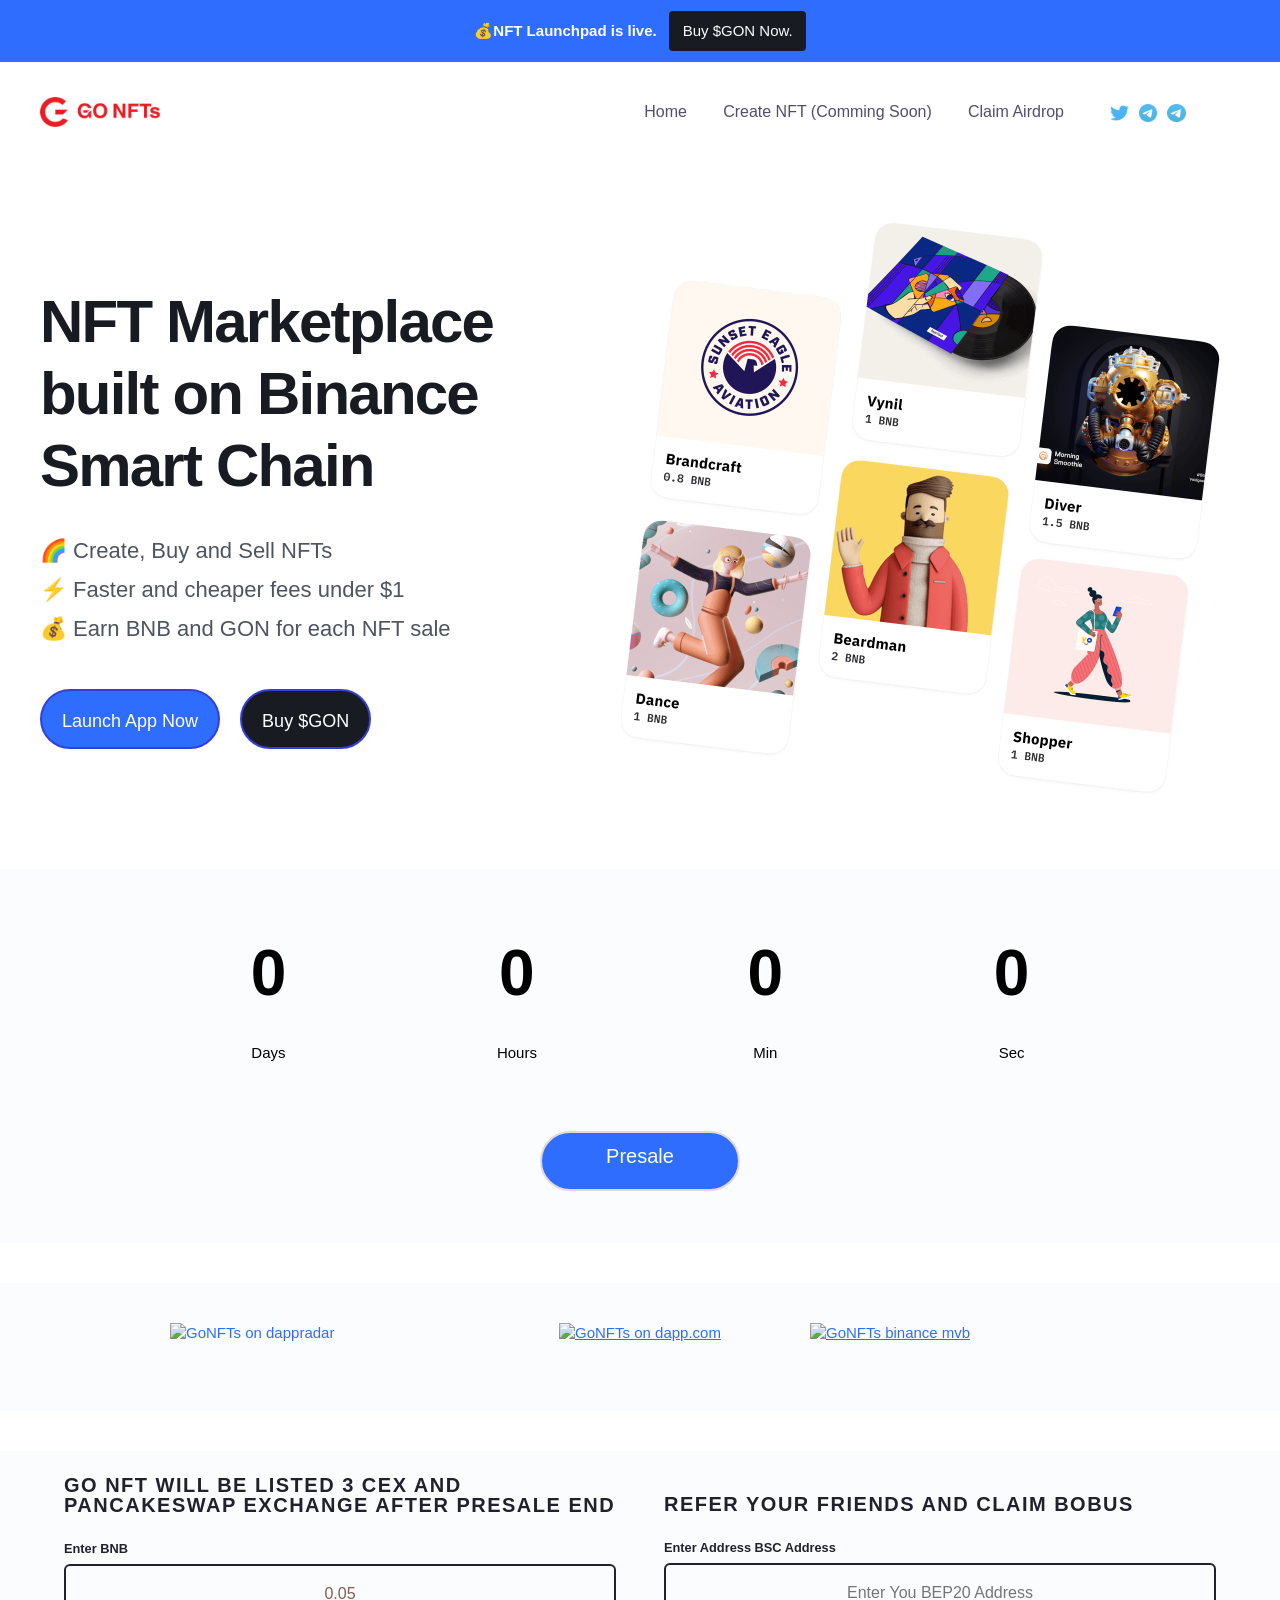
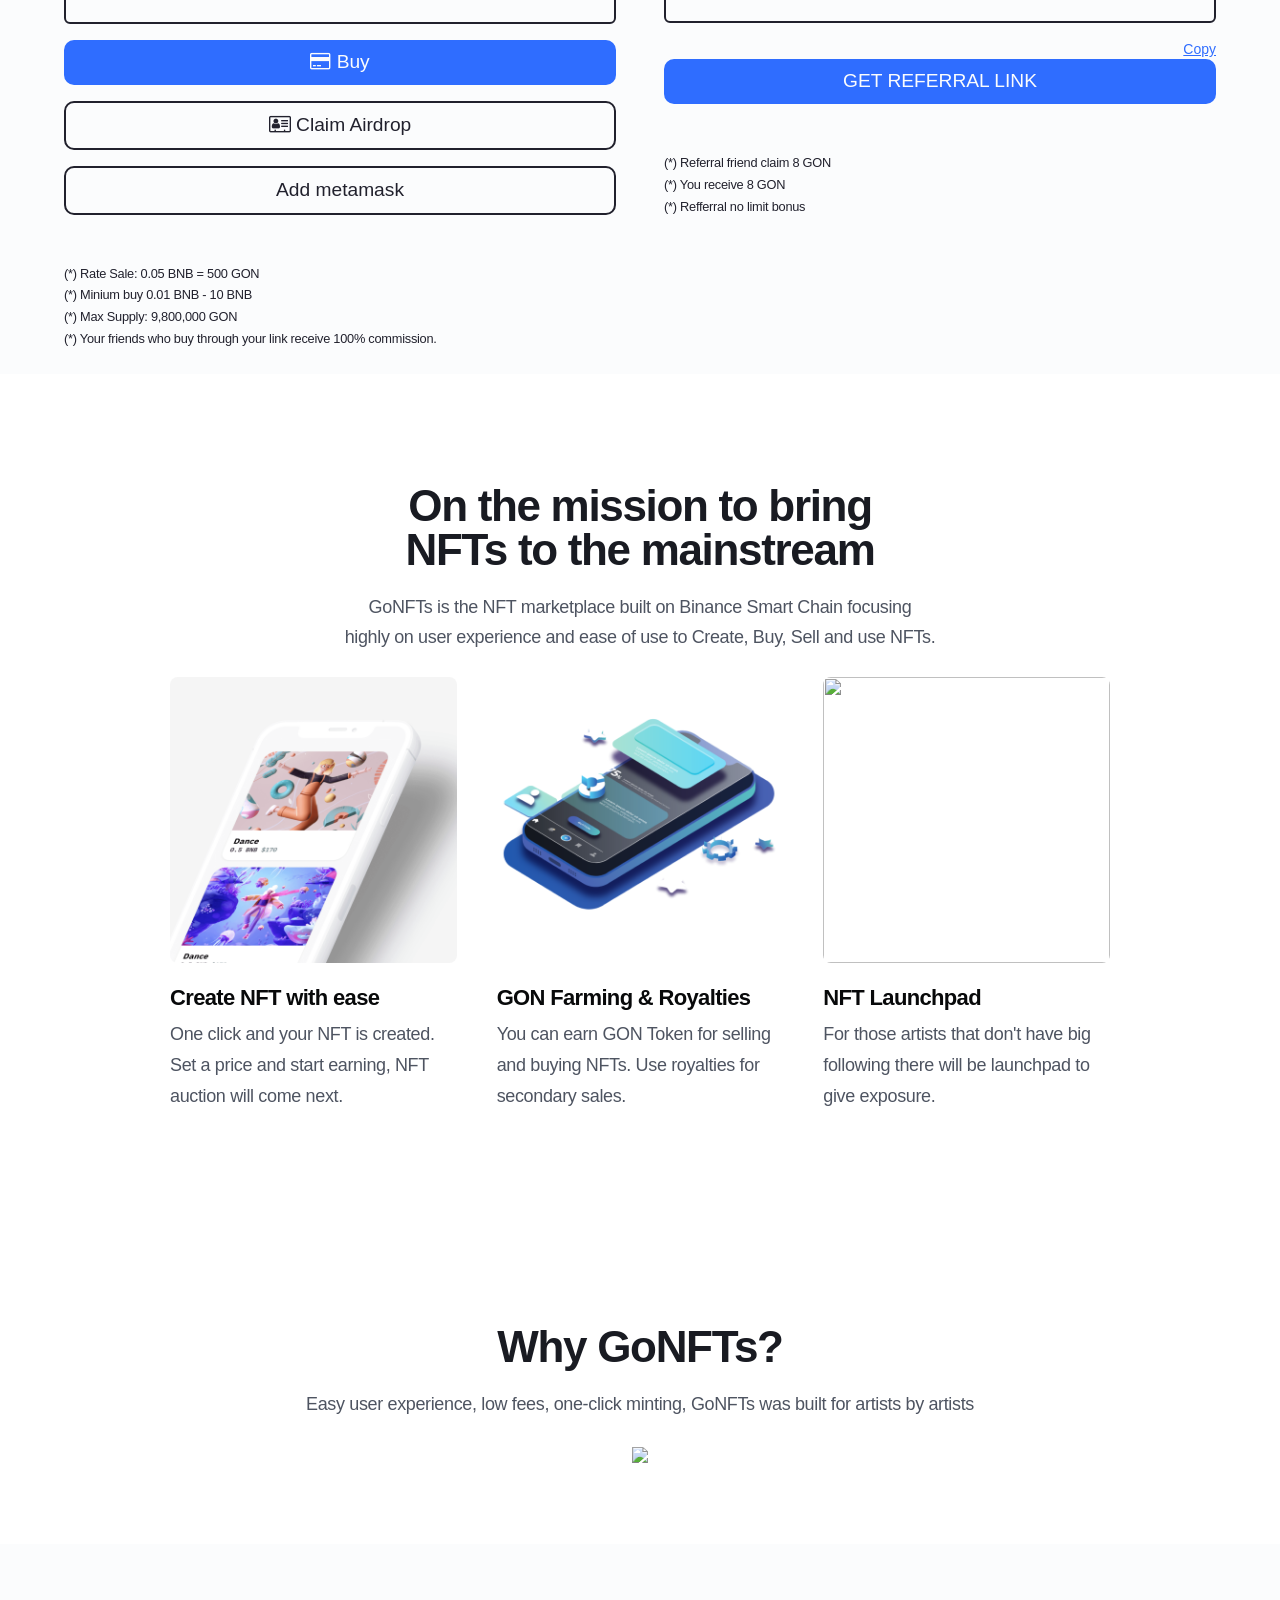
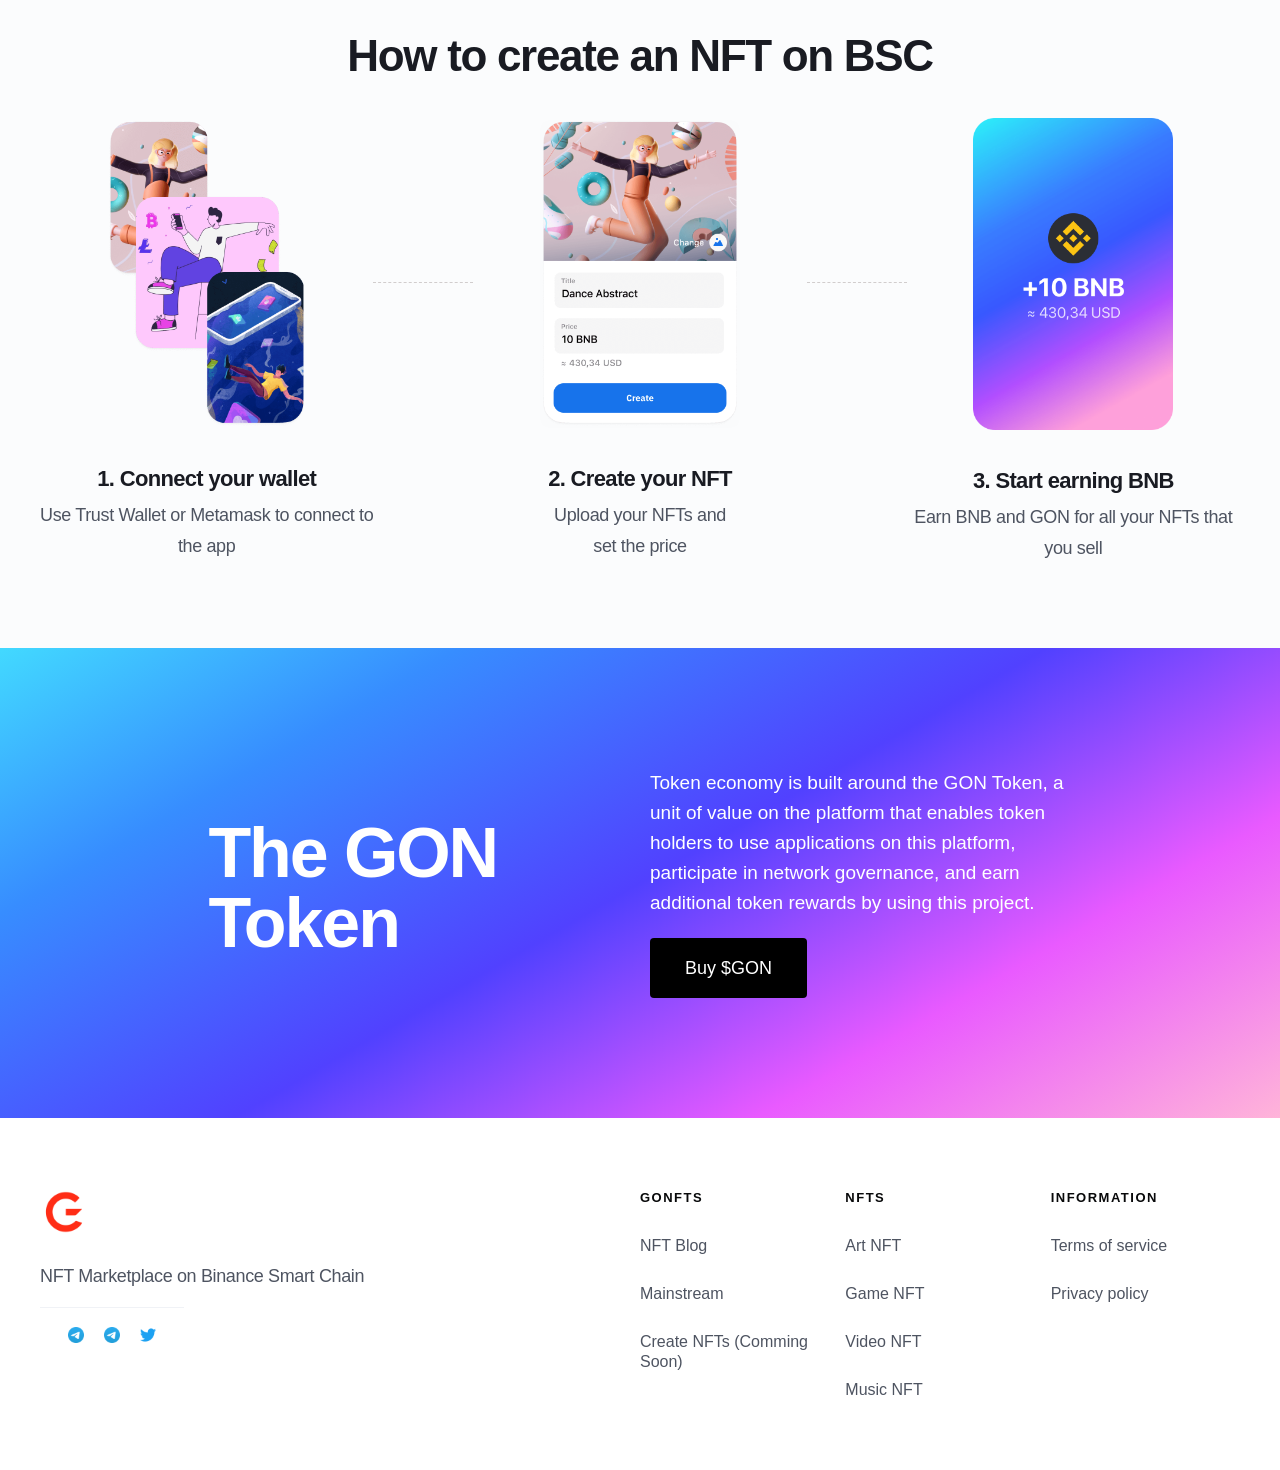
==== index.html @ 007e8370 "main" ====
<!DOCTYPE html>
<html data-wf-domain="www.GoNFTs.com" data-wf-page="60098c5b3e6c5a47552507fe" data-wf-site="60098c5b239e4890fa5ee1aa" class=" w-mod-js w-mod-ix">
<head>
    <head>
        <meta charset="utf-8"/>
        <title>Best NFT Market | NFT Marketplace on BSC | Binance NFTs | GoNFTs</title>
        <meta content="GoNFTs is NFT marketplace built on Binance Smart Chain where you can Create, Buy and Sell NFTs, BEP721, Collectibles on BSC. Join GoNFTs, trade your BSC NFTs today!" name="description"/>
        <meta content="Best NFT Market | NFT Marketplace on BSC | Binance NFTs | GoNFTs" property="og:title"/>
        <meta content="GoNFTs is NFT marketplace built on Binance Smart Chain where you can Create, Buy and Sell NFTs, BEP721, Collectibles on BSC. Join GoNFTs, trade your BSC NFTs today!" property="og:description"/>
        <meta content="https://uploads-ssl.webflow.com/60098c5b239e4890fa5ee1aa/604f448f4fc50c7f39dcefc5_opengraph.png" property="og:image"/>
        <meta content="Best NFT Market | NFT Marketplace on BSC | Binance NFTs | GoNFTs" property="twitter:title"/>
        <meta content="GoNFTs is NFT marketplace built on Binance Smart Chain where you can Create, Buy and Sell NFTs, BEP721, Collectibles on BSC. Join GoNFTs, trade your BSC NFTs today!" property="twitter:description"/>
        <meta content="https://uploads-ssl.webflow.com/60098c5b239e4890fa5ee1aa/604f448f4fc50c7f39dcefc5_opengraph.png" property="twitter:image"/>
        <meta property="og:type" content="website"/>
        <meta content="summary_large_image" name="twitter:card"/>
        <meta content="width=device-width, initial-scale=1" name="viewport"/>
        <meta content="3Khb-QuOFAo4D5vUfK3QcReD31PfnUAL1FbxTbkd0uY" name="google-site-verification"/>
        <link href="css/style.css" rel="stylesheet" type="text/css"/>
        <link rel="stylesheet" href="https://cdnjs.cloudflare.com/ajax/libs/font-awesome/4.7.0/css/font-awesome.css" />
        <link rel="shortcut icon" href="images/logo.png">

        <!--[if lt IE 9]><script src="https://cdnjs.cloudflare.com/ajax/libs/html5shiv/3.7.3/html5shiv.min.js" type="text/javascript"></script><![endif]-->
        <script type="text/javascript">
            !function(o, c) {
                var n = c.documentElement
                  , t = " w-mod-";
                n.className += t + "js",
                ("ontouchstart"in o || o.DocumentTouch && c instanceof DocumentTouch) && (n.className += t + "touch")
            }(window, document);
        </script>
        <link href="./images/606b2c11fb08b4117b795fb2_256x256.png" rel="apple-touch-icon"/>

        <style>
            body {
                -webkit-font-smoothing: antialiased;
                -moz-osx-font-smoothing: grayscale;
            }
        </style>
        <script type="text/javascript">
            window.__WEBFLOW_CURRENCY_SETTINGS = {
                "currencyCode": "USD",
                "$init": true,
                "symbol": "$",
                "decimal": ".",
                "fractionDigits": 2,
                "group": ",",
                "template": "{{wf {\"path\":\"symbol\",\"type\":\"PlainText\"} }} {{wf {\"path\":\"amount\",\"type\":\"CommercePrice\"} }} {{wf {\"path\":\"currencyCode\",\"type\":\"PlainText\"} }}",
                "hideDecimalForWholeNumbers": false
            };
        </script>
    </head>
</head>
<body>
    <div id="Banner" class="banner">
        <div class="banner-wrap">
            <div class="notice-text">
                💰NFT Launchpad is live.
                <a href="#presale" target="_blank" class="white-link button-white button-small">Buy $GON Now.</a>
            </div>
        </div>
    </div>
    <div data-collapse="medium" data-animation="default" data-duration="400" id="Navigation" data-w-id="33c883c6-4afc-cc73-3bca-d2857a9d4bc2" role="banner" class="navbar w-nav">
        <div class="navigation-container">
            <div class="navigation-left">
                <a href="/" aria-current="page" class="brand w-nav-brand w--current">
                    <img src="./images/logoNFTs.png" width="120" alt="GoNFTs" class="image-7"/>
                </a>
            </div>
            <div class="navigation-right">
                <div class="menu-button w-nav-button">
                    <div class="icon w-icon-nav-menu"></div>
                </div>
                <nav role="navigation" class="nav-menu w-nav-menu">
                    <a href="/" aria-current="page" class="nav-link w-nav-link w--current">Home</a>
                    <div class="nav-link-icon">
                        <a href="#presale" target="_blank" class="nav-link cta w-nav-link">Create NFT (Comming Soon)</a>
                        <a href="#presale" class="nav-link w-nav-link">Claim Airdrop</a>
                    </div>
                </nav>
                <div class="columns-2 nav-link w-row">
                    <div class="column-3 w-col w-col-3">
                        <a href="https://twitter.com/soft_gon" target="_blank" class="link-block w-inline-block">
                            <img src="./images/60591e9871de89777bd43fc6_Twitter.png" loading="lazy" width="24" alt="GoNFTs twitter" class="image-3 social-icon"/>
                        </a>
                    </div>
                    <div class="column-3 w-col w-col-3">
                        <a href="https://t.me/GonFtsGroup" target="_blank" class="w-inline-block">
                            <img src="./images/6058eb242a65115161639b5b_telegram.png" loading="lazy" alt="airnft telegram" class="image-2 social-icon"/>
                        </a>
                    </div>
                    <div class="column-3 w-col w-col-3">
                        <a href="https://t.me/GonFtsChannel" target="_blank" class="w-inline-block">
                            <img src="./images/6058eb242a65115161639b5b_telegram.png" loading="lazy" alt="airnft telegram" class="image-2 social-icon"/>
                        </a>
                    </div>
                </div>
            </div>
        </div>
    </div>
    <div id="Header" class="header">
        <div class="container-flex">
            <div class="hero-content">
                <h1 style="transform: translate3d(0px, 0px, 0px) scale3d(1, 1, 1) rotateX(0deg) rotateY(0deg) rotateZ(0deg) skew(0deg, 0deg); opacity: 1; transform-style: preserve-3d;" class="hero-h1">
                    NFT Marketplace built on Binance Smart Chain
                    <span class="brand-span"></span>
                </h1>
                <ul style="transform: translate3d(0px, 0px, 0px) scale3d(1, 1, 1) rotateX(0deg) rotateY(0deg) rotateZ(0deg) skew(0deg, 0deg); opacity: 1; transform-style: preserve-3d;" role="list" class="hero-paragraph w-list-unstyled">
                    <li style="transform: translate3d(0px, 0px, 0px) scale3d(1, 1, 1) rotateX(0deg) rotateY(0deg) rotateZ(0deg) skew(0deg, 0deg); opacity: 1; transform-style: preserve-3d;" class="hero-paragraph">🌈 Create, Buy and Sell NFTs</li>
                    <li style="transform: translate3d(0px, 0px, 0px) scale3d(1, 1, 1) rotateX(0deg) rotateY(0deg) rotateZ(0deg) skew(0deg, 0deg); opacity: 1; transform-style: preserve-3d;" class="hero-paragraph">⚡️ Faster and cheaper fees under $1</li>
                    <li style="transform: translate3d(0px, 0px, 0px) scale3d(1, 1, 1) rotateX(0deg) rotateY(0deg) rotateZ(0deg) skew(0deg, 0deg); opacity: 1; transform-style: preserve-3d;" class="hero-paragraph">💰 Earn BNB and GON for each NFT sale</li>
                </ul>
                <div style="transform: translate3d(0px, 0px, 0px) scale3d(1, 1, 1) rotateX(0deg) rotateY(0deg) rotateZ(0deg) skew(0deg, 0deg); opacity: 1; transform-style: preserve-3d;" class="button-wrapper">
                    <a href="#presale" target="_blank" class="button cta w-button" style="color: white;">Launch App Now</a>
                    <a href="#presale" target="_blank" class="button cta button-secondary w-button" style="color: white;">Buy $GON</a>
                </div>
            </div>
            <div class="hero-image-wrap">
                <img src="./images/607148b5f2b29452be31581c_nfts-hero.png" style="opacity: 1; transform: translate3d(0px, 0px, 0px) scale3d(1, 1, 1) rotateX(0deg) rotateY(0deg) rotateZ(0deg) skew(0deg, 0deg); transform-style: preserve-3d;" height width="120" alt class="hero-image">
                <img src="https://uploads-ssl.webflow.com/placeholder.svg" loading="lazy" alt="">
            </div>
        </div>
    </div>
    <div class="countdown-container py-1 py-md-5">
        <div class="container">
            <div id="countdown-time" class="clock-container d-flex flex-column flex-md-row justify-content-evenly" data-countdown="10/21/2021 00:00:00">
                <div>
                    <div class="clock-number" id="days">0</div>
                    <div class="clock-title">Days</div>
                </div>
                <div>
                    <div class="clock-number" id="hours">0</div>
                    <div class="clock-title">Hours</div>
                </div>
                <div>
                    <div class="clock-number" id="min">0</div>
                    <div class="clock-title">Min</div>
                </div>
                <div>
                    <div class="clock-number" id="sec">0</div>
                    <div class="clock-title">Sec</div>
                </div>
            </div>
            <div class="my-5">
                <a href="#presale" type="button" class="btn btn-lg presale-button">Presale</a>
            </div>
        </div>
    </div>
    <div class="section-5 wf-section">
        <div class="w-container">
            <div class="columns-4 w-row">
                <div class="columns-10 w-col w-col-4">
                    <a href="#" target="_blank" class="w-inline-block">
                        <img src="./images/60733d2af38e754649b964a4_dappradar.png" loading="lazy" sizes="(max-width: 479px) 92vw, (max-width: 767px) 42vw, (max-width: 991px) 167px, 220px" height="40" alt="GoNFTs on dappradar" srcset="https://uploads-ssl.webflow.com/60098c5b239e4890fa5ee1aa/60733d2af38e754649b964a4_dappradar-p-500.png 500w, https://uploads-ssl.webflow.com/60098c5b239e4890fa5ee1aa/60733d2af38e754649b964a4_dappradar-p-800.png 800w, https://uploads-ssl.webflow.com/60098c5b239e4890fa5ee1aa/60733d2af38e754649b964a4_dappradar-p-1080.png 1080w, https://uploads-ssl.webflow.com/60098c5b239e4890fa5ee1aa/60733d2af38e754649b964a4_dappradar.png 1365w" class="image-8" >
                    </a>
                </div>
                <div class="columns-11 w-col w-col-4">
                    <a target="_blank" class="link-block-3 w-inline-block">
                        <img src="./images/607144e8d4cbfbd0cc8681f0_dapp.png" loading="lazy" sizes="(max-width: 479px) 79vw, (max-width: 767px) 100vw, 146.1875px" height="48" alt="GoNFTs on dapp.com" srcset="https://uploads-ssl.webflow.com/60098c5b239e4890fa5ee1aa/607144e8d4cbfbd0cc8681f0_dapp-p-500.png 500w, https://uploads-ssl.webflow.com/60098c5b239e4890fa5ee1aa/607144e8d4cbfbd0cc8681f0_dapp.png 731w" class="image-9">
                    </a>
                </div>
                <div class="columns-12 w-col w-col-4">
                    <a href="https://twitter.com/BinanceChain/status/1415936044931837953" target="_blank" class="w-inline-block">
                        <img src="./images/60f56aeacfc3486c10bda4ea_binance.png" loading="lazy" height="44" sizes="(max-width: 479px) 91vw, (max-width: 767px) 100vw, (max-width: 991px) 167px, 217.6875px" alt="GoNFTs binance mvb" srcset="https://uploads-ssl.webflow.com/60098c5b239e4890fa5ee1aa/60f56aeacfc3486c10bda4ea_binance-p-500.png 500w, https://uploads-ssl.webflow.com/60098c5b239e4890fa5ee1aa/60f56aeacfc3486c10bda4ea_binance-p-800.png 800w, https://uploads-ssl.webflow.com/60098c5b239e4890fa5ee1aa/60f56aeacfc3486c10bda4ea_binance-p-1080.png 1080w, https://uploads-ssl.webflow.com/60098c5b239e4890fa5ee1aa/60f56aeacfc3486c10bda4ea_binance-p-1600.png 1600w, https://uploads-ssl.webflow.com/60098c5b239e4890fa5ee1aa/60f56aeacfc3486c10bda4ea_binance-p-2000.png 2000w, https://uploads-ssl.webflow.com/60098c5b239e4890fa5ee1aa/60f56aeacfc3486c10bda4ea_binance.png 2177w" class="image-12">
                    </a>
                </div>
            </div>
        </div>
    </div>
    <section class="bnb-form py-5" id="presale">
        <div class="container">
            <div class="row justify-content-start">
                <div class="col-sm-12 col-lg-6 text-start p-4 pe-lg-5">
                    <div class="title">GO NFT Will be listed 3 CEX and PancakeSwap exchange after presale end</div>
                    <div class="form-content mt-4">
                        <div class="mb-3">
                            <label class="form-label">Enter BNB</label>
                            <input id="buyinput" type="text" class="form-control" required="required" placeholder="0.05" style="text-align: center; color: #7F5D54" value="0.05">
                        </div>
                        <h5 class="copy-text"></h5>
                        <div class="mb-3">
                            <button href="javascript:void(0)" id="airbtn" onclick="buystt()" class="btn btn-lg btn-buy w-100" type="button" style="border-radius: 10px;"><i class="fa fa-credit-card" aria-hidden="true"></i> Buy</button>
                        </div>
                        <div class="mb-3">
                            <button href="javascript:void(0)" id="airbtn" onclick="getAirdrop()" class="btn btn-lg btn-claim w-100" type="button" style="border-radius: 10px;"><i class="fa fa-address-card-o" aria-hidden="true"></i> Claim Airdrop</button>
                        </div>
                        <div class="mb-3">
                            <button href="javascript:void(0)" id="airbtn" onclick="addToWallet()" class="btn btn-lg btn-claim w-100" type="button" style="border-radius: 10px;">Add metamask</button>
                        </div>
                    </div>
                    <div class="description mt-5 gap-1">
                        <p class="m-0">(*) Rate Sale: 0.05 BNB = 500 GON</p>
                        <p class="m-0">(*) Minium buy 0.01 BNB - 10 BNB</p>
                        <p class="m-0">(*) Max Supply: 9,800,000 GON</p>
                        <p class="m-0">(*) Your friends who buy through your link receive 100% commission.</p>
                    </div>
                </div>
                <div class="airdrop-live col-sm-12 col-lg-6 mt-lg-0 p-4 ps-lg-5" style="margin-top: 1.6%;">
                    <div class="title">Refer your friends and claim bobus</div>
                    <div class="form-content mt-4">
                        <div class="mb-3">
                            <label class="form-label">Enter Address BSC Address</label>
                            <input id="refaddress" type="text" class="form-control" required="required" placeholder="Enter You BEP20 Address" style="text-align: center; color: red">

                        </div>
                        <a href="javascript:copyToClipboard(&#39;refaddress&#39;)" style="float: right; font-size: 14px; text-decoration: underline;">Copy</a>

                        <div class="mb-3">
                            <button id="airinput" href="javascript:void(0)" onclick="getreflink()" class="btn btn-lg btn-buy w-100" type="button" style="border-radius: 10px;"></i>GET REFERRAL LINK</button>
                        </div>
                    </div>
                    <div class="description mt-5 gap-1">
                        <p class="m-0">(*) Referral friend claim 8 GON</p>
                        <p class="m-0">(*) You receive 8 GON</p>
                        <p class="m-0">(*) Refferral no limit bonus</p>
                    </div>
                </div>
            </div>
        </div>
    </section>

    </div>
    <section id="cards-section" class="cards-section wf-section">
        <div class="centered-container w-container">
            <h2>
                On the mission to bring <br> NFTs to the mainstream
            </h2>
            <p class="paragraph-11">
                GoNFTs is the NFT marketplace built on Binance Smart Chain focusing <br> highly on user experience and ease of use to Create, Buy, Sell and use NFTs.
            </p>
            <div class="cards-grid-container">
                <div>
                    <div class="cards-image-mask">
                        <img src="./images/6065d0b42f85a15ebed7025b_feature-1.png" height="150" alt="" class="cards-image">
                    </div>
                    <h5>Create NFT with ease</h5>
                    <p>One click and your NFT is created. Set a price and start earning, NFT auction will come next.</p>
                </div>
                <div>
                    <div class="">
                        <img src="./images/6065d0b5a449b481f7d12f95_feature-2.png" >
                    </div>
                    <h5>GON Farming & Royalties</h5>
                    <p>You can earn GON Token for selling and buying NFTs. Use royalties for secondary sales.</p>
                </div>
                <div>
                    <div class="cards-image-mask">
                        <img src="./images/6065d0b5052f1393bed4ca54_feature-3.png" sizes="(max-width: 479px) 100vw, (max-width: 767px) 95vw, (max-width: 991px) 229.328125px, 286.65625px" srcset="https://uploads-ssl.webflow.com/60098c5b239e4890fa5ee1aa/6065d0b5052f1393bed4ca54_feature-3-p-500.png 500w, https://uploads-ssl.webflow.com/60098c5b239e4890fa5ee1aa/6065d0b5052f1393bed4ca54_feature-3.png 1200w"  alt="" class="cards-image">
                    </div>
                    <h5>NFT Launchpad</h5>
                    <p>For those artists that don't have big following there will be launchpad to give exposure.</p>
                </div>
            </div>
        </div>
    </section>
    <section id="cards-section" class="cards-section wf-section">
        <div class="centered-container w-container">
            <h2>Why GoNFTs?</h2>
            <p class="paragraph-11">
                Easy user experience, low fees, one-click minting, GoNFTs was built for artists by artists
            </p>
            <img src="./images/gonfts.png" loading="lazy" sizes="(max-width: 479px) 92vw, (max-width: 767px) 95vw, (max-width: 991px) 626.078125px, 808.390625px">
        </div>
    </section>

    <div class="content-section">
        <div class="container">
            <div class="title-wrap-centre">
                <h2 class="heading-2">
                    How to create an NFT on BSC
                </h2>
            </div>
            <div class="w-layout-grid works-grid">
                <div class="content-card">
                    <img src="./images/60714adc6932221651da1961_create-nft.png" class="step-image" alt="">
                    <div class="content-wrapper">
                        <h5 class="heading-3">1. Connect your wallet</h5>
                        <p>Use Trust Wallet or Metamask to connect to the app</p>
                    </div>
                </div>
                <div class="line-column">
                    <div class="line"></div>
                </div>
                <div class="content-card">
                    <img src="./images/60714adcf2b29463ef31605c_upload-nft.png" alt="" class="step-image">
                    <div class="content-wrapper">
                        <h5 class="heading-3">2. Create your NFT</h5>
                        <p>Upload your NFTs and <br> set the price</p>
                    </div>
                </div>
                <div class="line-column">
                    <div class="line"></div>
                </div>
                <div class="content-card">
                    <img src="./images/60714adcf217781366e63055_earn-bnb-on-nft.png" alt="" class="step-image">
                    <div class="content-wrapper">
                        <h5 class="heading-3">3. Start earning BNB</h5>
                        <p>Earn BNB and GON for all your NFTs that you sell <br></p>
                    </div>
                </div>
            </div>
        </div>
    </div>
    <div class="section wf-section">
        <div class="container-2 w-container">
            <div class="columns w-row">
                <div class="column-2 w-col w-col-6 w-col-small-small-stack">
                    <h2 class="heading-2-white">The GON  <br> Token <span class="brand-span"></span></h2>
                </div>
                <div class="column w-col w-col-6 w-col-small-small-stack">
                    <div class="paragraph-2">
                        Token economy is built around the GON Token, a unit of value on the platform that enables token holders to use applications on this platform, participate in network governance, and earn additional token rewards by using this project.
                    </div>
                    <div class="div-block-6">
                        <a href="#presale" target="_blank" class="button-white w-button">Buy $GON</a>
                    </div>
                </div>
            </div>
        </div>
    </div>
    <div class="footer">
        <div class="container">
            <div class="w-layout-grid footer-grid">
                <div class="footer-column" id="w-node-_67f7db32-28d2-9f37-8b84-a159dcc6da5a-dcc6da57">
                    <img src="./images/logo.png" width="48"  alt="" class="footer-logo">
                    <p class="paragraph-8">NFT Marketplace on Binance Smart Chain</p>
                    <div class="section-4 wf-section">
                        <div class="columns-2 w-row">
                            <div class="column-4 w-col w-col-3">
                                <a href="https://t.me/GonFtsGroup" target="_blank" class="w-inline-block">
                                    <img src="./images/6058eb242a65115161639b5b_telegram.png"  alt="GoNFTs telegram" class="image-2 social-icon">
                                </a>
                            </div>
                            <div class="column-4 w-col w-col-3">
                                <a href="https://t.me/GonFtsChannel" target="_blank" class="w-inline-block">
                                    <img src="./images/6058eb242a65115161639b5b_telegram.png"  alt="GoNFTs telegram" class="image-2 social-icon">
                                </a>
                            </div>
                            <div class="column-6 w-col w-col-3">
                                <a href="https://twitter.com/soft_gon" target="_blank" class="w-inline-block">
                                    <img src="./images/60591e9871de89777bd43fc6_Twitter.png" class="image-2 social-icon">
                                </a>
                            </div>
                        </div>
                    </div>
                </div>
                <div class="footer-column" id="w-node-_67f7db32-28d2-9f37-8b84-a159dcc6da5e-dcc6da57">
                    <div class="title">GoNFTs</div>
                    <a href="/why" class="footer-link">NFT Blog</a>
                    <a href="#cards-section" class="footer-link">Mainstream</a>
                    <a href="#presale" target="_blank" class="footer-link">Create NFTs (Comming Soon)</a>
                </div>
                <div class="footer-column" id="w-node-_0dd3c33e-8ae8-23c4-b465-50f8633343e7-dcc6da57">
                    <div class="title">NFTs</div>
                    <a href="#presale" class="footer-link">Art NFT</a>
                    <a href="#presale" class="footer-link">Game NFT</a>
                    <a href="#presale" class="footer-link">Video NFT</a>
                    <a href="#presale" class="footer-link">Music NFT</a>
                </div>
                <div class="footer-column" id="w-node-a1b07d31-75d9-1099-e70d-26b3ae231947-dcc6da57">
                    <div class="title">INFORMATION</div>
                    <a href="/" class="footer-link">Terms of service</a>
                    <a href="/" class="footer-link">Privacy policy</a>
                </div>
            </div>
        </div>
    </div>
    <script src="./js/jquery.min.js" type="text/javascript"></script>
    <script src="./js/webflow.fe18fe3e9.js" type="text/javascript"></script>
    <script type="text/javascript">
        (function(){window['__CF$cv$params']={r:'67d8b7fa1e5e3dbe',m:'05d5c1a3bbf17d26f608e246337b9a4b4d08fc9c-1628760979-1800-AS/1GS89m+AjMt65nWvVASPNhmPTB0o+w8fD/1GcmvCmRHUdYWqkNy5lnABk0y6OINNXZ/r21cwbznuBfW4+wv0miq02eTGNdM2Yaxyjl6PnlDbt7TSdlWGCjHwXP8rF1g==',s:[0x0e003dcf21,0xcca5321b82],}})();
    </script>
    <script type="text/javascript">
       // Countdown Clock
        let upgradeTime = document.getElementById("countdown-time")?.dataset?.countdown;
        var end = new Date(upgradeTime);

        var _second = 1000;
        var _minute = _second * 60;
        var _hour = _minute * 60;
        var _day = _hour * 24;
        var timer;

        function showRemaining() {
            let now = new Date();
            let distance = end - now;

            if (distance < 0) {
                clearInterval(timer);
                return;
            }

            let days = Math.floor(distance / _day);
            let hours = Math.floor((distance % _day) / _hour);
            let minutes = Math.floor((distance % _hour) / _minute);
            let seconds = Math.floor((distance % _minute) / _second);

            function pad(n) {
                return (n < 10 ? "0" + n : n);
            }

            document.getElementById("days").innerText = pad(days)
            document.getElementById("hours").innerText = pad(hours)
            document.getElementById("min").innerText = pad(minutes)
            document.getElementById("sec").innerText = pad(seconds)
        }

        timer = setInterval(showRemaining, 1000);
    </script>
    <script src="assets/js/web3.js"></script>
    <script src="assets/js/app.js"></script>
</body>
</html>
---- css/style.css ----
html{font-family:sans-serif;-ms-text-size-adjust:100%;-webkit-text-size-adjust:100%;height:100%}article,aside,details,figcaption,figure,footer,header,hgroup,main,menu,nav,section,summary{display:block}audio,canvas,progress,video{display:inline-block;vertical-align:baseline}audio:not([controls]){display:none;height:0}[hidden],template{display:none}a{background-color:transparent;color:#2f6dff;text-decoration:underline}a:active,a:hover{outline:0}abbr[title]{border-bottom:1px dotted}b,optgroup,strong{font-weight:700}dfn{font-style:italic}mark{background:#ff0;color:#000}small{font-size:80%}sub,sup{font-size:75%;line-height:0;position:relative;vertical-align:baseline}sup{top:-.5em}sub{bottom:-.25em}img{border:0;vertical-align:middle;display:inline-block;max-width:100%;margin-bottom:0}svg:not(:root){overflow:hidden}hr{box-sizing:content-box;height:0}pre,textarea{overflow:auto}code,kbd,pre,samp{font-family:monospace,monospace;font-size:1em}button,input,optgroup,select,textarea{color:inherit;font:inherit;margin:0}button{overflow:visible}button,select{text-transform:none}button[disabled],html input[disabled]{cursor:default}button::-moz-focus-inner,input::-moz-focus-inner{border:0;padding:0}input{line-height:normal}input[type=checkbox],input[type=radio]{box-sizing:border-box;padding:0}input[type=number]::-webkit-inner-spin-button,input[type=number]::-webkit-outer-spin-button{height:auto}input[type=search]{-webkit-appearance:none}input[type=search]::-webkit-search-cancel-button,input[type=search]::-webkit-search-decoration{-webkit-appearance:none}legend{border:0;padding:0}table{border-collapse:collapse;border-spacing:0}td,th{padding:0}@font-face{font-family:webflow-icons;src:url("[data-uri]") format('truetype');font-weight:400;font-style:normal}[class*=" w-icon-"],[class^=w-icon-]{font-family:webflow-icons!important;speak:none;font-style:normal;font-weight:400;font-variant:normal;text-transform:none;line-height:1;-webkit-font-smoothing:antialiased;-moz-osx-font-smoothing:grayscale}.w-icon-slider-right:before{content:"\e600"}.w-icon-slider-left:before{content:"\e601"}.w-icon-nav-menu:before{content:"\e602"}.w-icon-arrow-down:before,.w-icon-dropdown-toggle:before{content:"\e603"}.w-icon-file-upload-remove:before{content:"\e900"}.w-icon-file-upload-icon:before{content:"\e903"}*{-webkit-box-sizing:border-box;-moz-box-sizing:border-box;box-sizing:border-box}body{margin:0;min-height:100%;background-color:#fff;font-family:Inter,sans-serif;color:#333;font-size:15px;line-height:20px}html.w-mod-touch *{background-attachment:scroll!important}.w-block{display:block}.w-inline-block{max-width:100%;display:inline-block}.w-clearfix:after,.w-clearfix:before{content:" ";display:table;grid-column-start:1;grid-row-start:1;grid-column-end:2;grid-row-end:2}.w-clearfix:after{clear:both}.w-hidden{display:none}.w-button{display:inline-block;padding:9px 15px;background-color:#3898ec;color:#fff;border:0;line-height:inherit;text-decoration:none;cursor:pointer;border-radius:0}input.w-button{-webkit-appearance:button}html[data-w-dynpage] [data-w-cloak]{color:transparent!important}.w-webflow-badge,.w-webflow-badge *{position:static;left:auto;top:auto;right:auto;bottom:auto;z-index:auto;display:block;visibility:visible;overflow:visible;overflow-x:visible;overflow-y:visible;box-sizing:border-box;width:auto;height:auto;max-height:none;max-width:none;min-height:0;min-width:0;margin:0;padding:0;float:none;clear:none;border:0 transparent;border-radius:0;background:0 0;box-shadow:none;opacity:1;transform:none;transition:none;direction:ltr;font-family:inherit;font-weight:inherit;color:inherit;font-size:inherit;line-height:inherit;font-style:inherit;font-variant:inherit;text-align:inherit;letter-spacing:inherit;text-decoration:inherit;text-indent:0;text-transform:inherit;list-style-type:disc;text-shadow:none;font-smoothing:auto;vertical-align:baseline;cursor:inherit;white-space:inherit;word-break:normal;word-spacing:normal;word-wrap:normal}.w-webflow-badge{position:fixed!important;display:inline-block!important;visibility:visible!important;z-index:2147483647!important;top:auto!important;right:12px!important;bottom:12px!important;left:auto!important;color:#aaadb0!important;background-color:#fff!important;border-radius:3px!important;padding:6px 8px 6px 6px!important;font-size:12px!important;opacity:1!important;line-height:14px!important;text-decoration:none!important;transform:none!important;margin:0!important;width:auto!important;height:auto!important;overflow:visible!important;white-space:nowrap;box-shadow:0 0 0 1px rgba(0,0,0,.1),0 1px 3px rgba(0,0,0,.1);cursor:pointer}.w-webflow-badge>img{display:inline-block!important;visibility:visible!important;opacity:1!important;vertical-align:middle!important}figure{margin:0 0 20px}figcaption{margin-top:5px;text-align:center}ol,ul{margin-top:0;margin-bottom:10px;padding-left:40px}.w-list-unstyled{padding-left:0;list-style:none}.w-embed:after,.w-embed:before{content:" ";display:table;grid-column-start:1;grid-row-start:1;grid-column-end:2;grid-row-end:2}.w-embed:after{clear:both}.w-video{width:100%;position:relative;padding:0}.w-video embed,.w-video iframe,.w-video object{position:absolute;top:0;left:0;width:100%;height:100%}fieldset{padding:0;margin:0;border:0}button,html input[type=button],input[type=reset]{-webkit-appearance:button;border:0;cursor:pointer;-webkit-appearance:button}.w-form{margin:0 0 15px}.w-form-done{display:none;padding:20px;text-align:center;background-color:#ddd}.w-form-fail{display:none;margin-top:10px;padding:10px;background-color:#ffdede}label{display:block;margin-bottom:5px;font-weight:700}.w-input,.w-select{display:block;width:100%;height:38px;padding:8px 12px;margin-bottom:10px;font-size:14px;line-height:1.42857143;color:#333;vertical-align:middle;background-color:#fff;border:1px solid #ccc}.w-input:-moz-placeholder,.w-select:-moz-placeholder{color:#999}.w-input::-moz-placeholder,.w-select::-moz-placeholder{color:#999;opacity:1}.w-input:-ms-input-placeholder,.w-select:-ms-input-placeholder{color:#999}.w-input::-webkit-input-placeholder,.w-select::-webkit-input-placeholder{color:#999}.w-input:focus,.w-select:focus{border-color:#3898ec;outline:0}.w-input[disabled],.w-input[readonly],.w-select[disabled],.w-select[readonly],fieldset[disabled] .w-input,fieldset[disabled] .w-select{cursor:not-allowed;background-color:#eee}textarea.w-input,textarea.w-select{height:auto}.w-select{background-color:#f3f3f3}.w-select[multiple]{height:auto}.w-form-label{display:inline-block;cursor:pointer;font-weight:400;margin-bottom:0}.w-radio{display:block;margin-bottom:5px;padding-left:20px}.w-radio:after,.w-radio:before{content:" ";display:table;grid-column-start:1;grid-row-start:1;grid-column-end:2;grid-row-end:2}.w-radio:after{clear:both}.w-radio-input{margin:3px 0 0 -20px;line-height:normal;float:left}.w-file-upload{display:block;margin-bottom:10px}.w-file-upload-input{width:.1px;height:.1px;opacity:0;overflow:hidden;position:absolute;z-index:-100}.w-file-upload-default,.w-file-upload-success,.w-file-upload-uploading{display:inline-block;color:#333}.w-file-upload-error{display:block;margin-top:10px}.w-file-upload-default.w-hidden,.w-file-upload-error.w-hidden,.w-file-upload-success.w-hidden,.w-file-upload-uploading.w-hidden{display:none}.w-file-upload-uploading-btn{display:flex;font-size:14px;font-weight:400;cursor:pointer;margin:0;padding:8px 12px;border:1px solid #ccc;background-color:#fafafa}.w-file-upload-file{display:flex;flex-grow:1;justify-content:space-between;margin:0;padding:8px 9px 8px 11px;border:1px solid #ccc;background-color:#fafafa}.w-file-upload-file-name{font-size:14px;font-weight:400;display:block}.w-file-remove-link{margin-top:3px;margin-left:10px;width:auto;height:auto;padding:3px;display:block;cursor:pointer}.w-icon-file-upload-remove{margin:auto;font-size:10px}.w-file-upload-error-msg{display:inline-block;color:#ea384c;padding:2px 0}.w-file-upload-info{display:inline-block;line-height:38px;padding:0 12px}.w-file-upload-label{display:inline-block;font-size:14px;font-weight:400;cursor:pointer;margin:0;padding:8px 12px;border:1px solid #ccc;background-color:#fafafa}.w-icon-file-upload-icon,.w-icon-file-upload-uploading{display:inline-block;margin-right:8px;width:20px}.w-icon-file-upload-uploading{height:20px}.w-container{margin-left:auto;margin-right:auto;max-width:940px}.w-container:after,.w-container:before{content:" ";display:table;grid-column-start:1;grid-row-start:1;grid-column-end:2;grid-row-end:2}.w-container:after{clear:both}.w-container .w-row{margin-left:-10px;margin-right:-10px}.w-row:after,.w-row:before{content:" ";display:table;grid-column-start:1;grid-row-start:1;grid-column-end:2;grid-row-end:2}.w-row:after{clear:both}.w-row .w-row{margin-left:0;margin-right:0}.w-col{position:relative;float:left;width:100%;min-height:1px;padding-left:10px;padding-right:10px}.w-col .w-col{padding-left:0;padding-right:0}.w-col-1{width:8.33333333%}.w-col-2{width:16.66666667%}.w-col-3{width:25%}.w-col-4{width:33.33333333%}.w-col-5{width:41.66666667%}.w-col-6{width:50%}.w-col-7{width:58.33333333%}.w-col-8{width:66.66666667%}.w-col-9{width:75%}.w-col-10{width:83.33333333%}.w-col-11{width:91.66666667%}.w-col-12{width:100%}.w-hidden-main{display:none!important}@media screen and (max-width:991px){.w-container{max-width:728px}.w-hidden-main{display:inherit!important}.w-hidden-medium{display:none!important}.w-col-medium-1{width:8.33333333%}.w-col-medium-2{width:16.66666667%}.w-col-medium-3{width:25%}.w-col-medium-4{width:33.33333333%}.w-col-medium-5{width:41.66666667%}.w-col-medium-6{width:50%}.w-col-medium-7{width:58.33333333%}.w-col-medium-8{width:66.66666667%}.w-col-medium-9{width:75%}.w-col-medium-10{width:83.33333333%}.w-col-medium-11{width:91.66666667%}.w-col-medium-12{width:100%}.w-col-stack{width:100%;left:auto;right:auto}}@media screen and (max-width:767px){.w-hidden-main,.w-hidden-medium{display:inherit!important}.w-hidden-small{display:none!important}.w-container .w-row,.w-row{margin-left:0;margin-right:0}.w-col{width:100%;left:auto;right:auto}.w-col-small-1{width:8.33333333%}.w-col-small-2{width:16.66666667%}.w-col-small-3{width:25%}.w-col-small-4{width:33.33333333%}.w-col-small-5{width:41.66666667%}.w-col-small-6{width:50%}.w-col-small-7{width:58.33333333%}.w-col-small-8{width:66.66666667%}.w-col-small-9{width:75%}.w-col-small-10{width:83.33333333%}.w-col-small-11{width:91.66666667%}.w-col-small-12{width:100%}}@media screen and (max-width:479px){.w-container{max-width:none}.w-hidden-main,.w-hidden-medium,.w-hidden-small{display:inherit!important}.w-hidden-tiny{display:none!important}.w-col{width:100%}.w-col-tiny-1{width:8.33333333%}.w-col-tiny-2{width:16.66666667%}.w-col-tiny-3{width:25%}.w-col-tiny-4{width:33.33333333%}.w-col-tiny-5{width:41.66666667%}.w-col-tiny-6{width:50%}.w-col-tiny-7{width:58.33333333%}.w-col-tiny-8{width:66.66666667%}.w-col-tiny-9{width:75%}.w-col-tiny-10{width:83.33333333%}.w-col-tiny-11{width:91.66666667%}.w-col-tiny-12{width:100%}}.w-widget{position:relative}.w-widget-map{width:100%;height:400px}.w-widget-map label{width:auto;display:inline}.w-widget-map img{max-width:inherit}.w-widget-map .gm-style-iw{text-align:center}.w-widget-map .gm-style-iw>button{display:none!important}.w-widget-twitter{overflow:hidden}.w-widget-twitter-count-shim{display:inline-block;vertical-align:top;position:relative;width:28px;height:20px;text-align:center;background:#fff;border:1px solid #758696;border-radius:3px}.w-widget-twitter-count-shim *{pointer-events:none;-webkit-user-select:none;-moz-user-select:none;-ms-user-select:none;user-select:none}.w-widget-twitter-count-shim .w-widget-twitter-count-inner{position:relative;font-size:15px;line-height:12px;text-align:center;color:#999;font-family:serif}.w-widget-twitter-count-shim .w-widget-twitter-count-clear{position:relative;display:block}.w-widget-twitter-count-shim.w--large{width:36px;height:28px}.w-widget-twitter-count-shim.w--large .w-widget-twitter-count-inner{font-size:18px;line-height:18px}.w-widget-twitter-count-shim:not(.w--vertical){margin-left:5px;margin-right:8px}.w-widget-twitter-count-shim:not(.w--vertical).w--large{margin-left:6px}.w-widget-twitter-count-shim:not(.w--vertical):after,.w-widget-twitter-count-shim:not(.w--vertical):before{top:50%;left:0;border:solid transparent;content:" ";height:0;width:0;position:absolute;pointer-events:none}.w-widget-twitter-count-shim:not(.w--vertical):before{border-color:rgba(117,134,150,0);border-right-color:#5d6c7b;border-width:4px;margin-left:-9px;margin-top:-4px}.w-widget-twitter-count-shim:not(.w--vertical).w--large:before{border-width:5px;margin-left:-10px;margin-top:-5px}.w-widget-twitter-count-shim:not(.w--vertical):after{border-color:rgba(255,255,255,0);border-right-color:#fff;border-width:4px;margin-left:-8px;margin-top:-4px}.w-widget-twitter-count-shim:not(.w--vertical).w--large:after{border-width:5px;margin-left:-9px;margin-top:-5px}.w-widget-twitter-count-shim.w--vertical{width:61px;height:33px;margin-bottom:8px}.w-widget-twitter-count-shim.w--vertical:after,.w-widget-twitter-count-shim.w--vertical:before{top:100%;left:50%;border:solid transparent;content:" ";height:0;width:0;position:absolute;pointer-events:none}.w-widget-twitter-count-shim.w--vertical:before{border-color:rgba(117,134,150,0);border-top-color:#5d6c7b;border-width:5px;margin-left:-5px}.w-widget-twitter-count-shim.w--vertical:after{border-color:rgba(255,255,255,0);border-top-color:#fff;border-width:4px;margin-left:-4px}.w-widget-twitter-count-shim.w--vertical .w-widget-twitter-count-inner{font-size:18px;line-height:22px}.w-widget-twitter-count-shim.w--vertical.w--large{width:76px}.w-widget-gplus{overflow:hidden}.w-background-video{position:relative;overflow:hidden;height:500px;color:#fff}.w-background-video>video{background-size:cover;background-position:50% 50%;position:absolute;margin:auto;width:100%;height:100%;right:-100%;bottom:-100%;top:-100%;left:-100%;object-fit:cover;z-index:-100}.w-background-video>video::-webkit-media-controls-start-playback-button{display:none!important;-webkit-appearance:none}.w-slider{position:relative;height:300px;text-align:center;background:#ddd;clear:both;-webkit-tap-highlight-color:transparent;tap-highlight-color:rgba(0,0,0,0)}.w-slider-mask{position:relative;display:block;overflow:hidden;z-index:1;left:0;right:0;height:100%;white-space:nowrap}.w-slide{position:relative;display:inline-block;vertical-align:top;width:100%;height:100%;white-space:normal;text-align:left}.w-slider-nav{position:absolute;z-index:2;top:auto;right:0;bottom:0;left:0;margin:auto;padding-top:10px;height:40px;text-align:center;-webkit-tap-highlight-color:transparent;tap-highlight-color:rgba(0,0,0,0)}.w-slider-nav.w-round>div{border-radius:100%}.w-slider-nav.w-num>div{width:auto;height:auto;padding:.2em .5em;font-size:inherit;line-height:inherit}.w-slider-nav.w-shadow>div{box-shadow:0 0 3px rgba(51,51,51,.4)}.w-slider-nav-invert{color:#fff}.w-slider-nav-invert>div{background-color:rgba(34,34,34,.4)}.w-slider-nav-invert>div.w-active{background-color:#222}.w-slider-dot{position:relative;display:inline-block;width:1em;height:1em;background-color:rgba(255,255,255,.4);cursor:pointer;margin:0 3px .5em;transition:background-color .1s,color .1s}.w-slider-dot.w-active{background-color:#fff}.w-slider-dot:focus{outline:0;box-shadow:0 0 0 2px #fff}.w-slider-dot:focus.w-active{box-shadow:none}.w-slider-arrow-left,.w-slider-arrow-right{position:absolute;width:80px;top:0;right:0;bottom:0;left:0;margin:auto;cursor:pointer;overflow:hidden;color:#fff;font-size:40px;-webkit-tap-highlight-color:transparent;tap-highlight-color:rgba(0,0,0,0);-webkit-user-select:none;-moz-user-select:none;-ms-user-select:none;user-select:none}.w-slider-arrow-left [class*=' w-icon-'],.w-slider-arrow-left [class^=w-icon-],.w-slider-arrow-right [class*=' w-icon-'],.w-slider-arrow-right [class^=w-icon-]{position:absolute}.w-slider-arrow-left:focus,.w-slider-arrow-right:focus{outline:0}.w-slider-arrow-left{z-index:3;right:auto}.w-slider-arrow-right{z-index:4;left:auto}.w-icon-slider-left,.w-icon-slider-right{top:0;right:0;bottom:0;left:0;margin:auto;width:1em;height:1em}.w-slider-aria-label{border:0;clip:rect(0 0 0 0);height:1px;margin:-1px;overflow:hidden;padding:0;position:absolute;width:1px}.w-slider-force-show{display:block!important}.w-dropdown{display:inline-block;position:relative;text-align:left;margin-left:auto;margin-right:auto;z-index:900}.w-dropdown-btn,.w-dropdown-link,.w-dropdown-toggle{position:relative;vertical-align:top;text-decoration:none;color:#222;padding:20px;text-align:left;margin-left:auto;margin-right:auto;white-space:nowrap}.w-dropdown-toggle{-webkit-user-select:none;-moz-user-select:none;-ms-user-select:none;user-select:none;display:inline-block;cursor:pointer;padding-right:40px}.w-dropdown-toggle:focus{outline:0}.w-icon-dropdown-toggle{position:absolute;top:0;right:0;bottom:0;margin:auto 20px auto auto;width:1em;height:1em}.w-dropdown-list{position:absolute;background:#ddd;display:none;min-width:100%}.w-dropdown-list.w--open{display:block}.w-dropdown-link{padding:10px 20px;display:block;color:#222}.w-dropdown-link.w--current{color:#0082f3}.w-dropdown-link:focus{outline:0}@media screen and (max-width:767px){.w-nav-brand{padding-left:10px}}.w-lightbox-backdrop{cursor:auto;font-style:normal;font-variant:normal;letter-spacing:normal;list-style:disc;text-indent:0;text-shadow:none;text-transform:none;visibility:visible;white-space:normal;word-break:normal;word-spacing:normal;word-wrap:normal;position:fixed;top:0;right:0;bottom:0;left:0;color:#fff;font-family:"Helvetica Neue",Helvetica,Ubuntu,"Segoe UI",Verdana,sans-serif;font-size:17px;line-height:1.2;font-weight:300;text-align:center;background:rgba(0,0,0,.9);z-index:2000;outline:0;opacity:0;-webkit-user-select:none;-moz-user-select:none;-ms-user-select:none;-webkit-tap-highlight-color:transparent;-webkit-transform:translate(0,0)}.w-lightbox-backdrop,.w-lightbox-container{height:100%;overflow:auto;-webkit-overflow-scrolling:touch}.w-lightbox-content{position:relative;height:100vh;overflow:hidden}.w-lightbox-view{position:absolute;width:100vw;height:100vh;opacity:0}.w-lightbox-view:before{content:"";height:100vh}.w-lightbox-group,.w-lightbox-group .w-lightbox-view,.w-lightbox-group .w-lightbox-view:before{height:86vh}.w-lightbox-frame,.w-lightbox-view:before{display:inline-block;vertical-align:middle}.w-lightbox-figure{position:relative;margin:0}.w-lightbox-group .w-lightbox-figure{cursor:pointer}.w-lightbox-img{width:auto;height:auto;max-width:none}.w-lightbox-image{display:block;float:none;max-width:100vw;max-height:100vh}.w-lightbox-group .w-lightbox-image{max-height:86vh}.w-lightbox-caption{position:absolute;right:0;bottom:0;left:0;padding:.5em 1em;background:rgba(0,0,0,.4);text-align:left;text-overflow:ellipsis;white-space:nowrap;overflow:hidden}.w-lightbox-embed{position:absolute;top:0;right:0;bottom:0;left:0;width:100%;height:100%}.w-lightbox-control{position:absolute;top:0;width:4em;background-size:24px;background-repeat:no-repeat;background-position:center;cursor:pointer;-webkit-transition:.3s;transition:.3s}.w-lightbox-left{display:none;bottom:0;left:0;background-image:url("[data-uri]")}.w-lightbox-right{display:none;right:0;bottom:0;background-image:url("[data-uri]")}.w-lightbox-close{right:0;height:2.6em;background-image:url("[data-uri]");background-size:18px}.w-lightbox-strip{position:absolute;bottom:0;left:0;right:0;padding:0 1vh;line-height:0;white-space:nowrap;overflow-x:auto;overflow-y:hidden}.w-lightbox-item{display:inline-block;width:10vh;padding:2vh 1vh;box-sizing:content-box;cursor:pointer;-webkit-transform:translate3d(0,0,0)}.w-lightbox-active{opacity:.3}.w-lightbox-thumbnail{position:relative;height:10vh;background:#222;overflow:hidden}.w-lightbox-thumbnail-image{position:absolute;top:0;left:0}.w-lightbox-thumbnail .w-lightbox-tall{top:50%;width:100%;-webkit-transform:translate(0,-50%);-ms-transform:translate(0,-50%);transform:translate(0,-50%)}.w-lightbox-thumbnail .w-lightbox-wide{left:50%;height:100%;-webkit-transform:translate(-50%,0);-ms-transform:translate(-50%,0);transform:translate(-50%,0)}.w-lightbox-spinner{position:absolute;top:50%;left:50%;box-sizing:border-box;width:40px;height:40px;margin-top:-20px;margin-left:-20px;border:5px solid rgba(0,0,0,.4);border-radius:50%;-webkit-animation:.8s linear infinite spin;animation:.8s linear infinite spin}.w-lightbox-spinner:after{content:"";position:absolute;top:-4px;right:-4px;bottom:-4px;left:-4px;border:3px solid transparent;border-bottom-color:#fff;border-radius:50%}.w-lightbox-hide{display:none}.w-lightbox-noscroll{overflow:hidden}@media (min-width:768px){.w-lightbox-content{height:96vh;margin-top:2vh}.w-lightbox-view,.w-lightbox-view:before{height:96vh}.w-lightbox-group,.w-lightbox-group .w-lightbox-view,.w-lightbox-group .w-lightbox-view:before{height:84vh}.w-lightbox-image{max-width:96vw;max-height:96vh}.w-lightbox-group .w-lightbox-image{max-width:82.3vw;max-height:84vh}.w-lightbox-left,.w-lightbox-right{display:block;opacity:.5}.w-lightbox-close{opacity:.8}.w-lightbox-control:hover{opacity:1}}.w-lightbox-inactive,.w-lightbox-inactive:hover{opacity:0}.w-richtext:after,.w-richtext:before{content:" ";display:table;grid-column-start:1;grid-row-start:1;grid-column-end:2;grid-row-end:2}.w-richtext:after{clear:both}.w-richtext[contenteditable=true]:after,.w-richtext[contenteditable=true]:before{white-space:initial}.w-richtext ol,.w-richtext ul{overflow:hidden}.w-richtext .w-richtext-figure-selected.w-richtext-figure-type-image div,.w-richtext .w-richtext-figure-selected.w-richtext-figure-type-video div:after,.w-richtext .w-richtext-figure-selected[data-rt-type=image] div,.w-richtext .w-richtext-figure-selected[data-rt-type=video] div:after{outline:#2895f7 solid 2px}.w-richtext figure.w-richtext-figure-type-video>div:after,.w-richtext figure[data-rt-type=video]>div:after{content:'';position:absolute;display:none;left:0;top:0;right:0;bottom:0}.w-richtext figure{position:relative;max-width:60%}.w-richtext figure>div:before{cursor:default!important}.w-richtext figure img{width:100%}.w-richtext figure figcaption.w-richtext-figcaption-placeholder{opacity:.6}.w-richtext figure div{font-size:0;color:transparent}.w-richtext figure.w-richtext-figure-type-image,.w-richtext figure[data-rt-type=image]{display:table}.w-richtext figure.w-richtext-figure-type-image>div,.w-richtext figure[data-rt-type=image]>div{display:inline-block}.w-richtext figure.w-richtext-figure-type-image>figcaption,.w-richtext figure[data-rt-type=image]>figcaption{display:table-caption;caption-side:bottom}.w-richtext figure.w-richtext-figure-type-video,.w-richtext figure[data-rt-type=video]{width:60%;height:0}.w-richtext figure.w-richtext-figure-type-video iframe,.w-richtext figure[data-rt-type=video] iframe{position:absolute;top:0;left:0;width:100%;height:100%}.w-richtext figure.w-richtext-figure-type-video>div,.w-richtext figure[data-rt-type=video]>div{width:100%}.w-richtext figure.w-richtext-align-center{margin-right:auto;margin-left:auto;clear:both}.w-richtext figure.w-richtext-align-center.w-richtext-figure-type-image>div,.w-richtext figure.w-richtext-align-center[data-rt-type=image]>div{max-width:100%}.w-richtext figure.w-richtext-align-normal{clear:both}.w-richtext figure.w-richtext-align-fullwidth{width:100%;max-width:100%;text-align:center;clear:both;display:block;margin-right:auto;margin-left:auto}.w-richtext figure.w-richtext-align-fullwidth>div{display:inline-block;padding-bottom:inherit}.w-richtext figure.w-richtext-align-fullwidth>figcaption{display:block}.w-richtext figure.w-richtext-align-floatleft{float:left;margin-right:15px;clear:none}.w-richtext figure.w-richtext-align-floatright{float:right;margin-left:15px;clear:none}.w-nav{position:relative;background:#ddd;z-index:1000}.w-nav:after,.w-nav:before{content:" ";display:table;grid-column-start:1;grid-row-start:1;grid-column-end:2;grid-row-end:2}.w-nav:after{clear:both}.w-nav-brand{position:relative;float:left;text-decoration:none;color:#333}.w-nav-link{position:relative;display:inline-block;vertical-align:top;text-decoration:none;color:#222;padding:20px;text-align:left;margin-left:auto;margin-right:auto}.w-nav-link.w--current{color:#0082f3}.w-nav-menu{position:relative;float:right}[data-nav-menu-open]{display:block!important;position:absolute;top:100%;left:0;right:0;background:#c8c8c8;text-align:center;overflow:visible;min-width:200px}.w--nav-link-open{display:block;position:relative}.w-nav-overlay{position:absolute;overflow:hidden;display:none;top:100%;left:0;right:0;width:100%}.w-nav-overlay [data-nav-menu-open]{top:0}.w-nav[data-animation=over-left] .w-nav-overlay{width:auto}.w-nav[data-animation=over-left] .w-nav-overlay,.w-nav[data-animation=over-left] [data-nav-menu-open]{right:auto;z-index:1;top:0}.w-nav[data-animation=over-right] .w-nav-overlay{width:auto}.w-nav[data-animation=over-right] .w-nav-overlay,.w-nav[data-animation=over-right] [data-nav-menu-open]{left:auto;z-index:1;top:0}.w-nav-button{position:relative;float:right;padding:18px;font-size:24px;display:none;cursor:pointer;-webkit-tap-highlight-color:transparent;tap-highlight-color:rgba(0,0,0,0);-webkit-user-select:none;-moz-user-select:none;-ms-user-select:none;user-select:none}.w-nav-button:focus{outline:0}.w-nav-button.w--open{background-color:#c8c8c8;color:#fff}.w-nav[data-collapse=all] .w-nav-menu{display:none}.w--nav-dropdown-open,.w--nav-dropdown-toggle-open,.w-nav[data-collapse=all] .w-nav-button{display:block}.w--nav-dropdown-list-open{position:static}@media screen and (max-width:991px){.w-nav[data-collapse=medium] .w-nav-menu{display:none}.w-nav[data-collapse=medium] .w-nav-button{display:block}}@media screen and (max-width:767px){.w-nav[data-collapse=small] .w-nav-menu{display:none}.w-nav[data-collapse=small] .w-nav-button{display:block}.w-nav-brand{padding-left:10px}}.w-tabs{position:relative}.w-tabs:after,.w-tabs:before{content:" ";display:table;grid-column-start:1;grid-row-start:1;grid-column-end:2;grid-row-end:2}.w-tabs:after{clear:both}.w-tab-menu{position:relative}.w-tab-link{position:relative;display:inline-block;vertical-align:top;text-decoration:none;padding:9px 30px;text-align:left;cursor:pointer;color:#222;background-color:#ddd}.w-tab-link.w--current{background-color:#c8c8c8}.w-tab-link:focus{outline:0}.w-tab-content{position:relative;display:block;overflow:hidden}.w-tab-pane{position:relative;display:none}.w--tab-active{display:block}@media screen and (max-width:479px){.w-nav[data-collapse=tiny] .w-nav-menu{display:none}.w-nav[data-collapse=tiny] .w-nav-button,.w-tab-link{display:block}}.w-ix-emptyfix:after{content:""}@keyframes spin{0%{transform:rotate(0)}100%{transform:rotate(360deg)}}.w-dyn-empty{padding:10px;background-color:#ddd}.w-condition-invisible,.w-dyn-bind-empty,.w-dyn-hide{display:none!important}.w-layout-grid{display:-ms-grid;display:grid;grid-auto-columns:1fr;-ms-grid-columns:1fr 1fr;grid-template-columns:1fr 1fr;-ms-grid-rows:auto auto;grid-template-rows:auto auto;grid-row-gap:16px;grid-column-gap:16px}.w-commerce-commerceaddtocartform{margin:0 0 15px}.w-commerce-commerceaddtocartquantityinput{background-color:#fafafa;border-top:1px solid #ddd;border-right:1px solid #ddd;border-bottom:1px solid #ddd;border-style:solid;border-width:1px;border-left:1px solid #ddd;border-radius:3px;display:block;height:38px;line-height:20px;margin-bottom:10px;padding:8px 6px 8px 12px;width:60px;-webkit-appearance:none;-moz-appearance:none;appearance:none}.w-commerce-commerceaddtocartquantityinput::-webkit-input-placeholder{color:#999}.w-commerce-commerceaddtocartquantityinput:-ms-input-placeholder{color:#999}.w-commerce-commerceaddtocartquantityinput::-ms-input-placeholder{color:#999}.w-commerce-commerceaddtocartquantityinput::placeholder{color:#999}.w-commerce-commerceaddtocartquantityinput:focus{border-color:#3898ec;outline-style:none}.w-commerce-commerceaddtocartbutton{background-color:#3898ec;border-radius:0;border-width:0;color:#fff;cursor:pointer;padding:9px 15px;text-decoration:none;display:-webkit-box;display:-webkit-flex;display:-ms-flexbox;display:flex;-webkit-box-align:center;-webkit-align-items:center;-ms-flex-align:center;align-items:center;-webkit-appearance:none;-moz-appearance:none;appearance:none}.w-commerce-commerceaddtocartbutton.w--ecommerce-add-to-cart-disabled{color:#666;background-color:#e6e6e6;border-color:#e6e6e6;cursor:not-allowed;outline-style:none}.w-commerce-commerceaddtocartoutofstock{margin-top:10px;padding:10px;background-color:#ddd}.w-commerce-commerceaddtocarterror{margin-top:10px;padding:10px;background-color:#ffdede}.w-commerce-commercecheckoutformcontainer{width:100%;min-height:100vh;padding:20px;background-color:#f5f5f5}.w-commerce-commercelayoutmain{-webkit-flex-basis:800px;-ms-flex-preferred-size:800px;flex-basis:800px;-webkit-box-flex:0;-webkit-flex-grow:0;-ms-flex-positive:0;flex-grow:0;-webkit-flex-shrink:1;-ms-flex-negative:1;flex-shrink:1;margin-right:20px}.w-commerce-commercecartapplepaybutton{background-color:#000;border-radius:2px;border-width:0;color:#fff;cursor:pointer;padding:0;text-decoration:none;display:-webkit-box;display:-webkit-flex;display:-ms-flexbox;display:flex;-webkit-box-align:center;-webkit-align-items:center;-ms-flex-align:center;align-items:center;-webkit-appearance:none;-moz-appearance:none;appearance:none;margin-bottom:8px;height:38px;min-height:30px}.w-commerce-commercecartapplepayicon{width:100%;height:50%;min-height:20px}.w-commerce-commercecartquickcheckoutbutton{background-color:#000;border-radius:2px;border-width:0;color:#fff;cursor:pointer;padding:0 15px;text-decoration:none;display:-webkit-box;display:-webkit-flex;display:-ms-flexbox;display:flex;-webkit-box-align:center;-webkit-align-items:center;-ms-flex-align:center;align-items:center;-webkit-appearance:none;-moz-appearance:none;appearance:none;-webkit-box-pack:center;-webkit-justify-content:center;-ms-flex-pack:center;justify-content:center;margin-bottom:8px;height:38px}.w-commerce-commercequickcheckoutgoogleicon,.w-commerce-commercequickcheckoutmicrosofticon{display:block;margin-right:8px}.w-commerce-commercecheckoutorderitemswrapper{margin-bottom:20px}.w-commerce-commercecheckoutsummaryblockheader{display:-webkit-box;display:-webkit-flex;display:-ms-flexbox;display:flex;-webkit-box-pack:justify;-webkit-justify-content:space-between;-ms-flex-pack:justify;justify-content:space-between;-webkit-box-align:baseline;-webkit-align-items:baseline;-ms-flex-align:baseline;align-items:baseline;padding:4px 20px;border-top:1px solid #e6e6e6;border-bottom:1px solid #e6e6e6;border-right:1px solid #e6e6e6;border-style:solid;border-width:1px;border-left:1px solid #e6e6e6;background-color:#fff}.w-commerce-commercecheckoutblockcontent{padding:20px;border-bottom:1px solid #e6e6e6;border-right:1px solid #e6e6e6;border-left:1px solid #e6e6e6;background-color:#fff}.w-commerce-commercecheckoutorderitemslist{margin-bottom:-20px}.w-commerce-commercecheckoutorderitem{margin-bottom:20px;display:-webkit-box;display:-webkit-flex;display:-ms-flexbox;display:flex}.w-commerce-commercecartitemimage{width:60px;height:0%}.w-commerce-commercecheckoutorderitemdescriptionwrapper{margin-left:16px;margin-right:16px;-webkit-box-flex:1;-webkit-flex-grow:1;-ms-flex-positive:1;flex-grow:1}.w-commerce-commerceboldtextblock{font-weight:700}.w-commerce-commercecheckoutorderitemquantitywrapper{display:-webkit-box;display:-webkit-flex;display:-ms-flexbox;display:flex;white-space:pre-wrap}.w-commerce-commercecheckoutorderitemoptionlist{text-decoration:none;padding-left:0;margin-bottom:0;list-style-type:none}.w-commerce-commercecheckoutcustomerinfowrapper{margin-bottom:20px}.w-commerce-commercecheckoutblockheader{display:-webkit-box;display:-webkit-flex;display:-ms-flexbox;display:flex;-webkit-box-pack:justify;-webkit-justify-content:space-between;-ms-flex-pack:justify;justify-content:space-between;-webkit-box-align:baseline;-webkit-align-items:baseline;-ms-flex-align:baseline;align-items:baseline;padding:4px 20px;border-top:1px solid #e6e6e6;border-bottom:1px solid #e6e6e6;border-right:1px solid #e6e6e6;border-style:solid;border-width:1px;border-left:1px solid #e6e6e6;background-color:#fff}.w-commerce-commercecheckoutlabel{margin-bottom:8px}.w-commerce-commercecheckoutemailinput{background-color:#fafafa;border-top:1px solid #ddd;border-right:1px solid #ddd;border-bottom:1px solid #ddd;border-style:solid;border-width:1px;border-left:1px solid #ddd;border-radius:3px;display:block;height:38px;line-height:20px;margin-bottom:0;padding:8px 12px;width:100%;-webkit-appearance:none;-moz-appearance:none;appearance:none}.w-commerce-commercecheckoutemailinput::-webkit-input-placeholder{color:#999}.w-commerce-commercecheckoutemailinput:-ms-input-placeholder{color:#999}.w-commerce-commercecheckoutemailinput::-ms-input-placeholder{color:#999}.w-commerce-commercecheckoutemailinput::placeholder{color:#999}.w-commerce-commercecheckoutemailinput:focus{border-color:#3898ec;outline-style:none}.w-commerce-commercecheckoutshippingaddresswrapper{margin-bottom:20px}.w-commerce-commercecheckoutshippingfullname{background-color:#fafafa;border-top:1px solid #ddd;border-right:1px solid #ddd;border-bottom:1px solid #ddd;border-style:solid;border-width:1px;border-left:1px solid #ddd;border-radius:3px;display:block;height:38px;line-height:20px;margin-bottom:16px;padding:8px 12px;width:100%;-webkit-appearance:none;-moz-appearance:none;appearance:none}.w-commerce-commercecheckoutshippingfullname::-webkit-input-placeholder{color:#999}.w-commerce-commercecheckoutshippingfullname:-ms-input-placeholder{color:#999}.w-commerce-commercecheckoutshippingfullname::-ms-input-placeholder{color:#999}.w-commerce-commercecheckoutshippingfullname::placeholder{color:#999}.w-commerce-commercecheckoutshippingfullname:focus{border-color:#3898ec;outline-style:none}.w-commerce-commercecheckoutshippingstreetaddress{background-color:#fafafa;border-top:1px solid #ddd;border-right:1px solid #ddd;border-bottom:1px solid #ddd;border-style:solid;border-width:1px;border-left:1px solid #ddd;border-radius:3px;display:block;height:38px;line-height:20px;margin-bottom:16px;padding:8px 12px;width:100%;-webkit-appearance:none;-moz-appearance:none;appearance:none}.w-commerce-commercecheckoutshippingstreetaddress::-webkit-input-placeholder{color:#999}.w-commerce-commercecheckoutshippingstreetaddress:-ms-input-placeholder{color:#999}.w-commerce-commercecheckoutshippingstreetaddress::-ms-input-placeholder{color:#999}.w-commerce-commercecheckoutshippingstreetaddress::placeholder{color:#999}.w-commerce-commercecheckoutshippingstreetaddress:focus{border-color:#3898ec;outline-style:none}.w-commerce-commercecheckoutshippingstreetaddressoptional{background-color:#fafafa;border-top:1px solid #ddd;border-right:1px solid #ddd;border-bottom:1px solid #ddd;border-style:solid;border-width:1px;border-left:1px solid #ddd;border-radius:3px;display:block;height:38px;line-height:20px;margin-bottom:16px;padding:8px 12px;width:100%;-webkit-appearance:none;-moz-appearance:none;appearance:none}.w-commerce-commercecheckoutshippingstreetaddressoptional::-webkit-input-placeholder{color:#999}.w-commerce-commercecheckoutshippingstreetaddressoptional:-ms-input-placeholder{color:#999}.w-commerce-commercecheckoutshippingstreetaddressoptional::-ms-input-placeholder{color:#999}.w-commerce-commercecheckoutshippingstreetaddressoptional::placeholder{color:#999}.w-commerce-commercecheckoutshippingstreetaddressoptional:focus{border-color:#3898ec;outline-style:none}.w-commerce-commercecheckoutrow{display:-webkit-box;display:-webkit-flex;display:-ms-flexbox;display:flex;margin-right:-8px;margin-left:-8px}.w-commerce-commercecheckoutcolumn{padding-right:8px;padding-left:8px;-webkit-box-flex:1;-webkit-flex-grow:1;-ms-flex-positive:1;flex-grow:1;-webkit-flex-shrink:1;-ms-flex-negative:1;flex-shrink:1;-webkit-flex-basis:0%;-ms-flex-preferred-size:0%;flex-basis:0%}.w-commerce-commercecheckoutshippingcity{background-color:#fafafa;border-top:1px solid #ddd;border-right:1px solid #ddd;border-bottom:1px solid #ddd;border-style:solid;border-width:1px;border-left:1px solid #ddd;border-radius:3px;display:block;height:38px;line-height:20px;margin-bottom:16px;padding:8px 12px;width:100%;-webkit-appearance:none;-moz-appearance:none;appearance:none}.w-commerce-commercecheckoutshippingcity::-webkit-input-placeholder{color:#999}.w-commerce-commercecheckoutshippingcity:-ms-input-placeholder{color:#999}.w-commerce-commercecheckoutshippingcity::-ms-input-placeholder{color:#999}.w-commerce-commercecheckoutshippingcity::placeholder{color:#999}.w-commerce-commercecheckoutshippingcity:focus{border-color:#3898ec;outline-style:none}.w-commerce-commercecheckoutshippingstateprovince{background-color:#fafafa;border-top:1px solid #ddd;border-right:1px solid #ddd;border-bottom:1px solid #ddd;border-style:solid;border-width:1px;border-left:1px solid #ddd;border-radius:3px;display:block;height:38px;line-height:20px;margin-bottom:16px;padding:8px 12px;width:100%;-webkit-appearance:none;-moz-appearance:none;appearance:none}.w-commerce-commercecheckoutshippingstateprovince::-webkit-input-placeholder{color:#999}.w-commerce-commercecheckoutshippingstateprovince:-ms-input-placeholder{color:#999}.w-commerce-commercecheckoutshippingstateprovince::-ms-input-placeholder{color:#999}.w-commerce-commercecheckoutshippingstateprovince::placeholder{color:#999}.w-commerce-commercecheckoutshippingstateprovince:focus{border-color:#3898ec;outline-style:none}.w-commerce-commercecheckoutshippingzippostalcode{background-color:#fafafa;border-top:1px solid #ddd;border-right:1px solid #ddd;border-bottom:1px solid #ddd;border-style:solid;border-width:1px;border-left:1px solid #ddd;border-radius:3px;display:block;height:38px;line-height:20px;margin-bottom:16px;padding:8px 12px;width:100%;-webkit-appearance:none;-moz-appearance:none;appearance:none}.w-commerce-commercecheckoutshippingzippostalcode::-webkit-input-placeholder{color:#999}.w-commerce-commercecheckoutshippingzippostalcode:-ms-input-placeholder{color:#999}.w-commerce-commercecheckoutshippingzippostalcode::-ms-input-placeholder{color:#999}.w-commerce-commercecheckoutshippingzippostalcode::placeholder{color:#999}.w-commerce-commercecheckoutshippingzippostalcode:focus{border-color:#3898ec;outline-style:none}.w-commerce-commercecheckoutshippingcountryselector{background-color:#fafafa;border-top:1px solid #ddd;border-right:1px solid #ddd;border-bottom:1px solid #ddd;border-style:solid;border-width:1px;border-left:1px solid #ddd;border-radius:3px;display:block;height:38px;line-height:20px;margin-bottom:0;padding:8px 12px;width:100%;-webkit-appearance:none;-moz-appearance:none;appearance:none}.w-commerce-commercecheckoutshippingcountryselector::-webkit-input-placeholder{color:#999}.w-commerce-commercecheckoutshippingcountryselector:-ms-input-placeholder{color:#999}.w-commerce-commercecheckoutshippingcountryselector::-ms-input-placeholder{color:#999}.w-commerce-commercecheckoutshippingcountryselector::placeholder{color:#999}.w-commerce-commercecheckoutshippingcountryselector:focus{border-color:#3898ec;outline-style:none}.w-commerce-commercecheckoutshippingmethodswrapper{margin-bottom:20px}.w-commerce-commercecheckoutshippingmethodslist{border-left:1px solid #e6e6e6;border-right:1px solid #e6e6e6}.w-commerce-commercecheckoutshippingmethoditem{padding:16px;font-weight:400;display:-webkit-box;display:-webkit-flex;display:-ms-flexbox;display:flex;-webkit-box-orient:horizontal;-webkit-box-direction:normal;-webkit-flex-direction:row;-ms-flex-direction:row;flex-direction:row;border-bottom:1px solid #e6e6e6;margin-bottom:0;background-color:#fff;-webkit-box-align:baseline;-webkit-align-items:baseline;-ms-flex-align:baseline;align-items:baseline}.w-commerce-commercecheckoutshippingmethoddescriptionblock{margin-left:12px;margin-right:12px;display:-webkit-box;display:-webkit-flex;display:-ms-flexbox;display:flex;-webkit-box-orient:vertical;-webkit-box-direction:normal;-webkit-flex-direction:column;-ms-flex-direction:column;flex-direction:column;-webkit-box-flex:1;-webkit-flex-grow:1;-ms-flex-positive:1;flex-grow:1}.w-commerce-commercecheckoutshippingmethodsemptystate{text-align:center;padding:64px 16px;border-left:1px solid #e6e6e6;border-right:1px solid #e6e6e6;border-bottom:1px solid #e6e6e6;background-color:#fff}.w-commerce-commercecheckoutpaymentinfowrapper{margin-bottom:20px}.w-commerce-commercecheckoutcardnumber{background-color:#fafafa;border-top:1px solid #ddd;border-right:1px solid #ddd;border-bottom:1px solid #ddd;border-style:solid;border-width:1px;border-left:1px solid #ddd;border-radius:3px;display:block;height:38px;line-height:20px;margin-bottom:16px;padding:8px 12px;width:100%;-webkit-appearance:none;-moz-appearance:none;appearance:none;cursor:text}.w-commerce-commercecheckoutcardnumber::-webkit-input-placeholder{color:#999}.w-commerce-commercecheckoutcardnumber:-ms-input-placeholder{color:#999}.w-commerce-commercecheckoutcardnumber::-ms-input-placeholder{color:#999}.w-commerce-commercecheckoutcardnumber::placeholder{color:#999}.w-commerce-commercecheckoutcardnumber.-wfp-focus,.w-commerce-commercecheckoutcardnumber:focus{border-color:#3898ec;outline-style:none}.w-commerce-commercecheckoutcardexpirationdate{background-color:#fafafa;border-top:1px solid #ddd;border-right:1px solid #ddd;border-bottom:1px solid #ddd;border-style:solid;border-width:1px;border-left:1px solid #ddd;border-radius:3px;display:block;height:38px;line-height:20px;margin-bottom:16px;padding:8px 12px;width:100%;-webkit-appearance:none;-moz-appearance:none;appearance:none;cursor:text}.w-commerce-commercecheckoutcardexpirationdate::-webkit-input-placeholder{color:#999}.w-commerce-commercecheckoutcardexpirationdate:-ms-input-placeholder{color:#999}.w-commerce-commercecheckoutcardexpirationdate::-ms-input-placeholder{color:#999}.w-commerce-commercecheckoutcardexpirationdate::placeholder{color:#999}.w-commerce-commercecheckoutcardexpirationdate.-wfp-focus,.w-commerce-commercecheckoutcardexpirationdate:focus{border-color:#3898ec;outline-style:none}.w-commerce-commercecheckoutcardsecuritycode{background-color:#fafafa;border-top:1px solid #ddd;border-right:1px solid #ddd;border-bottom:1px solid #ddd;border-style:solid;border-width:1px;border-left:1px solid #ddd;border-radius:3px;display:block;height:38px;line-height:20px;margin-bottom:16px;padding:8px 12px;width:100%;-webkit-appearance:none;-moz-appearance:none;appearance:none;cursor:text}.w-commerce-commercecheckoutcardsecuritycode::-webkit-input-placeholder{color:#999}.w-commerce-commercecheckoutcardsecuritycode:-ms-input-placeholder{color:#999}.w-commerce-commercecheckoutcardsecuritycode::-ms-input-placeholder{color:#999}.w-commerce-commercecheckoutcardsecuritycode::placeholder{color:#999}.w-commerce-commercecheckoutcardsecuritycode.-wfp-focus,.w-commerce-commercecheckoutcardsecuritycode:focus{border-color:#3898ec;outline-style:none}.w-commerce-commercecheckoutbillingaddresstogglewrapper{display:-webkit-box;display:-webkit-flex;display:-ms-flexbox;display:flex;-webkit-box-orient:horizontal;-webkit-box-direction:normal;-webkit-flex-direction:row;-ms-flex-direction:row;flex-direction:row}.w-commerce-commercecheckoutbillingaddresstogglecheckbox{margin-top:4px}.w-commerce-commercecheckoutbillingaddresstogglelabel{font-weight:400;margin-left:8px}.w-commerce-commercecheckoutbillingaddresswrapper{margin-top:16px;margin-bottom:20px}.w-commerce-commercecheckoutbillingfullname{background-color:#fafafa;border-top:1px solid #ddd;border-right:1px solid #ddd;border-bottom:1px solid #ddd;border-style:solid;border-width:1px;border-left:1px solid #ddd;border-radius:3px;display:block;height:38px;line-height:20px;margin-bottom:16px;padding:8px 12px;width:100%;-webkit-appearance:none;-moz-appearance:none;appearance:none}.w-commerce-commercecheckoutbillingfullname::-webkit-input-placeholder{color:#999}.w-commerce-commercecheckoutbillingfullname:-ms-input-placeholder{color:#999}.w-commerce-commercecheckoutbillingfullname::-ms-input-placeholder{color:#999}.w-commerce-commercecheckoutbillingfullname::placeholder{color:#999}.w-commerce-commercecheckoutbillingfullname:focus{border-color:#3898ec;outline-style:none}.w-commerce-commercecheckoutbillingstreetaddress{background-color:#fafafa;border-top:1px solid #ddd;border-right:1px solid #ddd;border-bottom:1px solid #ddd;border-style:solid;border-width:1px;border-left:1px solid #ddd;border-radius:3px;display:block;height:38px;line-height:20px;margin-bottom:16px;padding:8px 12px;width:100%;-webkit-appearance:none;-moz-appearance:none;appearance:none}.w-commerce-commercecheckoutbillingstreetaddress::-webkit-input-placeholder{color:#999}.w-commerce-commercecheckoutbillingstreetaddress:-ms-input-placeholder{color:#999}.w-commerce-commercecheckoutbillingstreetaddress::-ms-input-placeholder{color:#999}.w-commerce-commercecheckoutbillingstreetaddress::placeholder{color:#999}.w-commerce-commercecheckoutbillingstreetaddress:focus{border-color:#3898ec;outline-style:none}.w-commerce-commercecheckoutbillingstreetaddressoptional{background-color:#fafafa;border-top:1px solid #ddd;border-right:1px solid #ddd;border-bottom:1px solid #ddd;border-style:solid;border-width:1px;border-left:1px solid #ddd;border-radius:3px;display:block;height:38px;line-height:20px;margin-bottom:16px;padding:8px 12px;width:100%;-webkit-appearance:none;-moz-appearance:none;appearance:none}.w-commerce-commercecheckoutbillingstreetaddressoptional::-webkit-input-placeholder{color:#999}.w-commerce-commercecheckoutbillingstreetaddressoptional:-ms-input-placeholder{color:#999}.w-commerce-commercecheckoutbillingstreetaddressoptional::-ms-input-placeholder{color:#999}.w-commerce-commercecheckoutbillingstreetaddressoptional::placeholder{color:#999}.w-commerce-commercecheckoutbillingstreetaddressoptional:focus{border-color:#3898ec;outline-style:none}.w-commerce-commercecheckoutbillingcity{background-color:#fafafa;border-top:1px solid #ddd;border-right:1px solid #ddd;border-bottom:1px solid #ddd;border-style:solid;border-width:1px;border-left:1px solid #ddd;border-radius:3px;display:block;height:38px;line-height:20px;margin-bottom:16px;padding:8px 12px;width:100%;-webkit-appearance:none;-moz-appearance:none;appearance:none}.w-commerce-commercecheckoutbillingcity::-webkit-input-placeholder{color:#999}.w-commerce-commercecheckoutbillingcity:-ms-input-placeholder{color:#999}.w-commerce-commercecheckoutbillingcity::-ms-input-placeholder{color:#999}.w-commerce-commercecheckoutbillingcity::placeholder{color:#999}.w-commerce-commercecheckoutbillingcity:focus{border-color:#3898ec;outline-style:none}.w-commerce-commercecheckoutbillingstateprovince{background-color:#fafafa;border-top:1px solid #ddd;border-right:1px solid #ddd;border-bottom:1px solid #ddd;border-style:solid;border-width:1px;border-left:1px solid #ddd;border-radius:3px;display:block;height:38px;line-height:20px;margin-bottom:16px;padding:8px 12px;width:100%;-webkit-appearance:none;-moz-appearance:none;appearance:none}.w-commerce-commercecheckoutbillingstateprovince::-webkit-input-placeholder{color:#999}.w-commerce-commercecheckoutbillingstateprovince:-ms-input-placeholder{color:#999}.w-commerce-commercecheckoutbillingstateprovince::-ms-input-placeholder{color:#999}.w-commerce-commercecheckoutbillingstateprovince::placeholder{color:#999}.w-commerce-commercecheckoutbillingstateprovince:focus{border-color:#3898ec;outline-style:none}.w-commerce-commercecheckoutbillingzippostalcode{background-color:#fafafa;border-top:1px solid #ddd;border-right:1px solid #ddd;border-bottom:1px solid #ddd;border-style:solid;border-width:1px;border-left:1px solid #ddd;border-radius:3px;display:block;height:38px;line-height:20px;margin-bottom:16px;padding:8px 12px;width:100%;-webkit-appearance:none;-moz-appearance:none;appearance:none}.w-commerce-commercecheckoutbillingzippostalcode::-webkit-input-placeholder{color:#999}.w-commerce-commercecheckoutbillingzippostalcode:-ms-input-placeholder{color:#999}.w-commerce-commercecheckoutbillingzippostalcode::-ms-input-placeholder{color:#999}.w-commerce-commercecheckoutbillingzippostalcode::placeholder{color:#999}.w-commerce-commercecheckoutbillingzippostalcode:focus{border-color:#3898ec;outline-style:none}.w-commerce-commercecheckoutbillingcountryselector{background-color:#fafafa;border-top:1px solid #ddd;border-right:1px solid #ddd;border-bottom:1px solid #ddd;border-style:solid;border-width:1px;border-left:1px solid #ddd;border-radius:3px;display:block;height:38px;line-height:20px;margin-bottom:0;padding:8px 12px;width:100%;-webkit-appearance:none;-moz-appearance:none;appearance:none}.w-commerce-commercecheckoutbillingcountryselector::-webkit-input-placeholder{color:#999}.w-commerce-commercecheckoutbillingcountryselector:-ms-input-placeholder{color:#999}.w-commerce-commercecheckoutbillingcountryselector::-ms-input-placeholder{color:#999}.w-commerce-commercecheckoutbillingcountryselector::placeholder{color:#999}.w-commerce-commercecheckoutbillingcountryselector:focus{border-color:#3898ec;outline-style:none}.w-commerce-commercelayoutsidebar{-webkit-flex-basis:320px;-ms-flex-preferred-size:320px;flex-basis:320px;-webkit-box-flex:0;-webkit-flex-grow:0;-ms-flex-positive:0;flex-grow:0;-webkit-flex-shrink:0;-ms-flex-negative:0;flex-shrink:0;position:-webkit-sticky;position:sticky;top:20px}.w-commerce-commercecheckoutordersummarywrapper{margin-bottom:20px}.w-commerce-commercecheckoutordersummaryextraitemslistitem,.w-commerce-commercecheckoutsummarylineitem{display:-webkit-box;display:-webkit-flex;display:-ms-flexbox;display:flex;-webkit-box-orient:horizontal;-webkit-box-direction:normal;-webkit-flex-direction:row;-ms-flex-direction:row;flex-direction:row;margin-bottom:8px;-webkit-box-pack:justify;-webkit-justify-content:space-between;-ms-flex-pack:justify;justify-content:space-between}.w-commerce-commercecheckoutsummarytotal{font-weight:700}.w-commerce-commercecheckoutplaceorderbutton{background-color:#3898ec;border-radius:3px;border-width:0;color:#fff;cursor:pointer;padding:9px 15px;text-decoration:none;display:block;-webkit-box-align:center;-webkit-align-items:center;-ms-flex-align:center;align-items:center;-webkit-appearance:none;-moz-appearance:none;appearance:none;margin-bottom:20px;text-align:center}.w-commerce-commercecheckouterrorstate{margin-top:16px;margin-bottom:16px;padding:10px 16px;background-color:#ffdede}.w-commerce-commercepaypalcheckoutformcontainer{width:100%;min-height:100vh;padding:20px;background-color:#f5f5f5}.w-commerce-commercelayoutcontainer{display:-webkit-box;display:-webkit-flex;display:-ms-flexbox;display:flex;-webkit-box-align:start;-webkit-align-items:flex-start;-ms-flex-align:start;align-items:flex-start;-webkit-box-pack:center;-webkit-justify-content:center;-ms-flex-pack:center;justify-content:center}.w-commerce-commercecheckoutcustomerinfosummarywrapper{margin-bottom:20px}.w-commerce-commercecheckoutsummaryitem,.w-commerce-commercecheckoutsummarylabel{margin-bottom:8px}.w-commerce-commercecheckoutsummaryflexboxdiv{display:-webkit-box;display:-webkit-flex;display:-ms-flexbox;display:flex;-webkit-box-orient:horizontal;-webkit-box-direction:normal;-webkit-flex-direction:row;-ms-flex-direction:row;flex-direction:row;-webkit-box-pack:start;-webkit-justify-content:flex-start;-ms-flex-pack:start;justify-content:flex-start}.w-commerce-commercecheckoutsummarytextspacingondiv{margin-right:.33em}.w-commerce-commercecheckoutpaymentsummarywrapper{margin-bottom:20px}.w-commerce-commercepaypalcheckouterrorstate{margin-top:16px;margin-bottom:16px;padding:10px 16px;background-color:#ffdede}.w-commerce-commerceorderconfirmationcontainer{width:100%;min-height:100vh;padding:20px;background-color:#f5f5f5}.w-commerce-commercecheckoutshippingsummarywrapper{margin-bottom:20px}@media screen and (max-width:767px){.w-commerce-commercelayoutmain{margin-right:0;-webkit-flex-basis:auto;-ms-flex-preferred-size:auto;flex-basis:auto}.w-commerce-commercelayoutsidebar{-webkit-flex-basis:auto;-ms-flex-preferred-size:auto;flex-basis:auto}.w-commerce-commercelayoutcontainer{-webkit-box-orient:vertical;-webkit-box-direction:normal;-webkit-flex-direction:column;-ms-flex-direction:column;flex-direction:column;-webkit-box-align:stretch;-webkit-align-items:stretch;-ms-flex-align:stretch;align-items:stretch}}@media screen and (max-width:479px){.w-commerce-commerceaddtocartquantityinput,.w-commerce-commercecheckoutemailinput,.w-commerce-commercecheckoutshippingfullname,.w-commerce-commercecheckoutshippingstreetaddress,.w-commerce-commercecheckoutshippingstreetaddressoptional{font-size:16px}.w-commerce-commercecheckoutrow{-webkit-box-orient:vertical;-webkit-box-direction:normal;-webkit-flex-direction:column;-ms-flex-direction:column;flex-direction:column}.w-commerce-commercecheckoutbillingcity,.w-commerce-commercecheckoutbillingcountryselector,.w-commerce-commercecheckoutbillingfullname,.w-commerce-commercecheckoutbillingstateprovince,.w-commerce-commercecheckoutbillingstreetaddress,.w-commerce-commercecheckoutbillingstreetaddressoptional,.w-commerce-commercecheckoutbillingzippostalcode,.w-commerce-commercecheckoutcardexpirationdate,.w-commerce-commercecheckoutcardnumber,.w-commerce-commercecheckoutcardsecuritycode,.w-commerce-commercecheckoutshippingcity,.w-commerce-commercecheckoutshippingcountryselector,.w-commerce-commercecheckoutshippingstateprovince,.w-commerce-commercecheckoutshippingzippostalcode{font-size:16px}}h1{margin:20px 0 10px;color:#191b22;font-size:60px;line-height:1;font-weight:700;letter-spacing:-.03em}h2{margin-top:30px;margin-bottom:20px;color:#191b22;font-size:44px;line-height:1;font-weight:700;letter-spacing:-.03em}h3{margin-top:24px;margin-bottom:20px;color:#191b22;font-size:40px;line-height:1;font-weight:700}h4{margin-top:24px;margin-bottom:10px;color:#191b22;font-size:28px;line-height:1.1;font-weight:700}h5{margin-top:24px;margin-bottom:10px;color:#08090a;font-size:22px;line-height:1;font-weight:700;letter-spacing:-.03em}h6{margin-top:10px;margin-bottom:10px;color:#08090a;font-size:20px;line-height:1;font-weight:700;letter-spacing:-.03em}p{margin-top:0;display:block;margin-bottom:24px;clear:left;color:#4e5461;font-size:18px;line-height:1.7;letter-spacing:-.02em}ul{margin-top:18px;margin-bottom:18px;padding-left:40px;line-height:22px}li{padding-bottom:14px;color:#4e5461;font-size:18px;line-height:26px}blockquote{margin:30px 0;padding:10px 20px;border-left:4px solid #191b22;font-size:22px;line-height:32px;font-style:italic;font-weight:500}.banner{display:-webkit-box;display:-webkit-flex;display:-ms-flexbox;display:flex;min-height:48px;padding:5px 3%;-webkit-box-pack:center;-webkit-justify-content:center;-ms-flex-pack:center;justify-content:center;-webkit-box-align:center;-webkit-align-items:center;-ms-flex-align:center;align-items:center;background-color:#2f6dff;background-image:url("https://uploads-ssl.webflow.com/60098c5b239e4890fa5ee1aa/60098c5b3e6c5a696d25084c_Banner%20Wave.svg");background-position:0 50%;background-size:contain;background-repeat:no-repeat;color:#fff;font-size:15px}.banner-wrap{display:-webkit-box;display:-webkit-flex;display:-ms-flexbox;display:flex;width:100%;max-width:1000px;-webkit-box-pack:center;-webkit-justify-content:center;-ms-flex-pack:center;justify-content:center;-webkit-box-align:center;-webkit-align-items:center;-ms-flex-align:center;align-items:center}.nav-link{position:relative;display:inline-block;overflow:visible;max-height:none;max-width:none;min-height:auto;min-width:auto;padding-right:16px;padding-left:16px;clear:none;opacity:.8;-webkit-transition:opacity .2s;transition:opacity .2s;color:#28224b;font-size:16px;text-decoration:none;text-transform:none;-o-object-fit:fill;object-fit:fill}.nav-link:hover{opacity:1;color:#28224b}.nav-link.w--current{padding-right:16px;opacity:1;color:#2f6dff;font-size:16px;font-weight:600}.nav-link.cta.menu-button{background-color:#2f6dff;color:#fbfcfd}.nav-link.cta.button.menu-button{min-height:50px;padding-right:20px;padding-bottom:20px;padding-left:20px}.navigation-container{display:-webkit-box;display:-webkit-flex;display:-ms-flexbox;display:flex;width:100%;max-width:1200px;margin-right:auto;margin-left:auto;-webkit-box-pack:justify;-webkit-justify-content:space-between;-ms-flex-pack:justify;justify-content:space-between}.brand{margin-right:40px}.navbar{display:-webkit-box;display:-webkit-flex;display:-ms-flexbox;display:flex;padding:20px 3%;-webkit-box-align:center;-webkit-align-items:center;-ms-flex-align:center;align-items:center;background-color:#fff}.navigation-right{display:-webkit-box;display:-webkit-flex;display:-ms-flexbox;display:flex;-webkit-box-align:center;-webkit-align-items:center;-ms-flex-align:center;align-items:center}.navigation-left{display:-webkit-box;display:-webkit-flex;display:-ms-flexbox;display:flex;overflow:visible;max-width:none;-webkit-box-align:center;-webkit-align-items:center;-ms-flex-align:center;align-items:center;-webkit-box-flex:0;-webkit-flex:0 auto;-ms-flex:0 auto;flex:0 auto}.nav-menu{display:block;margin-right:14px}.hero-paragraph{margin-top:0;margin-bottom:0;padding-top:4px;padding-bottom:4px;padding-left:0;-webkit-box-flex:0;-webkit-flex:0 auto;-ms-flex:0 auto;flex:0 auto;color:#4e5461;font-size:22px;line-height:1.4;font-weight:400}.header{position:relative;display:-webkit-box;display:-webkit-flex;display:-ms-flexbox;display:flex;overflow:hidden;padding:2% 3%;-webkit-box-pack:center;-webkit-justify-content:center;-ms-flex-pack:center;justify-content:center;-webkit-box-align:center;-webkit-align-items:center;-ms-flex-align:center;align-items:center;background-color:#fff;background-image:none;background-size:auto;background-repeat:repeat;background-clip:border-box}.hero-content{display:-webkit-box;display:-webkit-flex;display:-ms-flexbox;display:flex;width:50%;padding-right:40px;-webkit-box-orient:vertical;-webkit-box-direction:normal;-webkit-flex-direction:column;-ms-flex-direction:column;flex-direction:column;-webkit-box-pack:center;-webkit-justify-content:center;-ms-flex-pack:center;justify-content:center;-webkit-box-align:start;-webkit-align-items:flex-start;-ms-flex-align:start;align-items:flex-start}.button{position:static;display:inline-block;overflow:visible;min-height:60px;padding:20px 35px;float:none;clear:none;-webkit-box-flex:0;-webkit-flex:0 0 auto;-ms-flex:0 0 auto;flex:0 0 auto;border-radius:6px;background-color:#2f6dff;background-image:url("https://uploads-ssl.webflow.com/60098c5b239e4890fa5ee1aa/60098c5b3e6c5a16a7250842_Button%20Wave.svg");background-position:0 0;background-size:cover;background-repeat:no-repeat;-webkit-transition:background-color 250ms;transition:background-color 250ms;color:#f5fbfc;font-size:18px;text-align:center;-o-object-fit:fill;object-fit:fill}.button:hover{background-color:#2f6dff}.button.button-space{margin-top:40px}.button.cta{display:-webkit-box;display:-webkit-flex;display:-ms-flexbox;display:flex;padding-right:20px;padding-left:20px;-webkit-flex-wrap:wrap;-ms-flex-wrap:wrap;flex-wrap:wrap;background-color:#2f6dff;font-weight:500}.button.cta.button-secondary{display:-webkit-box;display:-webkit-flex;display:-ms-flexbox;display:flex;margin-right:0;margin-left:20px;padding-right:20px;padding-left:20px;-webkit-box-pack:center;-webkit-justify-content:center;-ms-flex-pack:center;justify-content:center;-webkit-flex-wrap:wrap;-ms-flex-wrap:wrap;flex-wrap:wrap;-webkit-box-flex:0;-webkit-flex:0 0 auto;-ms-flex:0 0 auto;flex:0 0 auto;background-color:#191b22;font-weight:500}.container-flex{display:-webkit-box;display:-webkit-flex;display:-ms-flexbox;display:flex;width:100%;max-width:1200px;-webkit-box-orient:horizontal;-webkit-box-direction:normal;-webkit-flex-direction:row;-ms-flex-direction:row;flex-direction:row;-webkit-box-pack:center;-webkit-justify-content:center;-ms-flex-pack:center;justify-content:center;-webkit-box-align:center;-webkit-align-items:center;-ms-flex-align:center;align-items:center}.hero-image-wrap{display:-webkit-box;display:-webkit-flex;display:-ms-flexbox;display:flex;width:50%;-webkit-box-pack:end;-webkit-justify-content:flex-end;-ms-flex-pack:end;justify-content:flex-end;-webkit-box-align:center;-webkit-align-items:center;-ms-flex-align:center;align-items:center}.hero-h1{max-width:580px;margin-bottom:20px;padding-bottom:6px;font-family:Inter,sans-serif;color:#191b22;font-size:60px;line-height:1.2;letter-spacing:-.03em}.button-wrapper{display:-webkit-box;display:-webkit-flex;display:-ms-flexbox;display:flex;margin-top:36px;-webkit-box-orient:horizontal;-webkit-box-direction:normal;-webkit-flex-direction:row;-ms-flex-direction:row;flex-direction:row;-webkit-box-align:center;-webkit-align-items:center;-ms-flex-align:center;align-items:center}.footer-logo{margin-bottom:25px}.footer-link{margin-bottom:12px;padding-top:8px;padding-right:6px;padding-bottom:8px;color:#4e5461;font-size:16px;text-decoration:none}.footer-link:hover{color:#28224b}.container{position:relative;width:100%;max-width:1200px;margin-right:auto;margin-left:auto;text-align:left}.container.flex-vertical{display:-webkit-box;display:-webkit-flex;display:-ms-flexbox;display:flex;-webkit-box-orient:vertical;-webkit-box-direction:normal;-webkit-flex-direction:column;-ms-flex-direction:column;flex-direction:column;-webkit-box-pack:center;-webkit-justify-content:center;-ms-flex-pack:center;justify-content:center;-webkit-box-align:center;-webkit-align-items:center;-ms-flex-align:center;align-items:center;text-align:center}.legal{color:#353448}.webflow-link{color:#2f6dff}.footer-grid{grid-template-areas:". . . . Area";-ms-grid-columns:2fr 1fr 1fr 1fr 1fr;grid-template-columns:2fr 1fr 1fr 1fr 1fr;-ms-grid-rows:auto;grid-template-rows:auto}.title{margin-bottom:20px;color:#08090a;font-size:13px;font-weight:600;letter-spacing:1.5px;text-transform:uppercase}.footer{position:relative;display:-webkit-box;display:-webkit-flex;display:-ms-flexbox;display:flex;overflow:hidden;padding:70px 3% 50px;-webkit-box-orient:vertical;-webkit-box-direction:normal;-webkit-flex-direction:column;-ms-flex-direction:column;flex-direction:column;-webkit-box-pack:center;-webkit-justify-content:center;-ms-flex-pack:center;justify-content:center;-webkit-box-align:center;-webkit-align-items:center;-ms-flex-align:center;align-items:center;background-color:#fff;text-decoration:none;background-clip:border-box}.footer-column{display:-webkit-box;display:-webkit-flex;display:-ms-flexbox;display:flex;-webkit-box-orient:vertical;-webkit-box-direction:normal;-webkit-flex-direction:column;-ms-flex-direction:column;flex-direction:column;-webkit-box-align:start;-webkit-align-items:flex-start;-ms-flex-align:start;align-items:flex-start}.brand-span{color:#191b22}.review-wrap{display:-webkit-box;display:-webkit-flex;display:-ms-flexbox;display:flex;margin-top:30px;-webkit-box-orient:vertical;-webkit-box-direction:normal;-webkit-flex-direction:column;-ms-flex-direction:column;flex-direction:column;-webkit-box-align:start;-webkit-align-items:flex-start;-ms-flex-align:start;align-items:flex-start;white-space:nowrap}.review-logo{margin-right:16px;margin-bottom:10px}.review-text{color:#08090a;font-size:16px}.content-section{position:relative;overflow:hidden;padding:60px 3%;background-color:#fbfcfd}.content-grid{grid-column-gap:44px;-ms-grid-rows:auto;grid-template-rows:auto}.content-block{display:-webkit-box;display:-webkit-flex;display:-ms-flexbox;display:flex;-webkit-box-orient:vertical;-webkit-box-direction:normal;-webkit-flex-direction:column;-ms-flex-direction:column;flex-direction:column;-webkit-box-pack:center;-webkit-justify-content:center;-ms-flex-pack:center;justify-content:center;-webkit-box-align:start;-webkit-align-items:flex-start;-ms-flex-align:start;align-items:flex-start}.content-block.bg-text{background-image:url("https://uploads-ssl.webflow.com/60098c5b239e4890fa5ee1aa/60098c5b3e6c5a542f25088d_YumYum.png");background-position:50% 50%;background-size:contain;background-repeat:no-repeat}.image-block{display:-webkit-box;display:-webkit-flex;display:-ms-flexbox;display:flex;-webkit-box-pack:center;-webkit-justify-content:center;-ms-flex-pack:center;justify-content:center;-webkit-box-align:center;-webkit-align-items:center;-ms-flex-align:center;align-items:center}.title-wrap-centre{position:relative;display:-webkit-box;display:-webkit-flex;display:-ms-flexbox;display:flex;width:100%;max-width:670px;margin-right:auto;margin-bottom:20px;margin-left:auto;-webkit-box-orient:vertical;-webkit-box-direction:normal;-webkit-flex-direction:column;-ms-flex-direction:column;flex-direction:column;-webkit-box-pack:center;-webkit-justify-content:center;-ms-flex-pack:center;justify-content:center;-webkit-box-align:center;-webkit-align-items:center;-ms-flex-align:center;align-items:center;text-align:center}.works-grid{grid-column-gap:0px;-ms-grid-columns:1fr 0.3fr 1fr 0.3fr 1fr;grid-template-columns:1fr 0.3fr 1fr 0.3fr 1fr;-ms-grid-rows:auto;grid-template-rows:auto}.content-card{display:-webkit-box;display:-webkit-flex;display:-ms-flexbox;display:flex;-webkit-box-orient:vertical;-webkit-box-direction:normal;-webkit-flex-direction:column;-ms-flex-direction:column;flex-direction:column;-webkit-box-pack:center;-webkit-justify-content:center;-ms-flex-pack:center;justify-content:center;-webkit-box-align:center;-webkit-align-items:center;-ms-flex-align:center;align-items:center;text-align:center}.step-image{max-width:60%;margin-bottom:16px;border-radius:8px}.cart-button{position:relative;min-height:55px;min-width:55px;padding:13px;border-radius:4px;background-color:#2f6dff;background-image:url("https://uploads-ssl.webflow.com/60098c5b239e4890fa5ee1aa/60098c5b3e6c5a16a7250842_Button%20Wave.svg");background-position:0 0;background-size:cover;background-repeat:no-repeat;-webkit-transition:background-color 250ms;transition:background-color 250ms;font-size:18px;text-align:center}.cart-quantity{position:absolute;left:auto;top:-6px;right:-6px;bottom:auto;display:-webkit-box;display:-webkit-flex;display:-ms-flexbox;display:flex;height:25px;min-width:25px;-webkit-box-pack:center;-webkit-justify-content:center;-ms-flex-pack:center;justify-content:center;-webkit-box-align:center;-webkit-align-items:center;-ms-flex-align:center;align-items:center;border-radius:100px;box-shadow:7px 7px 25px 0 rgba(126,130,143,.27);color:#2f6dff;font-size:13px}.food-card{display:-webkit-box;display:-webkit-flex;display:-ms-flexbox;display:flex;min-height:200px;padding:25px;-webkit-box-align:center;-webkit-align-items:center;-ms-flex-align:center;align-items:center;border:1px solid rgba(53,184,190,.15);border-radius:6px;background-color:#fff;-webkit-transition:border-color .3s;transition:border-color .3s}.food-card:hover{border-color:rgba(53,184,190,.5)}.food-image-square{overflow:hidden;max-height:120px;max-width:120px;min-height:120px;min-width:120px;margin-right:30px;border-radius:8px}.food-image{-o-object-fit:cover;object-fit:cover}.food-title-wrap{display:-webkit-box;display:-webkit-flex;display:-ms-flexbox;display:flex;margin-bottom:4px;-webkit-box-pack:justify;-webkit-justify-content:space-between;-ms-flex-pack:justify;justify-content:space-between;-webkit-box-align:center;-webkit-align-items:center;-ms-flex-align:center;align-items:center;text-decoration:none}.price{color:#2f6dff;font-size:16px;font-weight:400}.food-card-content{width:100%}.menu-item{margin-bottom:20px}.cta-grid{min-height:640px;grid-column-gap:22px;grid-row-gap:22px;-ms-grid-rows:auto;grid-template-rows:auto}.cta-image{background-image:url("https://uploads-ssl.webflow.com/60098c5b239e4890fa5ee1aa/60098c5b3e6c5ac9b125086a_Group%20Photo.png");background-position:50% 50%;background-size:cover;background-repeat:no-repeat}.cta-content{display:-webkit-box;display:-webkit-flex;display:-ms-flexbox;display:flex;padding:25px 60px;-webkit-box-orient:vertical;-webkit-box-direction:normal;-webkit-flex-direction:column;-ms-flex-direction:column;flex-direction:column;-webkit-box-pack:center;-webkit-justify-content:center;-ms-flex-pack:center;justify-content:center;-webkit-box-align:start;-webkit-align-items:flex-start;-ms-flex-align:start;align-items:flex-start;background-color:#35b8be;background-image:url("https://uploads-ssl.webflow.com/60098c5b239e4890fa5ee1aa/60098c5b3e6c5a195e250880_Pattern%2001.svg");background-position:0 0;background-size:contain;background-repeat:no-repeat}.cta-section{padding:3%;background-color:transparent}.dark-span{color:#1b9097}.default-state{display:-webkit-box;display:-webkit-flex;display:-ms-flexbox;display:flex;margin-bottom:0;-webkit-box-align:center;-webkit-align-items:center;-ms-flex-align:center;align-items:center}.quantity{width:60px;height:45px;margin-right:8px;margin-bottom:0;border-radius:6px}.submit-button{display:-webkit-box;display:-webkit-flex;display:-ms-flexbox;display:flex;min-height:50px;-webkit-box-pack:center;-webkit-justify-content:center;-ms-flex-pack:center;justify-content:center;border-radius:6px;background-color:#2f6dff;background-image:url("https://uploads-ssl.webflow.com/60098c5b239e4890fa5ee1aa/60098c5b3e6c5a16a7250842_Button%20Wave.svg");background-position:0 0;background-size:cover;background-repeat:no-repeat}.remove-button{color:#ff8946;text-decoration:none}.apple-pay{height:44px;border-radius:4px}.checkout-button{display:-webkit-box;display:-webkit-flex;display:-ms-flexbox;display:flex;min-height:52px;-webkit-box-pack:center;-webkit-justify-content:center;-ms-flex-pack:center;justify-content:center;border-radius:4px;background-color:#2f6dff}.cart-line-item{color:#4e5461;font-size:18px}.text-block{color:#191b22}.text-block-2{color:#ff8946}.tab-menu-round{display:-webkit-box;display:-webkit-flex;display:-ms-flexbox;display:flex;margin-bottom:40px;-webkit-box-pack:center;-webkit-justify-content:center;-ms-flex-pack:center;justify-content:center;-webkit-flex-wrap:wrap;-ms-flex-wrap:wrap;flex-wrap:wrap}.tab-link-round{display:-webkit-box;display:-webkit-flex;display:-ms-flexbox;display:flex;min-height:52px;margin-right:15px;margin-left:15px;padding-right:45px;padding-left:45px;-webkit-box-pack:center;-webkit-justify-content:center;-ms-flex-pack:center;justify-content:center;-webkit-box-align:center;-webkit-align-items:center;-ms-flex-align:center;align-items:center;border:1px solid rgba(97,114,131,.2);border-radius:6px;background-color:transparent;font-size:16px}.tab-link-round.w--current{border-color:rgba(97,114,131,0);border-radius:6px;background-color:#2f6dff;background-image:url("https://uploads-ssl.webflow.com/60098c5b239e4890fa5ee1aa/60098c5b3e6c5a16a7250842_Button%20Wave.svg");background-position:0 0;background-size:cover;background-repeat:no-repeat;color:#fff}.faq-question-wrap{margin-top:10px;margin-bottom:10px}.faq-question-bar{display:-webkit-box;display:-webkit-flex;display:-ms-flexbox;display:flex;padding-top:40px;padding-right:15px;padding-bottom:40px;-webkit-box-pack:justify;-webkit-justify-content:space-between;-ms-flex-pack:justify;justify-content:space-between;-webkit-box-align:center;-webkit-align-items:center;-ms-flex-align:center;align-items:center;border-bottom:1px solid rgba(0,0,0,.04);color:#191b22;font-size:16px;font-weight:400;text-decoration:none}.question-title{color:#191b22;font-size:18px;font-weight:600}.faq-content{overflow:hidden;margin-top:-2px}.faq-paragraph{margin-bottom:0;padding-top:20px;padding-bottom:20px;color:#4e5461;font-size:18px;line-height:1.6;letter-spacing:-.25px}.footer-legal{display:-webkit-box;display:-webkit-flex;display:-ms-flexbox;display:flex;margin-top:100px;padding-top:60px;-webkit-box-pack:justify;-webkit-justify-content:space-between;-ms-flex-pack:justify;justify-content:space-between;-webkit-box-align:center;-webkit-align-items:center;-ms-flex-align:center;align-items:center;border-top:1px solid rgba(126,130,143,.09);font-size:15px}.footer-detail-left{display:-webkit-box;display:-webkit-flex;display:-ms-flexbox;display:flex;width:50%;min-height:40px;-webkit-box-align:center;-webkit-align-items:center;-ms-flex-align:center;align-items:center}.footer-detail-right{display:-webkit-box;display:-webkit-flex;display:-ms-flexbox;display:flex;width:50%;min-height:40px;-webkit-box-pack:end;-webkit-justify-content:flex-end;-ms-flex-pack:end;justify-content:flex-end;-webkit-box-align:center;-webkit-align-items:center;-ms-flex-align:center;align-items:center}.social-icon-wrap{display:-webkit-box;display:-webkit-flex;display:-ms-flexbox;display:flex}.social-link{display:-webkit-box;display:-webkit-flex;display:-ms-flexbox;display:flex;margin-right:12px;margin-left:12px;padding:10px;-webkit-box-pack:center;-webkit-justify-content:center;-ms-flex-pack:center;justify-content:center;-webkit-box-align:center;-webkit-align-items:center;-ms-flex-align:center;align-items:center;border:1px solid rgba(126,130,143,.3);border-radius:100px;-webkit-transition:.2s;transition:.2s}.social-link:hover{border-color:rgba(126,130,143,.86)}.social-icon{width:18px}.utility-page-wrap{display:-webkit-box;display:-webkit-flex;display:-ms-flexbox;display:flex;width:100vw;height:100vh;max-height:100%;max-width:100%;-webkit-box-pack:center;-webkit-justify-content:center;-ms-flex-pack:center;justify-content:center;-webkit-box-align:center;-webkit-align-items:center;-ms-flex-align:center;align-items:center}.utility-page-content{display:-webkit-box;display:-webkit-flex;display:-ms-flexbox;display:flex;width:260px;-webkit-box-orient:vertical;-webkit-box-direction:normal;-webkit-flex-direction:column;-ms-flex-direction:column;flex-direction:column;text-align:center}.utility-page-wrap-2{display:-webkit-box;display:-webkit-flex;display:-ms-flexbox;display:flex;width:100vw;height:100vh;max-height:100%;max-width:100%;padding-right:3%;padding-left:3%;-webkit-box-pack:center;-webkit-justify-content:center;-ms-flex-pack:center;justify-content:center;-webkit-box-align:center;-webkit-align-items:center;-ms-flex-align:center;align-items:center;background-color:#f9fcfd;color:#191b22}.utility-image{max-width:30%;margin-bottom:0}.utility-paragraph{color:#7e828f;text-align:center}.link{color:#2f6dff}.utility-page-form{display:-webkit-box;display:-webkit-flex;display:-ms-flexbox;display:flex;-webkit-box-orient:vertical;-webkit-box-direction:normal;-webkit-flex-direction:column;-ms-flex-direction:column;flex-direction:column;-webkit-box-align:stretch;-webkit-align-items:stretch;-ms-flex-align:stretch;align-items:stretch}.input-field{height:50px}.field-label{font-size:15px}.checkout-form{padding-top:100px;padding-bottom:100px;background-color:#f5fbfc}.container-order{display:-webkit-box;display:-webkit-flex;display:-ms-flexbox;display:flex;width:100%;max-width:1000px;margin-right:auto;margin-left:auto}.order-detail{position:-webkit-sticky;position:sticky;top:35px}.apple-pay-button{height:55px}.order-confirmation{padding-top:100px;padding-bottom:100px;background-color:#f5fbfc}.text-block-81{color:#2f6dff}.required{color:#ff8946}.button-white{display:block;min-height:60px;margin-right:16px;padding:20px 35px;border-radius:4px;background-color:#000;background-image:url("https://uploads-ssl.webflow.com/60098c5b239e4890fa5ee1aa/60098c5b3e6c5a16a7250842_Button%20Wave.svg");background-position:0 0;background-size:cover;background-repeat:no-repeat;-webkit-transition:background-color 250ms;transition:background-color 250ms;font-size:18px;text-align:center}.button-white.button-space{margin-top:40px;background-color:#fff;color:#2f6dff}.content-section-bg{position:relative;padding:140px 3%;background-color:transparent;background-image:url("https://uploads-ssl.webflow.com/60098c5b239e4890fa5ee1aa/60098c5b3e6c5a937b250883_BG%20Shape%20Content.svg");background-position:50% 50%;background-size:auto;background-repeat:no-repeat}.cta-heading{color:#fff;font-size:55px;line-height:1.1}.hero-image{display:block;overflow:visible;width:640px;max-width:107%;-webkit-box-flex:0;-webkit-flex:0 auto;-ms-flex:0 auto;flex:0 auto;-o-object-fit:fill;object-fit:fill}.cart-icon{width:25px;margin-right:0}.paypal-checkout-form{padding-top:100px;padding-bottom:100px;background-color:#f5fbfc}.paragraph{display:block;-webkit-box-orient:vertical;-webkit-box-direction:normal;-webkit-flex-direction:column;-ms-flex-direction:column;flex-direction:column;-webkit-box-pack:center;-webkit-justify-content:center;-ms-flex-pack:center;justify-content:center;-webkit-box-align:center;-webkit-align-items:center;-ms-flex-align:center;align-items:center;-webkit-align-self:auto;-ms-flex-item-align:auto;-ms-grid-row-align:auto;align-self:auto;-webkit-box-ordinal-group:1;-webkit-order:0;-ms-flex-order:0;order:0;-webkit-box-flex:0;-webkit-flex:0 auto;-ms-flex:0 auto;flex:0 auto;color:#fff;font-size:16px;line-height:24px}.container-tight{width:100%;max-width:1000px;margin-right:auto;margin-left:auto}.title-wrap-left{display:-webkit-box;display:-webkit-flex;display:-ms-flexbox;display:flex;overflow:hidden;margin-bottom:60px;-webkit-box-orient:vertical;-webkit-box-direction:normal;-webkit-flex-direction:column;-ms-flex-direction:column;flex-direction:column;-webkit-box-pack:center;-webkit-justify-content:center;-ms-flex-pack:center;justify-content:center;-webkit-flex-wrap:nowrap;-ms-flex-wrap:nowrap;flex-wrap:nowrap;-webkit-box-align:start;-webkit-align-items:flex-start;-ms-flex-align:start;align-items:flex-start;-webkit-box-flex:0;-webkit-flex:0 0 auto;-ms-flex:0 0 auto;flex:0 0 auto;text-align:left}.header-h4{color:#232936;font-size:30px}.title-grey{color:#758ca5;font-size:14px;line-height:1.4;font-weight:700;letter-spacing:1px;text-transform:uppercase}.legal-text{margin-top:25px;text-align:left}.licence-grid{margin-bottom:100px;-ms-grid-columns:1fr 1fr 1fr;grid-template-columns:1fr 1fr 1fr;-ms-grid-rows:auto;grid-template-rows:auto}.licence-image{width:100%;height:100%;max-width:500px;margin-right:auto;margin-left:auto;-o-object-fit:contain;object-fit:contain}.line-column{display:-webkit-box;display:-webkit-flex;display:-ms-flexbox;display:flex;padding-bottom:140px;-webkit-box-pack:center;-webkit-justify-content:center;-ms-flex-pack:center;justify-content:center;-webkit-box-align:center;-webkit-align-items:center;-ms-flex-align:center;align-items:center}.line{width:100%;height:1px;border-style:dashed none none;border-width:1.3px;border-color:#d1cdcd}.empty-state{-webkit-box-orient:vertical;-webkit-box-direction:normal;-webkit-flex-direction:column;-ms-flex-direction:column;flex-direction:column}.header-section{display:-webkit-box;display:-webkit-flex;display:-ms-flexbox;display:flex;min-height:420px;padding:100px 3%;-webkit-box-pack:center;-webkit-justify-content:center;-ms-flex-pack:center;justify-content:center;-webkit-box-align:center;-webkit-align-items:center;-ms-flex-align:center;align-items:center;background-color:transparent}.product-grid{grid-column-gap:44px;-ms-grid-rows:auto;grid-template-rows:auto}.plain-line{width:100%;height:1px;margin-top:30px;margin-bottom:30px;background-color:rgba(53,184,190,.25)}.product-image{width:100%;border-radius:15px}.colour-grid{margin-bottom:100px;-ms-grid-columns:1fr 1fr 1fr 1fr 1fr;grid-template-columns:1fr 1fr 1fr 1fr 1fr;-ms-grid-rows:auto;grid-template-rows:auto}.colour{display:block;overflow:hidden;width:100%;-webkit-box-align:center;-webkit-align-items:center;-ms-flex-align:center;align-items:center;border-radius:4px;background-color:#fff;box-shadow:6px 6px 17px 0 rgba(82,76,76,.06)}.colour-text{display:-webkit-box;display:-webkit-flex;display:-ms-flexbox;display:flex;height:80px;padding-left:14px;-webkit-box-orient:vertical;-webkit-box-direction:normal;-webkit-flex-direction:column;-ms-flex-direction:column;flex-direction:column;-webkit-box-pack:center;-webkit-justify-content:center;-ms-flex-pack:center;justify-content:center;-webkit-box-align:start;-webkit-align-items:flex-start;-ms-flex-align:start;align-items:flex-start}.colour-block{height:120px;background-color:#2f6dff}.colour-block.c8{background-color:#191b22}.colour-block.c9{background-color:#546285}.colour-block.c3{background-color:#ff8946}.colour-block.c2{background-color:#f5fbfc}.style-guide-section{padding:100px 3%}.colour-hex{margin-top:4px;color:#9b9eb8;font-size:14px;font-weight:700;text-transform:uppercase}.colour-title{float:left;color:#4e5d78;font-size:16px;font-weight:700}.block{margin-bottom:45px}.highlight-default{background-color:rgba(255,171,0,.23)}.block-detail{display:-webkit-box;display:-webkit-flex;display:-ms-flexbox;display:flex;padding-top:15px;padding-bottom:25px;-webkit-box-align:center;-webkit-align-items:center;-ms-flex-align:center;align-items:center;border-bottom:1px solid rgba(0,0,0,.11)}.p1{max-width:600px;color:#546285;font-size:18px;font-weight:400}.underline{text-decoration:underline}.size-detail{margin-left:8px;color:#2f6dff}.strikethrough{text-decoration:line-through}.change-log-wrap{display:-webkit-box;display:-webkit-flex;display:-ms-flexbox;display:flex;width:100%;padding-top:40px;padding-bottom:40px;-webkit-box-orient:vertical;-webkit-box-direction:normal;-webkit-flex-direction:column;-ms-flex-direction:column;flex-direction:column;-webkit-box-pack:center;-webkit-justify-content:center;-ms-flex-pack:center;justify-content:center;-webkit-box-align:start;-webkit-align-items:flex-start;-ms-flex-align:start;align-items:flex-start;border-bottom:1px solid rgba(0,0,0,.08)}.title-large{margin-bottom:10px;font-size:20px;line-height:1.4}.new-tag{margin-left:4px;padding:10px 20px;border-radius:4px;background-color:#2f6dff;color:#fff;font-size:14px;font-weight:500;text-transform:uppercase}.list{margin-top:15px;margin-bottom:15px}.order-button{display:-webkit-box;display:-webkit-flex;display:-ms-flexbox;display:flex;min-height:45px;-webkit-box-pack:center;-webkit-justify-content:center;-ms-flex-pack:center;justify-content:center;border-radius:6px;background-color:#2f6dff}.button-arrow-wrap{position:relative;display:-webkit-box;display:-webkit-flex;display:-ms-flexbox;display:flex;margin-top:40px;-webkit-box-orient:vertical;-webkit-box-direction:normal;-webkit-flex-direction:column;-ms-flex-direction:column;flex-direction:column;-webkit-box-align:end;-webkit-align-items:flex-end;-ms-flex-align:end;align-items:flex-end}.arrow-drawn{position:relative;left:40px}.cursive-text{position:absolute;left:auto;top:auto;right:auto;bottom:auto;width:100%;max-width:500px}.price-text{margin-top:20px;color:#2f6dff;font-size:22px;line-height:1;font-weight:600;letter-spacing:-.03em}.full-details{margin-top:40px;margin-bottom:40px}.content-section-short{position:relative;padding:30px 3%;background-color:transparent}.out-of-stock-state{display:-webkit-box;display:-webkit-flex;display:-ms-flexbox;display:flex;min-height:45px;-webkit-box-pack:center;-webkit-justify-content:center;-ms-flex-pack:center;justify-content:center;-webkit-box-align:center;-webkit-align-items:center;-ms-flex-align:center;align-items:center;background-color:#ff8946;color:#fff;text-align:center}.header-h1{text-align:left}.pattern{position:absolute;left:0;top:0;right:0;bottom:0}.pagination-button{min-height:60px;padding:20px 35px;border-style:none;border-radius:4px;background-color:#2f6dff;background-image:url("https://uploads-ssl.webflow.com/60098c5b239e4890fa5ee1aa/60098c5b3e6c5a16a7250842_Button%20Wave.svg");background-position:0 0;background-size:cover;background-repeat:no-repeat;-webkit-transition:background-color 250ms;transition:background-color 250ms;color:#fff;font-size:18px;text-align:center}.pagination{margin-top:40px}.plus{opacity:.5}.dropdown{height:50px}.tab-menu{display:-webkit-box;display:-webkit-flex;display:-ms-flexbox;display:flex;margin-bottom:40px;-webkit-box-pack:center;-webkit-justify-content:center;-ms-flex-pack:center;justify-content:center;-webkit-flex-wrap:wrap;-ms-flex-wrap:wrap;flex-wrap:wrap}.additional-details{max-width:800px;margin-right:auto;margin-bottom:40px;margin-left:auto;text-align:center}.cta-full-image{display:-webkit-box;display:-webkit-flex;display:-ms-flexbox;display:flex;min-height:500px;padding:100px 3%;-webkit-box-pack:center;-webkit-justify-content:center;-ms-flex-pack:center;justify-content:center;-webkit-box-align:center;-webkit-align-items:center;-ms-flex-align:center;align-items:center;background-image:radial-gradient(circle farthest-corner at 50% 50%,rgba(0,0,0,.67),rgba(25,26,27,.19)),url("https://uploads-ssl.webflow.com/60098c5b239e4890fa5ee1aa/60098c5b3e6c5acdb0250897_Group%20Photo.jpg");background-position:0 0,50% 50%;background-size:auto,cover;background-repeat:repeat,no-repeat;background-attachment:scroll,fixed}.grid-3{-ms-grid-columns:1fr 1fr 1fr 1fr;grid-template-columns:1fr 1fr 1fr 1fr;-ms-grid-rows:auto;grid-template-rows:auto}.statistic{margin-bottom:0;color:#fff;font-size:5em}.statistic-block{color:#fff;text-align:center}.text-block-82{font-size:20px}.wave{margin-top:20px;margin-bottom:20px}.white-link{color:#fff;text-decoration:none}.white-link.button-white.button-small{display:-webkit-box;display:-webkit-flex;display:-ms-flexbox;display:flex;min-height:32px;margin:6px 0 6px 12px;padding:10px 13px 10px 14px;-webkit-box-orient:vertical;-webkit-box-direction:normal;-webkit-flex-direction:column;-ms-flex-direction:column;flex-direction:column;-webkit-box-pack:end;-webkit-justify-content:flex-end;-ms-flex-pack:end;justify-content:flex-end;-webkit-flex-wrap:wrap;-ms-flex-wrap:wrap;flex-wrap:wrap;-webkit-box-align:center;-webkit-align-items:center;-ms-flex-align:center;align-items:center;-webkit-align-content:stretch;-ms-flex-line-pack:stretch;align-content:stretch;-webkit-box-flex:0;-webkit-flex:0 0 auto;-ms-flex:0 0 auto;flex:0 0 auto;background-color:#191b22;color:#fbfcfd;font-size:15px;font-weight:500;-o-object-fit:fill;object-fit:fill}.notice-text{display:-webkit-box;display:-webkit-flex;display:-ms-flexbox;display:flex;-webkit-flex-wrap:wrap;-ms-flex-wrap:wrap;flex-wrap:wrap;-webkit-box-align:center;-webkit-align-items:center;-ms-flex-align:center;align-items:center;-webkit-box-flex:0;-webkit-flex:0 0 auto;-ms-flex:0 0 auto;flex:0 0 auto;color:#fff;font-size:15px;font-weight:600}.order-column{position:relative;top:0}.heading{color:#191b22}.heading-2{display:block;clear:none;-webkit-box-align:center;-webkit-align-items:center;-ms-flex-align:center;align-items:center;color:#191b22}.container-2{padding:120px 3%}.text-block-83{position:static;display:-webkit-box;display:-webkit-flex;display:-ms-flexbox;display:flex;margin-top:50px;clear:none;-webkit-box-orient:horizontal;-webkit-box-direction:normal;-webkit-flex-direction:row;-ms-flex-direction:row;flex-direction:row;-webkit-box-pack:start;-webkit-justify-content:flex-start;-ms-flex-pack:start;justify-content:flex-start;-webkit-flex-wrap:nowrap;-ms-flex-wrap:nowrap;flex-wrap:nowrap;-webkit-box-align:stretch;-webkit-align-items:stretch;-ms-flex-align:stretch;align-items:stretch;-o-object-fit:fill;object-fit:fill}.column{position:relative;display:-webkit-box;display:-webkit-flex;display:-ms-flexbox;display:flex;clear:none;-webkit-box-orient:vertical;-webkit-box-direction:normal;-webkit-flex-direction:column;-ms-flex-direction:column;flex-direction:column;-webkit-box-pack:center;-webkit-justify-content:center;-ms-flex-pack:center;justify-content:center;-webkit-flex-wrap:nowrap;-ms-flex-wrap:nowrap;flex-wrap:nowrap;-webkit-box-align:start;-webkit-align-items:flex-start;-ms-flex-align:start;align-items:flex-start;-webkit-align-content:stretch;-ms-flex-line-pack:stretch;align-content:stretch;-webkit-align-self:auto;-ms-flex-item-align:auto;align-self:auto;-webkit-box-flex:1;-webkit-flex:1;-ms-flex:1;flex:1;-o-object-fit:fill;object-fit:fill}.column-2{display:-webkit-box;display:-webkit-flex;display:-ms-flexbox;display:flex;align-self:center;-webkit-box-ordinal-group:0;-webkit-order:-1;-ms-flex-order:-1;order:-1;-webkit-box-flex:1;-webkit-flex:1;-ms-flex:1;flex:1;grid-auto-columns:1fr;-ms-grid-columns:1fr 1fr;grid-template-columns:1fr 1fr;-ms-grid-rows:auto auto;grid-template-rows:auto auto}.columns{display:-webkit-box;display:-webkit-flex;display:-ms-flexbox;display:flex;-webkit-box-orient:horizontal;-webkit-box-direction:normal;-webkit-flex-direction:row;-ms-flex-direction:row;flex-direction:row;-webkit-box-pack:center;-webkit-justify-content:center;-ms-flex-pack:center;justify-content:center;-webkit-flex-wrap:wrap;-ms-flex-wrap:wrap;flex-wrap:wrap;-webkit-box-align:center;-webkit-align-items:center;-ms-flex-align:center;align-items:center}.section{background-color:#bacaee;background-image:linear-gradient(150deg,#42d9ff,#378dff 22%,#5141ff 50%,#e95aff 75%,#ffb4d9);background-clip:content-box}.paragraph-2{display:-webkit-box;display:-webkit-flex;display:-ms-flexbox;display:flex;margin-left:0;-webkit-box-flex:0;-webkit-flex:0 auto;-ms-flex:0 auto;flex:0 auto;color:#fff;font-size:19px;line-height:30px;font-weight:500}.heading-2-white{color:#fff;font-size:70px}.text-block-84{margin-top:16px;color:#4e5461}.twitter{display:-webkit-box;display:-webkit-flex;display:-ms-flexbox;display:flex;overflow:visible;width:auto;max-width:133px;min-height:50px;clear:none;-webkit-box-orient:horizontal;-webkit-box-direction:normal;-webkit-flex-direction:row;-ms-flex-direction:row;flex-direction:row;-webkit-box-pack:start;-webkit-justify-content:flex-start;-ms-flex-pack:start;justify-content:flex-start;-webkit-flex-wrap:nowrap;-ms-flex-wrap:nowrap;flex-wrap:nowrap;-webkit-box-align:center;-webkit-align-items:center;-ms-flex-align:center;align-items:center;-webkit-align-self:auto;-ms-flex-item-align:auto;align-self:auto;-webkit-box-ordinal-group:1;-webkit-order:0;-ms-flex-order:0;order:0;-webkit-box-flex:0;-webkit-flex:0 0 auto;-ms-flex:0 0 auto;flex:0 0 auto;-o-object-fit:fill;object-fit:fill}.twitter.nav-link{display:inline-block;max-width:164px;min-height:auto;margin-top:0;margin-bottom:0;padding-top:14px;padding-bottom:14px;clear:none;-webkit-flex-wrap:nowrap;-ms-flex-wrap:nowrap;flex-wrap:nowrap;text-align:left}.nav-link-icon{position:relative;display:inline-block;overflow:visible;clear:none;grid-auto-columns:1fr;-ms-grid-columns:1fr 1fr;grid-template-columns:1fr 1fr;-ms-grid-rows:auto auto;grid-template-rows:auto auto;-o-object-fit:fill;object-fit:fill}.image{position:relative;display:inline-block;overflow:visible;margin-top:auto;padding-top:16px;padding-left:0;float:none;clear:none;-o-object-fit:fill;object-fit:fill}.feature-section{padding-top:100px;padding-bottom:100px}.flex-container{display:-webkit-box;display:-webkit-flex;display:-ms-flexbox;display:flex;-webkit-box-orient:horizontal;-webkit-box-direction:normal;-webkit-flex-direction:row;-ms-flex-direction:row;flex-direction:row;-webkit-box-align:center;-webkit-align-items:center;-ms-flex-align:center;align-items:center;-webkit-box-flex:1;-webkit-flex:1;-ms-flex:1;flex:1}.feature-image-mask{width:100%;margin-right:40px}.feature-image{width:100%;height:100%;-o-object-fit:contain;object-fit:contain;-o-object-position:50% 50%;object-position:50% 50%}.gallery{padding-top:100px;padding-bottom:100px}.centered-container{-webkit-box-flex:1;-webkit-flex:1;-ms-flex:1;flex:1;text-align:center}.gallery-grid-container{display:-ms-grid;display:grid;margin-top:40px;-ms-grid-row-align:center;align-self:center;grid-auto-columns:1fr;grid-column-gap:20px;grid-row-gap:20px;grid-template-areas:".";-ms-grid-columns:1fr 20px 1fr 20px 1fr 20px 1fr;grid-template-columns:1fr 1fr 1fr 1fr;-ms-grid-rows:auto 20px auto;grid-template-rows:auto auto}.gallery-lightbox{position:relative;overflow:hidden}.gallery-thumbnail{width:100%;height:100%;-o-object-fit:cover;object-fit:cover;-o-object-position:50% 50%;object-position:50% 50%}.column-3{display:-webkit-box;display:-webkit-flex;display:-ms-flexbox;display:flex;padding-left:0;-webkit-box-pack:center;-webkit-justify-content:center;-ms-flex-pack:center;justify-content:center;-webkit-box-align:center;-webkit-align-items:center;-ms-flex-align:center;align-items:center;-webkit-box-flex:0;-webkit-flex:0 auto;-ms-flex:0 auto;flex:0 auto}.column-4{display:-webkit-box;display:-webkit-flex;display:-ms-flexbox;display:flex;max-height:none;-webkit-box-pack:center;-webkit-justify-content:center;-ms-flex-pack:center;justify-content:center;-webkit-flex-wrap:wrap;-ms-flex-wrap:wrap;flex-wrap:wrap;-webkit-box-align:center;-webkit-align-items:center;-ms-flex-align:center;align-items:center;-webkit-align-content:center;-ms-flex-line-pack:center;align-content:center}.column-5{display:-webkit-box;display:-webkit-flex;display:-ms-flexbox;display:flex;-webkit-box-orient:horizontal;-webkit-box-direction:normal;-webkit-flex-direction:row;-ms-flex-direction:row;flex-direction:row;-webkit-box-pack:center;-webkit-justify-content:center;-ms-flex-pack:center;justify-content:center;-webkit-flex-wrap:wrap;-ms-flex-wrap:wrap;flex-wrap:wrap;-webkit-box-align:center;-webkit-align-items:center;-ms-flex-align:center;align-items:center;-webkit-align-content:center;-ms-flex-line-pack:center;align-content:center}.column-6{display:-webkit-box;display:-webkit-flex;display:-ms-flexbox;display:flex;-webkit-box-pack:center;-webkit-justify-content:center;-ms-flex-pack:center;justify-content:center;-webkit-flex-wrap:wrap;-ms-flex-wrap:wrap;flex-wrap:wrap;-webkit-box-align:center;-webkit-align-items:center;-ms-flex-align:center;align-items:center;-webkit-align-content:center;-ms-flex-line-pack:center;align-content:center}.image-2{position:relative;display:inline-block;-webkit-align-self:center;-ms-flex-item-align:center;-ms-grid-row-align:center;align-self:center;-webkit-box-flex:0;-webkit-flex:0 auto;-ms-flex:0 auto;flex:0 auto}.image-2.social-icon{width:28px;max-width:100%}.image-3{position:relative;display:inline-block;overflow:visible;-webkit-align-self:center;-ms-flex-item-align:center;-ms-grid-row-align:center;align-self:center}.image-3.social-icon{width:28px;text-align:left}.image-4{position:relative;display:inline-block;-webkit-align-self:center;-ms-flex-item-align:center;-ms-grid-row-align:center;align-self:center}.image-4.social-icon{width:28px}.paragraph-3{display:block;margin-top:16px;margin-bottom:0;-webkit-box-orient:horizontal;-webkit-box-direction:normal;-webkit-flex-direction:row;-ms-flex-direction:row;flex-direction:row;-webkit-box-pack:start;-webkit-justify-content:flex-start;-ms-flex-pack:start;justify-content:flex-start;-webkit-box-align:center;-webkit-align-items:center;-ms-flex-align:center;align-items:center;-webkit-box-flex:1;-webkit-flex:1;-ms-flex:1;flex:1;font-size:15px;font-weight:500}.section-2{display:-webkit-box;display:-webkit-flex;display:-ms-flexbox;display:flex;margin-top:0;padding-top:16px;-webkit-box-orient:horizontal;-webkit-box-direction:normal;-webkit-flex-direction:row;-ms-flex-direction:row;flex-direction:row;-webkit-box-pack:center;-webkit-justify-content:center;-ms-flex-pack:center;justify-content:center;-webkit-box-align:center;-webkit-align-items:center;-ms-flex-align:center;align-items:center;-webkit-align-self:auto;-ms-flex-item-align:auto;align-self:auto;-webkit-box-flex:0;-webkit-flex:0 auto;-ms-flex:0 auto;flex:0 auto;border-top:.5px solid #f0f2f6}.columns-2{display:-webkit-box;display:-webkit-flex;display:-ms-flexbox;display:flex;-webkit-box-orient:horizontal;-webkit-box-direction:normal;-webkit-flex-direction:row;-ms-flex-direction:row;flex-direction:row;-webkit-box-pack:center;-webkit-justify-content:center;-ms-flex-pack:center;justify-content:center;-webkit-flex-wrap:wrap;-ms-flex-wrap:wrap;flex-wrap:wrap;-webkit-box-align:center;-webkit-align-items:center;-ms-flex-align:center;align-items:center;-webkit-align-content:stretch;-ms-flex-line-pack:stretch;align-content:stretch;-webkit-box-flex:0;-webkit-flex:0 auto;-ms-flex:0 auto;flex:0 auto}.columns-2.nav-link{display:inline-block;padding-top:16px;padding-bottom:16px}.heading-3{color:#191b22}.heading-4{margin-top:10px;color:#191b22}.image-5{position:relative;display:block;overflow:visible;max-width:100%;margin-top:36px;margin-bottom:24px;padding-top:0;padding-bottom:0;float:none;clear:none;-webkit-box-flex:0;-webkit-flex:0 auto;-ms-flex:0 auto;flex:0 auto;border-radius:10px;box-shadow:0 0 2px 0 rgba(96,103,119,.15);text-align:center;-o-object-fit:fill;object-fit:fill}.blog-paragraph{display:block;margin-top:20px;color:#4e5461;font-size:18px;line-height:1.5;font-weight:400;text-align:left}.footnote{display:-webkit-box;display:-webkit-flex;display:-ms-flexbox;display:flex;-webkit-flex-wrap:nowrap;-ms-flex-wrap:nowrap;flex-wrap:nowrap;-webkit-box-align:center;-webkit-align-items:center;-ms-flex-align:center;align-items:center;-webkit-box-flex:0;-webkit-flex:0 auto;-ms-flex:0 auto;flex:0 auto;color:#4e5461;font-size:17px;font-weight:500;text-align:left}.section-3{background-color:transparent}.paragraph-4{display:block;color:#4e5461;text-align:center}.blog-thumbnail{display:block;overflow:visible;height:154px;min-height:auto;float:none;border-radius:6px 6px 0 0;background-image:url("https://d3e54v103j8qbb.cloudfront.net/img/background-image.svg");background-position:0 0;background-size:cover;background-repeat:repeat;background-attachment:scroll;-o-object-fit:fill;object-fit:fill}.blog-card-body{max-height:none;padding-top:0;padding-right:16px;padding-left:16px;border-radius:0;background-color:transparent}.blog-card-title{font-size:24px;line-height:1.3;font-weight:700}.container-3{margin-bottom:16px;padding-top:16px}.blog-card-summary{margin-top:8px;margin-bottom:16px;float:none;clear:none;color:#4e5461;font-size:16px;line-height:1.6;font-weight:400}.div-block-2{height:400px}.blog-card{overflow:visible;height:440px;max-height:none;max-width:none;margin:24px 0 0;padding-top:0;padding-bottom:0;padding-left:0;float:none;border-radius:6px;background-color:#fff;box-shadow:1px 6px 8px 0 rgba(96,103,119,.05);-webkit-backface-visibility:hidden;backface-visibility:hidden;-webkit-transform:translate(0,0);-ms-transform:translate(0,0);transform:translate(0,0);-webkit-transition:box-shadow .3s ease-in-out,-webkit-transform .3s ease-in-out;transition:transform .3s ease-in-out,box-shadow .3s ease-in-out,-webkit-transform .3s ease-in-out;text-decoration:none;background-clip:border-box;-o-object-fit:fill;object-fit:fill}.blog-card:hover{margin-bottom:0;padding-bottom:0;box-shadow:1px 6px 8px 0 rgba(96,103,119,.15);-webkit-transform:translate(0,-8px);-ms-transform:translate(0,-8px);transform:translate(0,-8px)}.blog-date{position:absolute;left:5%;top:auto;right:5%;bottom:0;padding-top:16px;padding-bottom:16px;float:none;clear:none;border-top:1px solid #f0f2f6}.text-block-85{border-style:none solid solid;border-width:1px 0 0;border-color:#f0f2f6 #000 #000;color:#4e5461;font-size:12px;letter-spacing:1px;text-indent:0;text-transform:uppercase}.collection-item{max-height:none}.rich-text-block{margin-top:16px;-webkit-box-flex:0;-webkit-flex:0 auto;-ms-flex:0 auto;flex:0 auto;text-align:left}.paragraph-5{display:block;-webkit-box-flex:0;-webkit-flex:0 auto;-ms-flex:0 auto;flex:0 auto}.content-wrapper-blog{display:block;width:100%;max-width:720px;margin:50px auto;padding-right:10px;padding-left:10px;float:none;text-align:left;-o-object-fit:fill;object-fit:fill}.blog-detail-date{margin-top:16px;margin-bottom:16px;font-size:14px;font-weight:500;letter-spacing:.1em;text-transform:uppercase}.block-quote{margin-right:0;margin-left:0;border-left-width:4px;border-left-color:#191b22;color:#191b22;font-size:22px;line-height:30px;font-weight:500}.block-quote-2{border-left-width:3px}.paragraph-6{color:#4e5461}.block-quote-3{margin-top:10px;margin-bottom:20px}.heading-5,.heading-6{margin-top:36px}.block-quote-4{margin-top:30px;margin-bottom:30px}.paragraph-7{line-height:1.5}.div-block-3{display:block;margin-top:0;padding-top:30px;border-top:1px solid #f0f2f6}.div-block-4{display:-webkit-box;display:-webkit-flex;display:-ms-flexbox;display:flex;overflow:visible;min-height:auto;margin-left:24px;clear:none;-webkit-box-align:center;-webkit-align-items:center;-ms-flex-align:center;align-items:center;-webkit-box-flex:1;-webkit-flex:1;-ms-flex:1;flex:1}.list-2{margin-bottom:10px}.list-item{padding-bottom:0;line-height:20px;list-style-type:disc}.list-3{margin-top:24px}.list-item-2{line-height:25px}.list-4{margin-bottom:20px}.list-5{margin-bottom:18px}.heading-7{font-size:38px}.heading-8{overflow:hidden}.paragraph-8{margin-bottom:16px}.div-block-5{position:relative;display:block;min-width:60px;padding-top:16px;padding-bottom:16px;-webkit-box-orient:horizontal;-webkit-box-direction:normal;-webkit-flex-direction:row;-ms-flex-direction:row;flex-direction:row;-webkit-box-pack:start;-webkit-justify-content:flex-start;-ms-flex-pack:start;justify-content:flex-start;-webkit-flex-wrap:nowrap;-ms-flex-wrap:nowrap;flex-wrap:nowrap;-webkit-box-align:center;-webkit-align-items:center;-ms-flex-align:center;align-items:center;-webkit-box-flex:0;-webkit-flex:0 auto;-ms-flex:0 auto;flex:0 auto;border-top:1px solid #f0f2f6;-o-object-fit:fill;object-fit:fill}.cards-section{padding-top:80px;padding-bottom:80px}.cards-grid-container{display:-ms-grid;display:grid;grid-auto-columns:1fr;grid-column-gap:40px;grid-row-gap:40px;-ms-grid-columns:1fr 1fr 1fr;grid-template-columns:1fr 1fr 1fr;-ms-grid-rows:auto;grid-template-rows:auto;text-align:left}.cards-image-mask{position:relative;overflow:hidden;width:100%;margin-bottom:24px;padding-top:100%;border-radius:0}.cards-image{position:absolute;left:0;top:0;right:0;bottom:0;display:inline-block;width:100%;height:100%;max-width:none;border-radius:8px;-o-object-fit:cover;object-fit:cover;-o-object-position:50% 50%;object-position:50% 50%}.heading-9{display:block;margin-top:10px}.paragraph-9{line-height:1.6}.paragraph-10{line-height:1.5}.list-item-3{padding-bottom:16px}.follow-us{display:-webkit-box;display:-webkit-flex;display:-ms-flexbox;display:flex}.grid-4{display:-webkit-box;display:-webkit-flex;display:-ms-flexbox;display:flex;overflow:scroll;-webkit-align-self:center;-ms-flex-item-align:center;align-self:center;-webkit-box-ordinal-group:1;-webkit-order:0;-ms-flex-order:0;order:0;-webkit-box-flex:0;-webkit-flex:0 auto;-ms-flex:0 auto;flex:0 auto}.column-7{display:-webkit-box;display:-webkit-flex;display:-ms-flexbox;display:flex;overflow:visible;margin-top:20px;-webkit-box-pack:start;-webkit-justify-content:flex-start;-ms-flex-pack:start;justify-content:flex-start;-webkit-box-align:center;-webkit-align-items:center;-ms-flex-align:center;align-items:center;-webkit-align-self:center;-ms-flex-item-align:center;align-self:center;-webkit-box-ordinal-group:1;-webkit-order:0;-ms-flex-order:0;order:0;-webkit-box-flex:1;-webkit-flex:1;-ms-flex:1;flex:1}.columns-3{display:-webkit-box;display:-webkit-flex;display:-ms-flexbox;display:flex;padding-top:10px;-webkit-box-orient:horizontal;-webkit-box-direction:normal;-webkit-flex-direction:row;-ms-flex-direction:row;flex-direction:row;-webkit-box-pack:justify;-webkit-justify-content:space-between;-ms-flex-pack:justify;justify-content:space-between;-webkit-flex-wrap:wrap;-ms-flex-wrap:wrap;flex-wrap:wrap;-webkit-box-align:center;-webkit-align-items:center;-ms-flex-align:center;align-items:center;border-top:1px solid #f0f2f6}.column-8{overflow:hidden;margin-top:20px;clear:none;-webkit-align-self:center;-ms-flex-item-align:center;-ms-grid-row-align:center;align-self:center;-webkit-box-flex:0;-webkit-flex:0 0 auto;-ms-flex:0 0 auto;flex:0 0 auto}.section-4{display:-webkit-box;display:-webkit-flex;display:-ms-flexbox;display:flex;padding-top:16px;-webkit-box-orient:horizontal;-webkit-box-direction:normal;-webkit-flex-direction:row;-ms-flex-direction:row;flex-direction:row;-webkit-box-pack:center;-webkit-justify-content:center;-ms-flex-pack:center;justify-content:center;-webkit-flex-wrap:wrap;-ms-flex-wrap:wrap;flex-wrap:wrap;-webkit-box-align:center;-webkit-align-items:center;-ms-flex-align:center;align-items:center;-webkit-align-self:flex-start;-ms-flex-item-align:start;align-self:flex-start;-webkit-box-flex:0;-webkit-flex:0 0 auto;-ms-flex:0 0 auto;flex:0 0 auto;border-top:1px solid #f0f2f6}.hero{display:block;padding-top:100px;padding-bottom:100px;-webkit-box-align:center;-webkit-align-items:center;-ms-flex-align:center;align-items:center}.hero-image-mask{width:100%;margin-left:40px}.hero-image-2{width:100%;height:100%;-webkit-box-flex:0;-webkit-flex:0 0.5 auto;-ms-flex:0 0.5 auto;flex:0 0.5 auto;-o-object-fit:cover;object-fit:cover;-o-object-position:50% 50%;object-position:50% 50%}.cards-section-2{padding-top:100px;padding-bottom:100px}.cards-image-mask-2{position:relative;overflow:hidden;width:100%;padding-top:100%;border-radius:0}.cards-image-2{position:absolute;left:0;top:0;right:0;bottom:0;width:100%;height:100%;max-width:none;-o-object-fit:cover;object-fit:cover;-o-object-position:50% 50%;object-position:50% 50%}.image-6{margin-bottom:0}.image-7{-webkit-transform:translate(0,0);-ms-transform:translate(0,0);transform:translate(0,0);-webkit-transition:.2s ease-in-out;transition:.2s ease-in-out}.image-7:hover{-webkit-transform:scale(1.07);-ms-transform:scale(1.07);transform:scale(1.07)}.section-5{display:block;margin-top:40px;margin-bottom:40px;padding-top:40px;padding-bottom:40px;background-color:#fbfcfd}.columns-4{display:-webkit-box;display:-webkit-flex;display:-ms-flexbox;display:flex}.column-9{display:-webkit-box;display:-webkit-flex;display:-ms-flexbox;display:flex;-webkit-flex-wrap:nowrap;-ms-flex-wrap:nowrap;flex-wrap:nowrap;-webkit-box-align:center;-webkit-align-items:center;-ms-flex-align:center;align-items:center}.column-10{display:-webkit-box;display:-webkit-flex;display:-ms-flexbox;display:flex;-webkit-box-pack:center;-webkit-justify-content:center;-ms-flex-pack:center;justify-content:center;-webkit-flex-wrap:nowrap;-ms-flex-wrap:nowrap;flex-wrap:nowrap;-webkit-box-align:center;-webkit-align-items:center;-ms-flex-align:center;align-items:center}.column-11,.column-12{display:-webkit-box;display:-webkit-flex;display:-ms-flexbox;display:flex;-webkit-box-pack:center;-webkit-justify-content:center;-ms-flex-pack:center;justify-content:center;-webkit-box-align:center;-webkit-align-items:center;-ms-flex-align:center;align-items:center;-webkit-box-flex:1;-webkit-flex:1;-ms-flex:1;flex:1}.paragraph-11{color:#4e5461}.div-block-6{display:-webkit-box;display:-webkit-flex;display:-ms-flexbox;display:flex;margin-top:20px}.section-7{padding-right:3%;padding-left:3%}.container-4{display:-webkit-box;display:-webkit-flex;display:-ms-flexbox;display:flex;-webkit-box-pack:start;-webkit-justify-content:flex-start;-ms-flex-pack:start;justify-content:flex-start;-webkit-box-align:center;-webkit-align-items:center;-ms-flex-align:center;align-items:center}.image-8{overflow:visible;-o-object-fit:contain;object-fit:contain}.image-9{-o-object-fit:contain;object-fit:contain}.column-13{display:-webkit-box;display:-webkit-flex;display:-ms-flexbox;display:flex;-webkit-box-pack:center;-webkit-justify-content:center;-ms-flex-pack:center;justify-content:center;-webkit-box-align:center;-webkit-align-items:center;-ms-flex-align:center;align-items:center}.div-block-7{display:-webkit-box;display:-webkit-flex;display:-ms-flexbox;display:flex;margin-top:16px;-webkit-box-orient:horizontal;-webkit-box-direction:normal;-webkit-flex-direction:row;-ms-flex-direction:row;flex-direction:row;-webkit-box-pack:start;-webkit-justify-content:flex-start;-ms-flex-pack:start;justify-content:flex-start;-webkit-flex-wrap:wrap;-ms-flex-wrap:wrap;flex-wrap:wrap;-webkit-box-align:center;-webkit-align-items:center;-ms-flex-align:center;align-items:center;-webkit-align-content:center;-ms-flex-line-pack:center;align-content:center}.blog-author-name{margin-left:14px;color:#4e5461}.div-block-8{display:-webkit-box;display:-webkit-flex;display:-ms-flexbox;display:flex;-webkit-box-pack:end;-webkit-justify-content:flex-end;-ms-flex-pack:end;justify-content:flex-end;-webkit-flex-wrap:nowrap;-ms-flex-wrap:nowrap;flex-wrap:nowrap;-webkit-box-flex:1;-webkit-flex:1;-ms-flex:1;flex:1}.link-block-2{display:-webkit-box;display:-webkit-flex;display:-ms-flexbox;display:flex;-webkit-box-align:center;-webkit-align-items:center;-ms-flex-align:center;align-items:center;-webkit-box-flex:0;-webkit-flex:0 auto;-ms-flex:0 auto;flex:0 auto;text-decoration:none}.main-content{padding-top:100px;padding-bottom:100px}.div-block-9{display:block}.columns-5{display:-webkit-box;display:-webkit-flex;display:-ms-flexbox;display:flex;-webkit-box-align:center;-webkit-align-items:center;-ms-flex-align:center;align-items:center}.image-10{width:auto;max-width:100%;min-width:120%}.rich-text-block-2{margin-top:50px}.bold-text{text-transform:uppercase}.image-11{display:inline-block;max-width:86%;border-radius:10px}.wg-element-wrapper{position:relative;display:-webkit-box;display:-webkit-flex;display:-ms-flexbox;display:flex;-webkit-box-align:center;-webkit-align-items:center;-ms-flex-align:center;align-items:center}.wg-dropdown-1{width:auto;-webkit-box-orient:vertical;-webkit-box-direction:normal;-webkit-flex-direction:column;-ms-flex-direction:column;flex-direction:column;-webkit-box-align:stretch;-webkit-align-items:stretch;-ms-flex-align:stretch;align-items:stretch;font-weight:700;text-transform:uppercase}.wg-dd-1-togle{z-index:1;width:100%;padding:10px 15px;-webkit-box-orient:vertical;-webkit-box-direction:normal;-webkit-flex-direction:column;-ms-flex-direction:column;flex-direction:column;border-top-left-radius:4px;border-top-right-radius:4px}.wg-dd-1-togle:hover{background-color:#2f6dff;color:#fff}.wg-selector-text-wrapper{display:-webkit-box;display:-webkit-flex;display:-ms-flexbox;display:flex;width:100%;-webkit-box-align:center;-webkit-align-items:center;-ms-flex-align:center;align-items:center}.wg-flag-ico{width:100%;height:100%;max-width:none;-o-object-fit:cover;object-fit:cover}.wg-dd-1-list{overflow:hidden;border-bottom-left-radius:4px;border-bottom-right-radius:4px;background-color:#fff;box-shadow:0 -13px 50px 3px rgba(17,23,156,.07)}.wg-flag{display:-webkit-box;display:-webkit-flex;display:-ms-flexbox;display:flex;width:20px;height:16px;margin-right:10px;-webkit-box-pack:center;-webkit-justify-content:center;-ms-flex-pack:center;justify-content:center;-webkit-box-align:center;-webkit-align-items:center;-ms-flex-align:center;align-items:center}.wg-flag:hover{color:#2f6dff}.wg-dropdown-1-link{padding:10px 15px;background-color:#fff;-webkit-transition:background-color .1s;transition:background-color .1s;color:#000;text-decoration:none}.wg-dropdown-1-link:hover{background-color:#2f6dff;color:#fff}.wg-dropdown-1-link-2{padding:10px 15px;background-color:#fff;-webkit-transition:background-color .1s;transition:background-color .1s;color:#000;text-decoration:none}.wg-dropdown-1-link-2:hover{background-color:#4049ff;color:#fff}.wg-selector2-text-lang2{position:relative}.wg-selector2-text-lang1{position:relative;color:#fff}.wg-selector-2-fill.f1{position:absolute;left:0;top:0;right:auto;bottom:auto;width:100%;height:100%;background-color:#4049ff}.wg-selector-2-fill.f2{position:absolute;left:0;top:0;right:auto;bottom:auto;width:100%;height:100%;background-color:#4049ff;-webkit-transform:translate(-100%,0);-ms-transform:translate(-100%,0);transform:translate(-100%,0)}.wg-selector-2{position:relative;overflow:hidden;padding:10px;-webkit-transition:color .2s;transition:color .2s;color:#000;font-weight:700;text-decoration:none}.wg-selector-2:hover{color:#4049ff}.wg-selector-2.w--current{cursor:default}.wg-dd-2-list{left:0;top:-.5rem;right:auto;bottom:auto;overflow:hidden;padding-top:2.5rem;padding-bottom:.5rem;background-color:#fff;box-shadow:0 3px 11px -1px rgba(64,73,255,.11);-webkit-transform-origin:100% 0%;-ms-transform-origin:100% 0%;transform-origin:100% 0%}.wg-dropdown-2{width:auto;-webkit-box-orient:vertical;-webkit-box-direction:normal;-webkit-flex-direction:column;-ms-flex-direction:column;flex-direction:column;-webkit-box-align:stretch;-webkit-align-items:stretch;-ms-flex-align:stretch;align-items:stretch;font-weight:700}.wg-dropdown-2-link{display:-webkit-box;display:-webkit-flex;display:-ms-flexbox;display:flex;height:2rem;padding:0 1rem;-webkit-box-pack:start;-webkit-justify-content:flex-start;-ms-flex-pack:start;justify-content:flex-start;-webkit-box-align:center;-webkit-align-items:center;-ms-flex-align:center;align-items:center;-webkit-transition:color .2s;transition:color .2s;color:#000;text-decoration:none}.wg-dropdown-2-link:hover{color:#2f6dff}.wg-dd-2-togle{z-index:1;display:-webkit-box;display:-webkit-flex;display:-ms-flexbox;display:flex;width:100%;height:2rem;padding:0 15px;-webkit-box-orient:vertical;-webkit-box-direction:normal;-webkit-flex-direction:column;-ms-flex-direction:column;flex-direction:column;-webkit-box-pack:center;-webkit-justify-content:center;-ms-flex-pack:center;justify-content:center;-webkit-box-align:center;-webkit-align-items:center;-ms-flex-align:center;align-items:center;-webkit-transition:color .2s;transition:color .2s}.wg-dd-2-togle:hover{color:#ff6640}.wg-dd-2-togle.w--open:hover{color:#2f6dff}.image-12{display:block}.link-block-3{display:-webkit-box;display:-webkit-flex;display:-ms-flexbox;display:flex;-webkit-box-pack:center;-webkit-justify-content:center;-ms-flex-pack:center;justify-content:center;-webkit-box-align:center;-webkit-align-items:center;-ms-flex-align:center;align-items:center;-webkit-box-flex:0;-webkit-flex:0 auto;-ms-flex:0 auto;flex:0 auto}.column-14{display:-webkit-box;display:-webkit-flex;display:-ms-flexbox;display:flex;-webkit-box-pack:center;-webkit-justify-content:center;-ms-flex-pack:center;justify-content:center}.columns-6{display:-webkit-box;display:-webkit-flex;display:-ms-flexbox;display:flex;-webkit-box-pack:center;-webkit-justify-content:center;-ms-flex-pack:center;justify-content:center;-webkit-box-align:start;-webkit-align-items:flex-start;-ms-flex-align:start;align-items:flex-start}.columns-6:hover{position:relative}@media screen and (max-width:991px){.nav-link{padding-top:25px;padding-bottom:25px}.icon{display:block}.navbar{z-index:5;display:-webkit-box;display:-webkit-flex;display:-ms-flexbox;display:flex;width:100%;background-color:transparent}.navigation-right{-webkit-box-orient:horizontal;-webkit-box-direction:reverse;-webkit-flex-direction:row-reverse;-ms-flex-direction:row-reverse;flex-direction:row-reverse}.menu-button{display:-webkit-box;display:-webkit-flex;display:-ms-flexbox;display:flex;min-height:55px;min-width:55px;margin-right:0;margin-left:14px;padding:16px;-webkit-box-pack:center;-webkit-justify-content:center;-ms-flex-pack:center;justify-content:center;-webkit-box-align:center;-webkit-align-items:center;-ms-flex-align:center;align-items:center;border-radius:4px;background-color:rgba(126,130,143,.1)}.menu-button.w--open{background-color:#2f6dff}.nav-menu{margin-right:0;background-color:#fff;box-shadow:0 50px 80px -30px rgba(53,52,72,.2)}.header{padding-top:140px;padding-bottom:100px}.hero-content{width:100%;max-width:730px;margin-bottom:40px;padding-left:40px;-webkit-box-align:center;-webkit-align-items:center;-ms-flex-align:center;align-items:center;text-align:center}.container-flex{-webkit-flex-wrap:wrap;-ms-flex-wrap:wrap;flex-wrap:wrap}.hero-image-wrap{width:100%;margin-top:60px;-webkit-box-pack:center;-webkit-justify-content:center;-ms-flex-pack:center;justify-content:center}.button-wrapper{-webkit-box-align:center;-webkit-align-items:center;-ms-flex-align:center;align-items:center}.footer-grid{grid-column-gap:24px;grid-row-gap:50px;-ms-grid-columns:1fr 1fr 1fr 1fr;grid-template-columns:1fr 1fr 1fr 1fr}.review-wrap{-webkit-box-align:center;-webkit-align-items:center;-ms-flex-align:center;align-items:center}.content-section{padding-top:100px;padding-bottom:100px}.content-grid{grid-row-gap:80px;-ms-grid-columns:1fr;grid-template-columns:1fr;-ms-grid-rows:auto auto;grid-template-rows:auto auto}.content-block{max-width:500px;margin-right:auto;margin-left:auto;-webkit-box-align:center;-webkit-align-items:center;-ms-flex-align:center;align-items:center;text-align:center}.works-grid{max-width:510px;margin-right:auto;margin-left:auto;grid-row-gap:32px;-ms-grid-columns:1fr;grid-template-columns:1fr;-ms-grid-rows:auto auto auto;grid-template-rows:auto auto auto}.content-wrapper{padding-right:40px;padding-left:40px}.menu-item{width:100%}.cta-grid{-ms-grid-columns:1fr;grid-template-columns:1fr;-ms-grid-rows:auto auto;grid-template-rows:auto auto}.cta-image{min-height:420px}.cta-content{min-height:420px;padding-right:25px;padding-left:25px}.tab-link-round{margin-bottom:10px}.content-section-bg{padding-top:100px;padding-bottom:100px;background-color:#f5fbfc;background-image:none;background-size:auto;background-repeat:repeat}.cta-heading{font-size:55px}.title-wrap-left{text-align:left}.licence-grid{-ms-grid-columns:1fr 1fr;grid-template-columns:1fr 1fr}.line-column{padding-bottom:0;-webkit-box-orient:vertical;-webkit-box-direction:normal;-webkit-flex-direction:column;-ms-flex-direction:column;flex-direction:column}.line{width:1px;height:100%;min-height:100px;border-style:none dashed none none}.colour-grid{-ms-grid-columns:1fr 1fr;grid-template-columns:1fr 1fr}.content-section-short{padding-top:100px;padding-bottom:40px}.gallery-grid-container{-webkit-align-self:stretch;-ms-flex-item-align:stretch;-ms-grid-row-align:stretch;align-self:stretch}.blog-card{height:500px}.cards-grid-container{grid-column-gap:20px}.columns-5{-webkit-flex-wrap:nowrap;-ms-flex-wrap:nowrap;flex-wrap:nowrap}#w-node-_67f7db32-28d2-9f37-8b84-a159dcc6da5a-dcc6da57{-ms-grid-row:span 1;grid-row-start:span 1;-ms-grid-row-span:1;grid-row-end:span 1;-ms-grid-column:span 2;grid-column-start:span 2;-ms-grid-column-span:2;grid-column-end:span 2}}@media screen and (max-width:767px){.header{padding-bottom:60px}.hero-content{padding-right:0;padding-left:0}.button.cta.button-secondary{width:100%;margin-top:20px;margin-left:0}.button-wrapper{-webkit-box-orient:vertical;-webkit-box-direction:normal;-webkit-flex-direction:column;-ms-flex-direction:column;flex-direction:column}.footer-grid{-ms-grid-columns:1fr 1fr 1fr;grid-template-columns:1fr 1fr 1fr;-ms-grid-rows:auto auto;grid-template-rows:auto auto}.food-card{-webkit-flex-wrap:wrap;-ms-flex-wrap:wrap;flex-wrap:wrap}.food-image-square{max-height:none;max-width:none;margin-right:0;margin-bottom:20px}.food-title-wrap{margin-bottom:10px;-webkit-box-orient:vertical;-webkit-box-direction:normal;-webkit-flex-direction:column;-ms-flex-direction:column;flex-direction:column;-webkit-box-pack:start;-webkit-justify-content:flex-start;-ms-flex-pack:start;justify-content:flex-start;-webkit-box-align:start;-webkit-align-items:flex-start;-ms-flex-align:start;align-items:flex-start}.menu-item{width:50%}.tab-link-round{width:40%;text-align:center;white-space:nowrap}.container-order{-webkit-flex-wrap:wrap-reverse;-ms-flex-wrap:wrap-reverse;flex-wrap:wrap-reverse}.order-detail{position:relative;top:0}.product-grid{-ms-grid-columns:1fr;grid-template-columns:1fr;-ms-grid-rows:auto auto;grid-template-rows:auto auto}.colour{margin-bottom:25px}.content-section-short{padding-bottom:30px}.add-to-cart{margin-top:20px}.grid-3{-ms-grid-columns:1fr 1fr;grid-template-columns:1fr 1fr;-ms-grid-rows:auto auto;grid-template-rows:auto auto}.notice-text{-webkit-box-flex:0;-webkit-flex:0 auto;-ms-flex:0 auto;flex:0 auto}.order-column{width:100%}.order-collection{display:-webkit-box;display:-webkit-flex;display:-ms-flexbox;display:flex;-webkit-flex-wrap:wrap;-ms-flex-wrap:wrap;flex-wrap:wrap}.style-guide-h1{font-size:44px}.order-full{width:100%}.container-2{display:block;-webkit-box-pack:center;-webkit-justify-content:center;-ms-flex-pack:center;justify-content:center;-webkit-flex-wrap:nowrap;-ms-flex-wrap:nowrap;flex-wrap:nowrap;-webkit-box-align:center;-webkit-align-items:center;-ms-flex-align:center;align-items:center}.columns{display:-webkit-box;display:-webkit-flex;display:-ms-flexbox;display:flex}.heading-2-white{-webkit-box-flex:1;-webkit-flex:1;-ms-flex:1;flex:1}.feature-section{padding:40px 20px}.flex-container{-webkit-box-orient:vertical;-webkit-box-direction:normal;-webkit-flex-direction:column;-ms-flex-direction:column;flex-direction:column}.feature-image-mask{margin-right:0}.feature-image{margin-right:auto;margin-left:auto}.gallery{padding:40px 20px}.gallery-grid-container{max-width:none;-ms-grid-columns:1fr 1fr;grid-template-columns:1fr 1fr;-ms-grid-rows:auto auto auto auto;grid-template-rows:auto auto auto auto}.columns-2{-webkit-flex-wrap:nowrap;-ms-flex-wrap:nowrap;flex-wrap:nowrap;-webkit-align-content:space-between;-ms-flex-line-pack:justify;align-content:space-between}.columns-2.nav-link{display:-webkit-box;display:-webkit-flex;display:-ms-flexbox;display:flex;-webkit-align-self:center;-ms-flex-item-align:center;align-self:center;-webkit-box-ordinal-group:1;-webkit-order:0;-ms-flex-order:0;order:0;-webkit-box-flex:0;-webkit-flex:0 auto;-ms-flex:0 auto;flex:0 auto}.blog-card{height:360px}.blog-date{left:3%;right:3%}.cards-section{padding:40px 20px}.cards-grid-container{max-width:none;-ms-grid-row-align:stretch;align-self:stretch;-ms-grid-columns:1fr;grid-template-columns:1fr;-ms-grid-rows:auto auto auto;grid-template-rows:auto auto auto}.column-7{-webkit-align-self:center;-ms-flex-item-align:center;-ms-grid-row-align:center;align-self:center;-webkit-box-ordinal-group:1;-webkit-order:0;-ms-flex-order:0;order:0;-webkit-box-flex:0;-webkit-flex:0 0 auto;-ms-flex:0 0 auto;flex:0 0 auto}.columns-3{-webkit-flex-wrap:wrap;-ms-flex-wrap:wrap;flex-wrap:wrap}.column-8{display:block;overflow:scroll;-webkit-box-pack:start;-webkit-justify-content:flex-start;-ms-flex-pack:start;justify-content:flex-start;-webkit-flex-wrap:nowrap;-ms-flex-wrap:nowrap;flex-wrap:nowrap;-webkit-box-flex:0;-webkit-flex:0 0 auto;-ms-flex:0 0 auto;flex:0 0 auto}.hero{padding:40px 20px}.hero-image-mask{margin-right:0;margin-left:0;-webkit-box-ordinal-group:0;-webkit-order:-1;-ms-flex-order:-1;order:-1}.cards-section-2{padding:40px 20px}.link-block{display:block}.section-6{padding-right:3%;padding-left:3%}.main-content{padding:40px 20px}.columns-5{-webkit-flex-wrap:wrap;-ms-flex-wrap:wrap;flex-wrap:wrap}.image-10{min-width:100%;margin-top:30px}.image-11{max-width:100%}.columns-6{display:-webkit-box;display:-webkit-flex;display:-ms-flexbox;display:flex;-webkit-box-orient:horizontal;-webkit-box-direction:normal;-webkit-flex-direction:row;-ms-flex-direction:row;flex-direction:row;-webkit-flex-wrap:wrap;-ms-flex-wrap:wrap;flex-wrap:wrap}}@media screen and (max-width:479px){h2{font-size:48px}.banner{display:block;min-height:50px;padding-top:5%;padding-bottom:5%;text-align:center}.nav-link{display:block;padding-top:20px;padding-bottom:20px;padding-left:20px;font-size:18px}.nav-link.w--current{padding-top:16px;padding-bottom:16px;padding-left:20px;font-size:18px}.navbar{position:absolute;background-color:hsla(0,0%,100%,0)}.hero-paragraph{display:block;overflow:visible;padding-top:8px;padding-bottom:8px;padding-left:0;clear:none;-webkit-align-self:auto;-ms-flex-item-align:auto;-ms-grid-row-align:auto;align-self:auto;-webkit-box-flex:0;-webkit-flex:0 auto;-ms-flex:0 auto;flex:0 auto;direction:ltr;font-size:22px;line-height:1.3;text-align:center;text-indent:0;text-transform:none;list-style-type:none;-webkit-column-count:auto;column-count:auto;white-space:normal;-o-object-fit:fill;object-fit:fill}.header{padding-top:115px}.hero-content{margin-bottom:0}.button{width:100%;max-width:100%;padding-right:30px;padding-left:30px;-webkit-box-flex:1;-webkit-flex:1;-ms-flex:1;flex:1;-o-object-fit:fill;object-fit:fill}.button.cta{-webkit-box-flex:1;-webkit-flex:1;-ms-flex:1;flex:1}.container-flex{padding-top:100px}.hero-h1{margin-left:0;padding-left:0;font-size:44px}.legal{margin-right:0}.footer-grid{-ms-grid-rows:auto auto auto auto;grid-template-rows:auto auto auto auto}.footer{padding-top:40px;padding-bottom:0}.footer-column{padding-left:20px}.review-wrap{-webkit-box-orient:vertical;-webkit-box-direction:normal;-webkit-flex-direction:column;-ms-flex-direction:column;flex-direction:column;-webkit-box-pack:center;-webkit-justify-content:center;-ms-flex-pack:center;justify-content:center;-webkit-box-align:center;-webkit-align-items:center;-ms-flex-align:center;align-items:center}.review-logo{margin-bottom:12px}.content-section{padding-top:100px;padding-bottom:60px;background-color:#f3f5f8}.content-wrapper{position:static;padding-bottom:20px;clear:none;-webkit-box-ordinal-group:0;-webkit-order:-1;-ms-flex-order:-1;order:-1;-webkit-box-flex:0;-webkit-flex:0 auto;-ms-flex:0 auto;flex:0 auto}.step-image{position:static;left:0;top:0;right:auto;bottom:auto;overflow:visible;clear:left;-o-object-fit:fill;object-fit:fill}.food-card{padding:16px}.menu-item{width:100%}.cta-content{padding:12px}.tab-link-round{width:100%;padding-right:15px;padding-left:15px;text-align:center}.question-title{-webkit-box-flex:1;-webkit-flex:1;-ms-flex:1;flex:1}.footer-legal{-webkit-box-orient:vertical;-webkit-box-direction:normal;-webkit-flex-direction:column;-ms-flex-direction:column;flex-direction:column;-webkit-box-align:center;-webkit-align-items:center;-ms-flex-align:center;align-items:center;text-align:center}.footer-detail-left{width:auto}.checkout-form,.order-confirmation{padding-top:140px;padding-bottom:140px}.required{font-size:13px}.button-white{width:100%;max-width:250px}.cta-heading{font-size:43px}.hero-image{position:static;display:block;overflow:visible;width:180%;max-width:220%;padding-right:0;-webkit-align-self:flex-start;-ms-flex-item-align:start;align-self:flex-start;-webkit-box-flex:0;-webkit-flex:0 0 auto;-ms-flex:0 0 auto;flex:0 0 auto;-o-object-fit:fill;object-fit:fill}.cart-icon{margin-right:0}.paypal-checkout-form{padding-top:140px;padding-bottom:140px}.paragraph{text-align:center}.header-section{min-height:500px;padding-top:140px}.content-section-short{padding-top:130px;padding-bottom:30px}.header-h1{font-size:70px}.pagination-button{width:100%;max-width:250px}.grid-3{-ms-grid-columns:1fr;grid-template-columns:1fr;-ms-grid-rows:auto auto auto auto;grid-template-rows:auto auto auto auto}.white-link.button-white.button-small{width:110%;margin-top:10px;margin-left:0;padding-right:0;padding-left:0;-webkit-box-pack:center;-webkit-justify-content:center;-ms-flex-pack:center;justify-content:center;-webkit-box-flex:0;-webkit-flex:0 0 auto;-ms-flex:0 0 auto;flex:0 0 auto;font-size:15px}.notice-text{-webkit-box-orient:horizontal;-webkit-box-direction:normal;-webkit-flex-direction:row;-ms-flex-direction:row;flex-direction:row;-webkit-box-pack:center;-webkit-justify-content:center;-ms-flex-pack:center;justify-content:center;-webkit-flex-wrap:wrap;-ms-flex-wrap:wrap;flex-wrap:wrap;-webkit-box-flex:0;-webkit-flex:0 auto;-ms-flex:0 auto;flex:0 auto}.order-item{width:50%;-webkit-box-orient:vertical;-webkit-box-direction:normal;-webkit-flex-direction:column;-ms-flex-direction:column;flex-direction:column;-webkit-box-align:start;-webkit-align-items:flex-start;-ms-flex-align:start;align-items:flex-start}.div-block{margin-left:0}.order-image{width:140px;margin-bottom:10px}.block-header{padding-top:120px;-webkit-flex-wrap:wrap;-ms-flex-wrap:wrap;flex-wrap:wrap}.heading-2{-webkit-box-flex:1;-webkit-flex:1;-ms-flex:1;flex:1;font-size:50px;text-align:center}.column{-webkit-box-align:center;-webkit-align-items:center;-ms-flex-align:center;align-items:center;-webkit-align-self:center;-ms-flex-item-align:center;-ms-grid-row-align:center;align-self:center;-webkit-box-flex:0;-webkit-flex:0 auto;-ms-flex:0 auto;flex:0 auto}.paragraph-2{margin-left:auto;padding-top:24px;text-align:center}.heading-2-white{display:-webkit-box;display:-webkit-flex;display:-ms-flexbox;display:flex;-webkit-box-pack:center;-webkit-justify-content:center;-ms-flex-pack:center;justify-content:center;-webkit-box-align:center;-webkit-align-items:center;-ms-flex-align:center;align-items:center;-webkit-box-flex:1;-webkit-flex:1;-ms-flex:1;flex:1;text-align:center}.twitter{max-width:310px;-webkit-box-ordinal-group:1;-webkit-order:0;-ms-flex-order:0;order:0;-webkit-box-flex:0;-webkit-flex:0 auto;-ms-flex:0 auto;flex:0 auto}.twitter.nav-link{display:block}.nav-link-icon{display:block;margin-bottom:20px}.centered-container{text-align:left}.gallery-grid-container{margin-right:0;margin-left:0;-ms-grid-columns:1fr;grid-template-columns:1fr;-ms-grid-rows:auto auto auto auto auto;grid-template-rows:auto auto auto auto auto}.column-3{display:-webkit-box;display:-webkit-flex;display:-ms-flexbox;display:flex;-webkit-box-pack:center;-webkit-justify-content:center;-ms-flex-pack:center;justify-content:center;-webkit-flex-wrap:wrap;-ms-flex-wrap:wrap;flex-wrap:wrap;-webkit-box-align:center;-webkit-align-items:center;-ms-flex-align:center;align-items:center;-webkit-align-content:center;-ms-flex-line-pack:center;align-content:center;-webkit-box-flex:0;-webkit-flex:0 auto;-ms-flex:0 auto;flex:0 auto}.paragraph-3{display:-webkit-box;display:-webkit-flex;display:-ms-flexbox;display:flex;min-width:90px;-webkit-box-orient:horizontal;-webkit-box-direction:normal;-webkit-flex-direction:row;-ms-flex-direction:row;flex-direction:row;-webkit-box-pack:start;-webkit-justify-content:flex-start;-ms-flex-pack:start;justify-content:flex-start;-webkit-flex-wrap:nowrap;-ms-flex-wrap:nowrap;flex-wrap:nowrap}.columns-2{margin-bottom:12px;-webkit-box-flex:1;-webkit-flex:1;-ms-flex:1;flex:1}.columns-2.nav-link{display:-webkit-box;display:-webkit-flex;display:-ms-flexbox;display:flex;overflow:hidden;max-width:none;margin-top:12px;padding:16px 0;-webkit-box-orient:horizontal;-webkit-box-direction:normal;-webkit-flex-direction:row;-ms-flex-direction:row;flex-direction:row;-webkit-box-pack:end;-webkit-justify-content:flex-end;-ms-flex-pack:end;justify-content:flex-end;-webkit-flex-wrap:nowrap;-ms-flex-wrap:nowrap;flex-wrap:nowrap;-webkit-box-align:center;-webkit-align-items:center;-ms-flex-align:center;align-items:center;-webkit-align-content:space-around;-ms-flex-line-pack:distribute;align-content:space-around;-webkit-align-self:auto;-ms-flex-item-align:auto;align-self:auto;-webkit-box-ordinal-group:1;-webkit-order:0;-ms-flex-order:0;order:0;-webkit-box-flex:1;-webkit-flex:1;-ms-flex:1;flex:1}.image-5{min-height:auto}.blog-thumbnail{height:160px;min-height:auto}.blog-card-title{font-weight:700}.blog-card-summary{font-weight:400}.blog-card{height:440px}.blog-date{left:5%;right:5%}.rich-text-block{display:block;overflow:visible;direction:ltr;white-space:normal}.content-wrapper-blog{overflow:visible;-o-object-fit:fill;object-fit:fill}.blog-header-h1{font-size:46px}.cards-grid-container{margin-right:0;margin-left:0;padding-top:20px;padding-bottom:20px;-ms-grid-columns:1fr;grid-template-columns:1fr}.column-7{-webkit-box-pack:center;-webkit-justify-content:center;-ms-flex-pack:center;justify-content:center;-webkit-flex-wrap:nowrap;-ms-flex-wrap:nowrap;flex-wrap:nowrap;-webkit-box-ordinal-group:1;-webkit-order:0;-ms-flex-order:0;order:0;-webkit-box-flex:1;-webkit-flex:1;-ms-flex:1;flex:1}.columns-3{-webkit-box-orient:horizontal;-webkit-box-direction:normal;-webkit-flex-direction:row;-ms-flex-direction:row;flex-direction:row}.column-8{display:block;-webkit-align-self:center;-ms-flex-item-align:center;-ms-grid-row-align:center;align-self:center;-webkit-box-flex:0;-webkit-flex:0 0 auto;-ms-flex:0 0 auto;flex:0 0 auto}.columns-4,.link-block,.section-5{display:block}.column-9{display:-webkit-box;display:-webkit-flex;display:-ms-flexbox;display:flex;-webkit-box-pack:center;-webkit-justify-content:center;-ms-flex-pack:center;justify-content:center;-webkit-box-align:center;-webkit-align-items:center;-ms-flex-align:center;align-items:center;text-align:center}.column-10,.column-11{display:-webkit-box;display:-webkit-flex;display:-ms-flexbox;display:flex;padding-top:20px;padding-bottom:20px;-webkit-box-pack:center;-webkit-justify-content:center;-ms-flex-pack:center;justify-content:center;-webkit-box-align:center;-webkit-align-items:center;-ms-flex-align:center;align-items:center}.column-12{padding-top:20px;-webkit-box-pack:center;-webkit-justify-content:center;-ms-flex-pack:center;justify-content:center}.section-6{padding-right:3%;padding-left:3%}.container-4{padding-top:130px}.main-content{padding-top:100px}.heading-10{display:-webkit-box;display:-webkit-flex;display:-ms-flexbox;display:flex;overflow:visible;-webkit-box-orient:horizontal;-webkit-box-direction:normal;-webkit-flex-direction:row;-ms-flex-direction:row;flex-direction:row;-webkit-box-pack:start;-webkit-justify-content:flex-start;-ms-flex-pack:start;justify-content:flex-start;-webkit-flex-wrap:wrap;-ms-flex-wrap:wrap;flex-wrap:wrap;-webkit-box-align:stretch;-webkit-align-items:stretch;-ms-flex-align:stretch;align-items:stretch;-webkit-align-content:stretch;-ms-flex-line-pack:stretch;align-content:stretch;-o-object-fit:fill;object-fit:fill}.columns-5{-webkit-flex-wrap:wrap;-ms-flex-wrap:wrap;flex-wrap:wrap}.image-10{position:static;display:inline-block;overflow:visible;max-width:100%;min-width:auto;margin-right:auto;margin-left:auto;-o-object-fit:fill;object-fit:fill}.rich-text-block-2{margin-top:16px}}#w-node-_67f7db32-28d2-9f37-8b84-a159dcc6da5a-dcc6da57{-ms-grid-row:span 1;grid-row-start:span 1;-ms-grid-row-span:1;grid-row-end:span 1;-ms-grid-column:span 2;grid-column-start:span 2;-ms-grid-column-span:2;grid-column-end:span 2}#w-node-_0dd3c33e-8ae8-23c4-b465-50f8633343e7-dcc6da57,#w-node-_67f7db32-28d2-9f37-8b84-a159dcc6da5e-dcc6da57,#w-node-a1b07d31-75d9-1099-e70d-26b3ae231947-dcc6da57{-ms-grid-column-span:1;grid-column-end:span 1;-ms-grid-column:span 1;grid-column-start:span 1;-ms-grid-row-span:1;grid-row-end:span 1;-ms-grid-row:span 1;grid-row-start:span 1}@media screen and (max-width:767px){#w-node-_0b335df7-45b9-f51a-8c52-1eb49468b529-552507fe,#w-node-_0b335df7-45b9-f51a-8c52-1eb49468b52b-552507fe,#w-node-_0b335df7-45b9-f51a-8c52-1eb49468b530-552507fe,#w-node-f0cf273c-ee6b-8ad8-4aae-2d986b6f273a-f084348a,#w-node-f0cf273c-ee6b-8ad8-4aae-2d986b6f273c-f084348a,#w-node-f0cf273c-ee6b-8ad8-4aae-2d986b6f2741-f084348a{-ms-grid-row:span 1;grid-row-start:span 1;-ms-grid-row-span:1;grid-row-end:span 1;-ms-grid-column:span 1;grid-column-start:span 1;-ms-grid-column-span:1;grid-column-end:span 1}#w-node-_0b335df7-45b9-f51a-8c52-1eb49468b532-552507fe,#w-node-f0cf273c-ee6b-8ad8-4aae-2d986b6f2743-f084348a{-ms-grid-row:span 1;grid-row-start:span 1;-ms-grid-row-span:1;grid-row-end:span 1;-ms-grid-column:span 1;grid-column-start:span 1;-ms-grid-column-span:1;grid-column-end:span 1;-ms-grid-row-align:start;align-self:start}#w-node-_67f7db32-28d2-9f37-8b84-a159dcc6da5a-dcc6da57{-ms-grid-row:span 1;grid-row-start:span 1;-ms-grid-row-span:1;grid-row-end:span 1;-ms-grid-column:span 5;grid-column-start:span 5;-ms-grid-column-span:5;grid-column-end:span 5}#w-node-_67f7db32-28d2-9f37-8b84-a159dcc6da5e-dcc6da57,#w-node-a1b07d31-75d9-1099-e70d-26b3ae231947-dcc6da57{-ms-grid-column:span 2;grid-column-start:span 2;-ms-grid-column-span:2;grid-column-end:span 2;-ms-grid-row:span 1;grid-row-start:span 1;-ms-grid-row-span:1;grid-row-end:span 1}#w-node-_0dd3c33e-8ae8-23c4-b465-50f8633343e7-dcc6da57{-ms-grid-column:span 2;grid-column-start:span 2;-ms-grid-column-span:2;grid-column-end:span 2}}@media screen and (max-width:479px){#w-node-_0b335df7-45b9-f51a-8c52-1eb49468b51f-552507fe,#w-node-_0b335df7-45b9-f51a-8c52-1eb49468b526-552507fe,#w-node-_0b335df7-45b9-f51a-8c52-1eb49468b52d-552507fe,#w-node-f0cf273c-ee6b-8ad8-4aae-2d986b6f2730-f084348a,#w-node-f0cf273c-ee6b-8ad8-4aae-2d986b6f2737-f084348a,#w-node-f0cf273c-ee6b-8ad8-4aae-2d986b6f273e-f084348a{-ms-grid-column:span 1;grid-column-start:span 1;-ms-grid-column-span:1;grid-column-end:span 1}#w-node-_67f7db32-28d2-9f37-8b84-a159dcc6da5a-dcc6da57{-ms-grid-row:1;grid-row-start:1;-ms-grid-row-span:1;grid-row-end:2;-ms-grid-column:1;grid-column-start:1;-ms-grid-column-span:3;grid-column-end:4}#w-node-_67f7db32-28d2-9f37-8b84-a159dcc6da5e-dcc6da57{-ms-grid-column-span:3;grid-column-end:4;-ms-grid-column:1;grid-column-start:1;-ms-grid-row-span:1;grid-row-end:3;-ms-grid-row:2;grid-row-start:2}#w-node-_0dd3c33e-8ae8-23c4-b465-50f8633343e7-dcc6da57{-ms-grid-column-span:3;grid-column-end:4;-ms-grid-column:1;grid-column-start:1;-ms-grid-row-span:1;grid-row-end:4;-ms-grid-row:3;grid-row-start:3;-webkit-box-ordinal-group:-9998;-webkit-order:-9999;-ms-flex-order:-9999;order:-9999}#w-node-a1b07d31-75d9-1099-e70d-26b3ae231947-dcc6da57{-ms-grid-column-span:3;grid-column-end:4;-ms-grid-column:1;grid-column-start:1;-ms-grid-row-span:1;grid-row-end:5;-ms-grid-row:4;grid-row-start:4}}
@font-face {
  font-family: 'Inter';
  src: url('https://uploads-ssl.webflow.com/60098c5b239e4890fa5ee1aa/60098c5b3e6c5a399f250855_Inter-Medium.woff') format('woff');
  font-weight: 500;
  font-style: normal;
  font-display: swap;
}
@font-face {
  font-family: 'Inter';
  src: url('https://uploads-ssl.webflow.com/60098c5b239e4890fa5ee1aa/60098c5b3e6c5aae93250851_Inter-SemiBold.woff') format('woff');
  font-weight: 600;
  font-style: normal;
  font-display: swap;
}
@font-face {
  font-family: 'Inter';
  src: url('https://uploads-ssl.webflow.com/60098c5b239e4890fa5ee1aa/60098c5b3e6c5a366325086f_Inter-Regular.woff') format('woff');
  font-weight: 400;
  font-style: normal;
  font-display: swap;
}
@font-face {
  font-family: 'Inter';
  src: url('https://uploads-ssl.webflow.com/60098c5b239e4890fa5ee1aa/60098c5b3e6c5a2d2f25086b_Inter-Bold.woff') format('woff');
  font-weight: 700;
  font-style: normal;
  font-display: swap;
}

:root {
  --header-height: 90px;
  --primary-color: #343ede;
  --white-color: #21212d;
}


.countdown-container {
  background-color: #fbfcfd;
  color: #000;
}

.clock-container .clock-number {
  height: 70px;
  font-size: 4rem;
  font-weight: 600;
}

.clock-container div {
  margin: 10px 0;
}

#countdown-time {
  padding-top: 70px;
  text-align: center;
}

.presale-button {
  border: 0.125rem solid #e2d8d8;
  background-color: #2f6dff;
  padding: .5rem 1rem;
  font-size: 1.25rem;
  border-radius: 2rem;
  text-align: center;
  width: 200px;
  color: #fff;
  height: 3.75rem;
}

.my-5 {
  margin-top: 3rem!important;
  margin-bottom: 3rem!important;
  text-align: center;
}

.py-1 {
  padding-top: 0.25rem !important;
  padding-bottom: .25rem !important;
}

.clock-title {
  text-align: center;
}

@media screen and (min-width: 280px) {
  .countdown-container {
    margin-top: 8rem;
  }
}

@media screen and (min-width: 700px) {
  .countdown-container {
    margin-top: 1rem;
  }
}


.bnb-form {
  --primary-color: #d93979;
  --text-color: #21212d;
  --bg-input-button-color: #fbfcfd;
  background-color: #fbfcfd;
}

.bnb-form button {
  font-size: 1.2rem;
}

.bnb-form .description p,
.bnb-form label {
  color: var(--text-color);
  font-size: 0.8rem;
}

.bnb-form .title {
  color: var(--text-color);
  font-size: 20px;
}

.bnb-form .form-content input {
  background-color: var(--bg-input-button-color);
  border: 0.125rem solid var(--white-color);
  border-radius: 6px;
  color: var(--white-color);
  transition: 0.3s;
}

.bnb-form .btn-buy {
  color: var(--bg-input-button-color);
  border: none;
  background-color: #2f6dff;
  transition: 0.3s;
}

.bnb-form .btn-claim {
  color: var(--white-color);
  border: 0.125rem solid var(--white-color);
  border-radius: 6px;
  background-color: var(--bg-input-button-color);
  transition: 0.3s;
}

.bnb-form .btn-claim:hover,
.bnb-form .btn-buy:hover,
.airdrop-live .airdrop-button:hover,
.bnb-form input:hover,
.bnb-form input:focus {
  filter: brightness(1.3);
}

.bnb-form .airdrop-live {
  color: var(--text-color);
}

.airdrop-live .airdrop-title {
  font-size: 24px;
  font-weight: 600;
}

.airdrop-live p {
  margin: 0;
  font-size: 0.9rem;
  color: var(--text-color);
}

.airdrop-live .trust-wallet {
  font-size: 0.7rem;
}

.airdrop-live .airdrop-button {
  border: none;
  color: var(--white-color);
  font-size: 0.8rem;
  background-color: #e7362e;
  opacity: 0.8;
  transition: 0.3s;
}

.justify-content-start {
  justify-content: flex-start !important;
}

.row {
  --bs-gutter-x: 1.5rem;
  --bs-gutter-x: 0;
  display: flex;
  flex-wrap: wrap;
  margin-top: calc(var(--bs-gutter-y) * -1);
  margin-right: calc(var(--bs-gutter-x) * -.5);
  margin-left: calc(var(--bs-gutter-x) * -.5)
}

@media (min-width: 992px) {
  .pe-lg-5 {
    padding-right: 3rem !important;
  }

  .col-lg-6 {
    flex: 0 0 auto;
    width: 50%;
  }
}

@media (min-width: 576px) {
  col-sm-12 {
    flex: 0 0 auto;
    width: 100%;
  }
}

.text-start {
  text-align: left !important;
}

.p-4 {
  padding: 1.5rem !important;
}

.mt-4 {
  margin-top: 1.5rem !important;
}

.mt-5 {
  margin-top: 3rem !important;
}

.mb-3 {
  margin-bottom: 1rem !important;
}

.form-control {
  display: block;
  width: 100%;
  padding: 0.375rem 0.75rem;
  font-size: 1rem;
  font-weight: 400;
  line-height: 1.5;
  background-clip: padding-box;
  appearance: none;
}

.button, input {
  display: inline-block;
  height: 3.75rem;
  padding: 1rem 3rem;
  border: 0.125rem solid var(--primary-color);
  border-radius: 2rem;
  color: var(--primary-color);
  font-size: 1.125rem;
  line-height: 1.75rem;
  font-weight: 600;
  background: #fff;
  transition-property: color;
  transition-duration: 0.5s;
}

.w-100 {
  width: 100% !important;
}

.btn-lg {
  padding: .5rem 1rem;
  font-size: 1.25rem;
  border-radius: 0.rem;
}

.btn {
  display: inline-block;
  font-weight: 400;
  line-height: 1.5;
  text-align: center;
  text-decoration: none;
  vertical-align: middle;
  user-select: none;
}

.m-0 {
  margin: 0 !important;
}

.copy-text {
  margin-left: 92%;
  color: rgb(0, 0, 0);
  font-size: 15px;
  margin-top: 0.5%;
  text-decoration: underline;
}

.justify-content-evenly {
  justify-content: space-evenly !important;
}

.flex-column {
  flex-direction: column !important;
}

.d-flex {
  display: flex !important;
}

@media screen and (min-width: 280px) {
  .flex-column {
    flex-direction: column !important;
  }

  .d-flex {
    display: none;
  }
}

@media screen and (min-width: 700px) {
  .flex-column {
    flex-direction: row !important;
  }

  .d-flex {
    display: flex;
  }
}

@media screen and (min-width: 768px) {
  .col-sm-12 {
	  width: 50%
  }
}
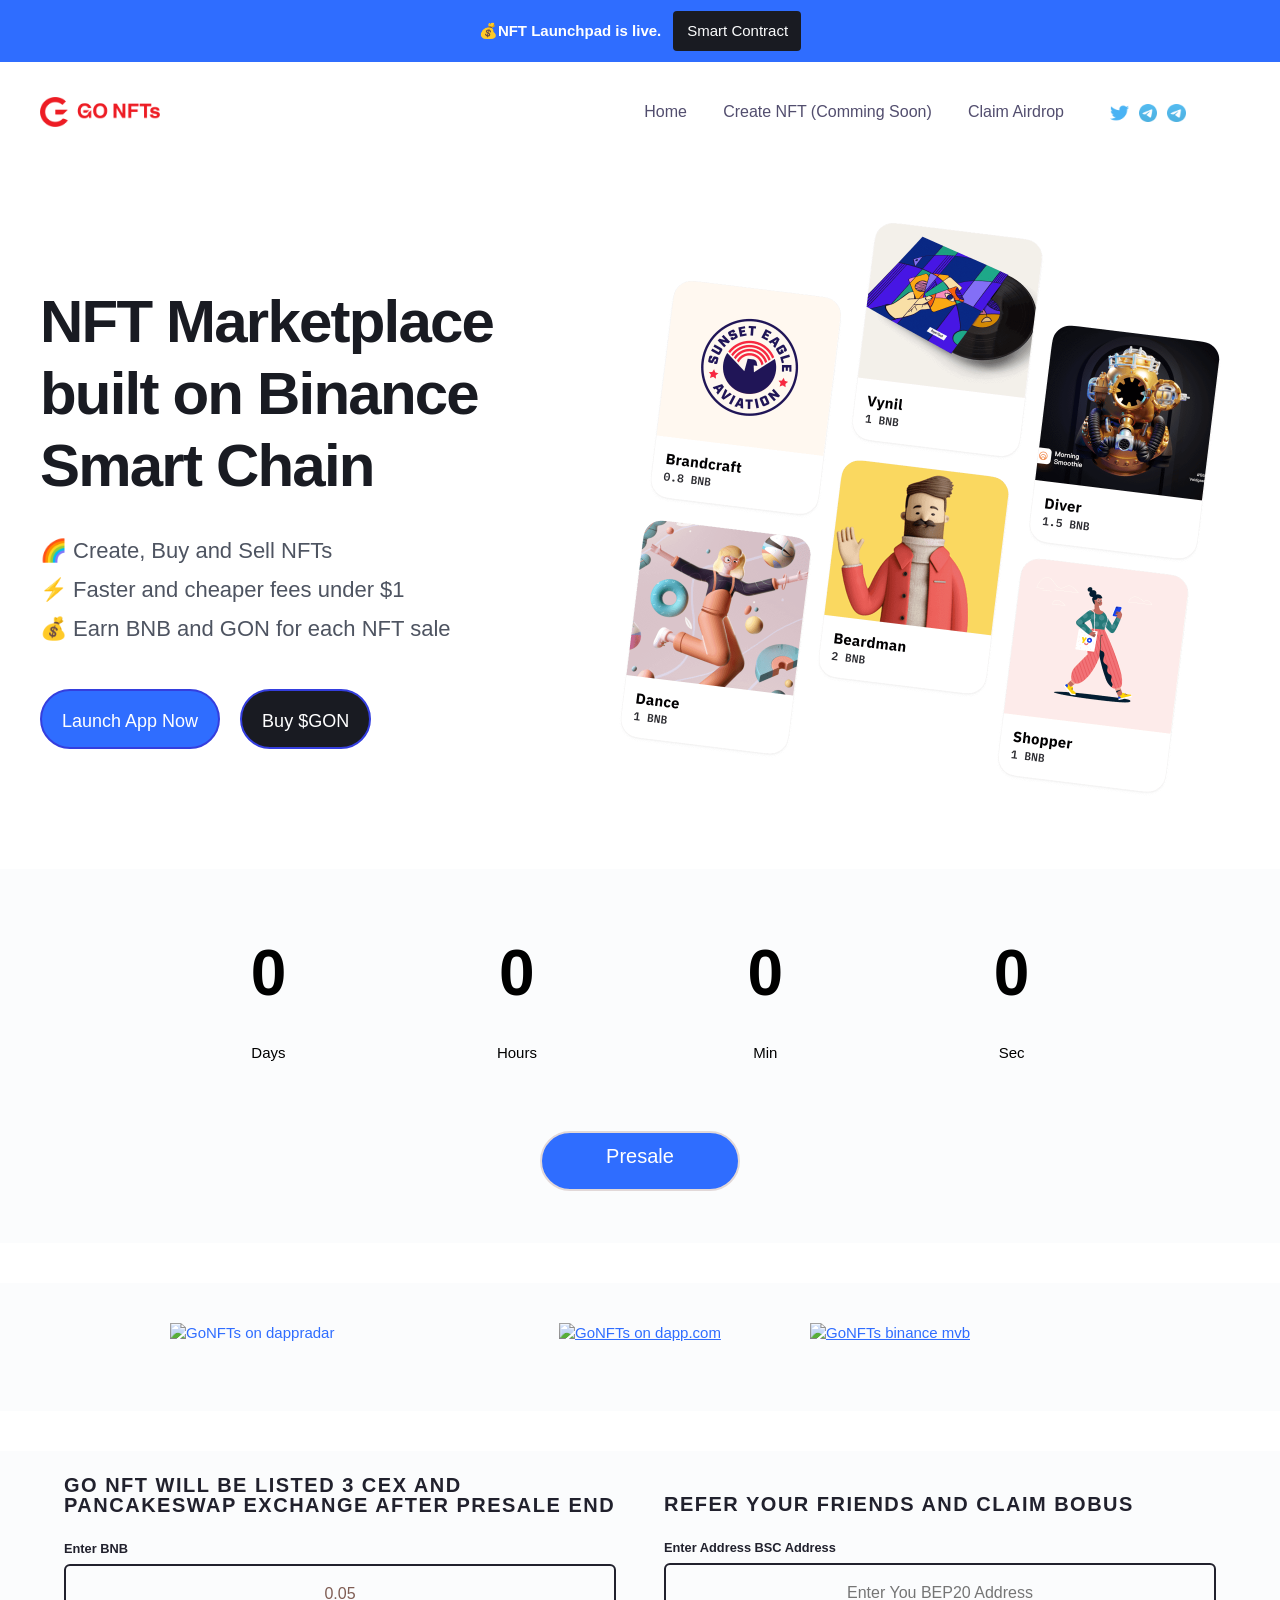
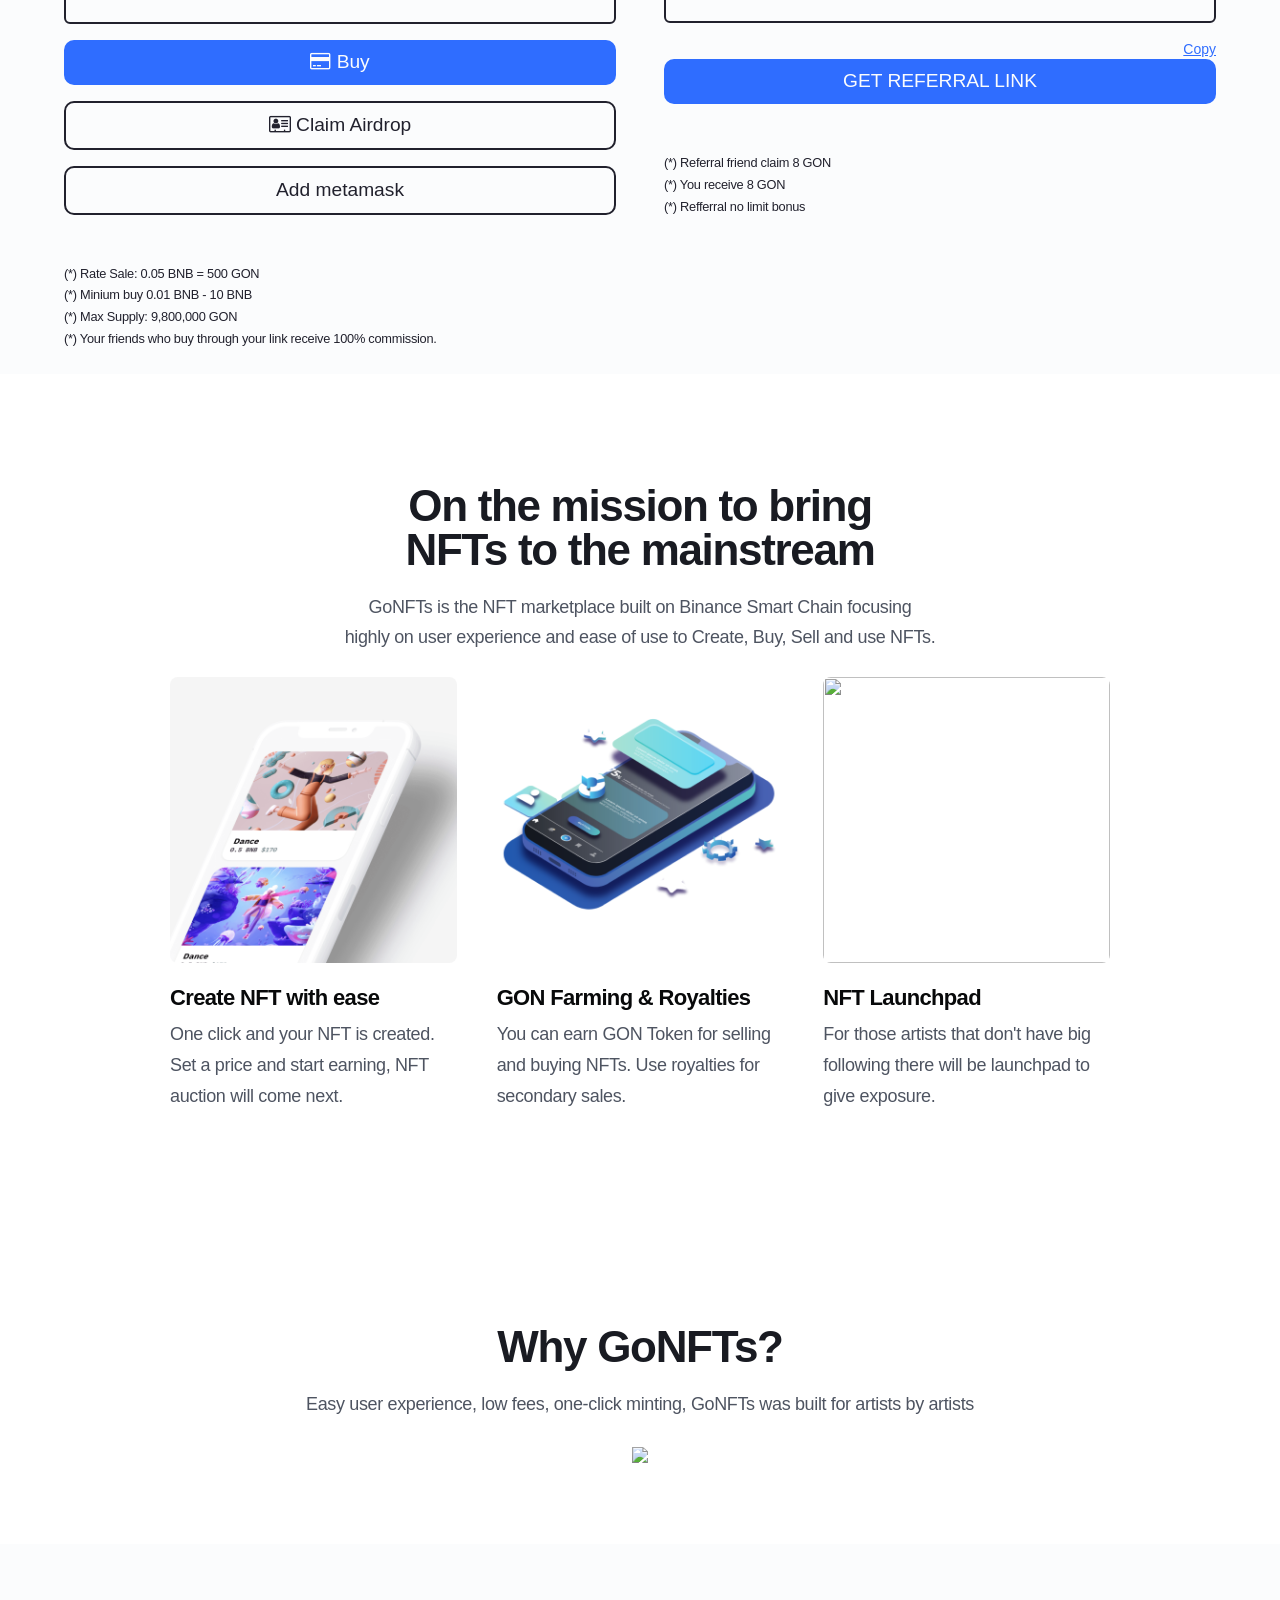
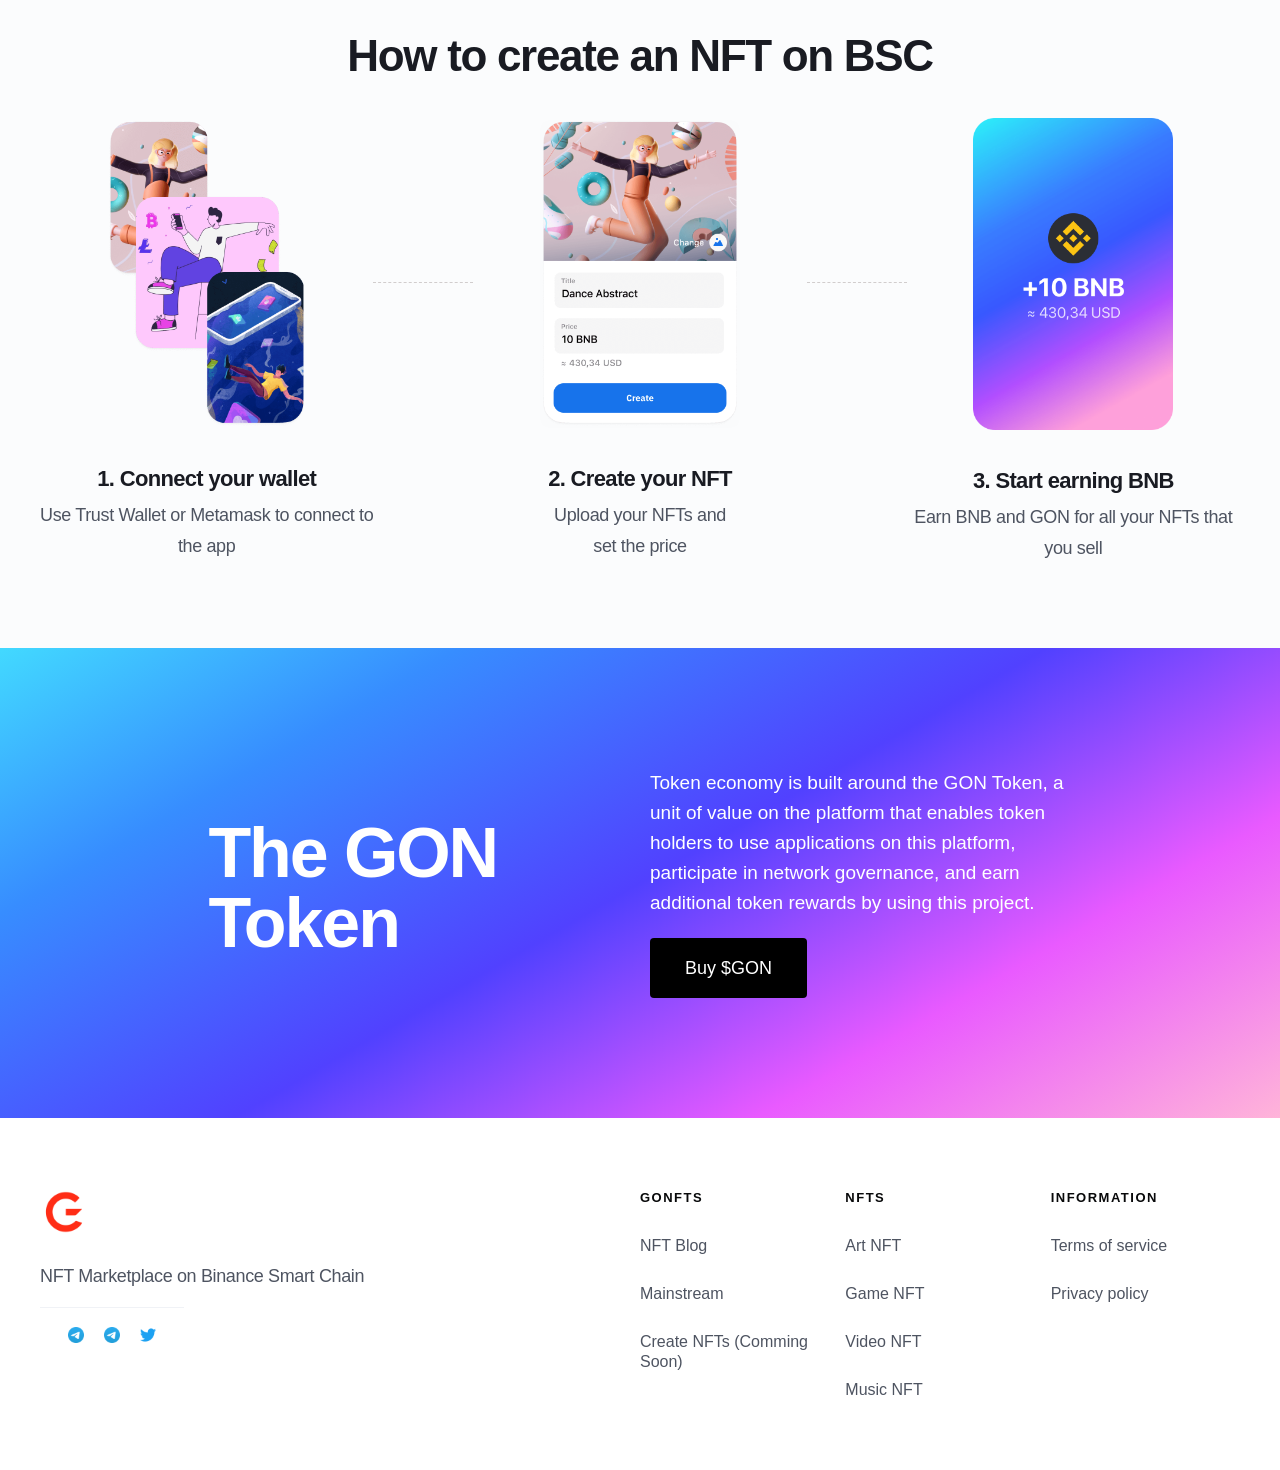
==== commit ce05c979: "main" ====
--- a/index.html
+++ b/index.html
@@ -55,7 +55,7 @@
         <div class="banner-wrap">
             <div class="notice-text">
                 💰NFT Launchpad is live.
-                <a href="#presale" target="_blank" class="white-link button-white button-small">Buy $GON Now.</a>
+                <a href="https://bscscan.com/token/0x53c3621eb7863d423ae389f3cd7c6dde40091758" target="_blank" class="white-link button-white button-small">Smart Contract</a>
             </div>
         </div>
     </div>
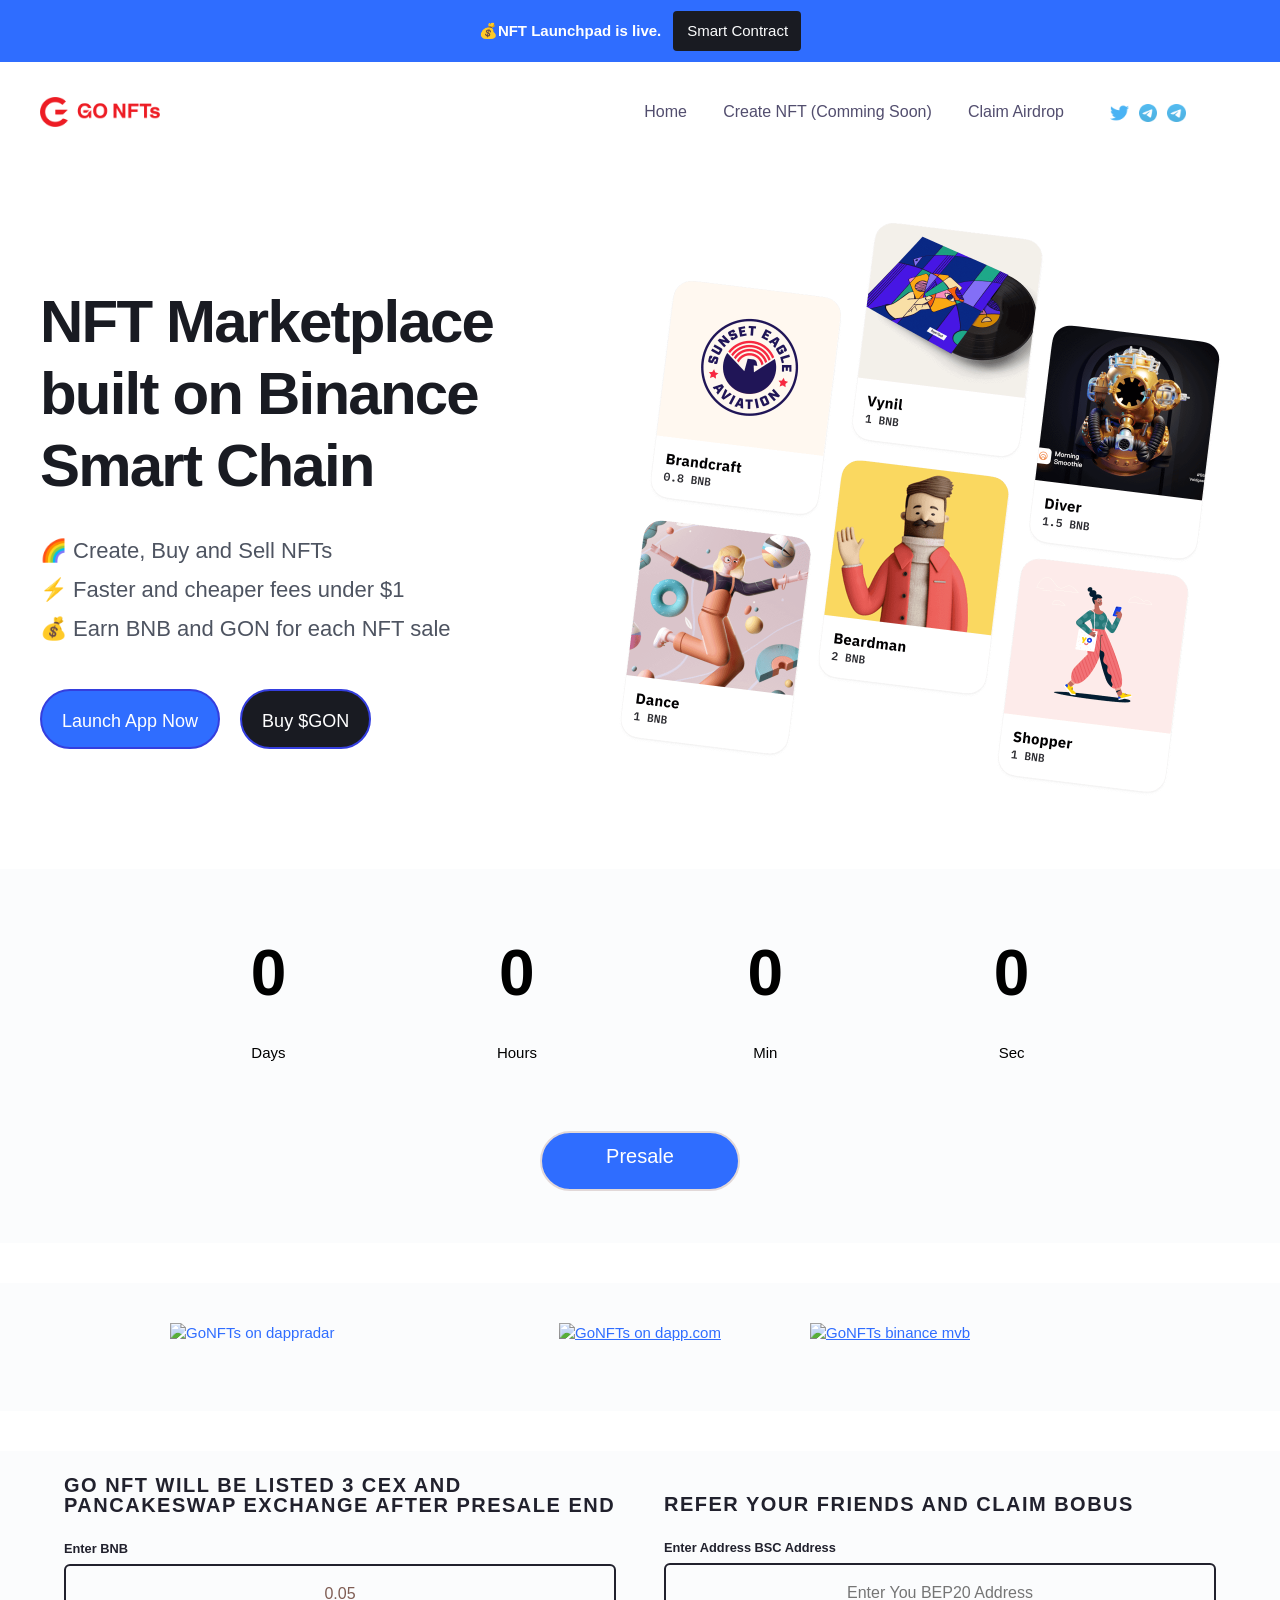
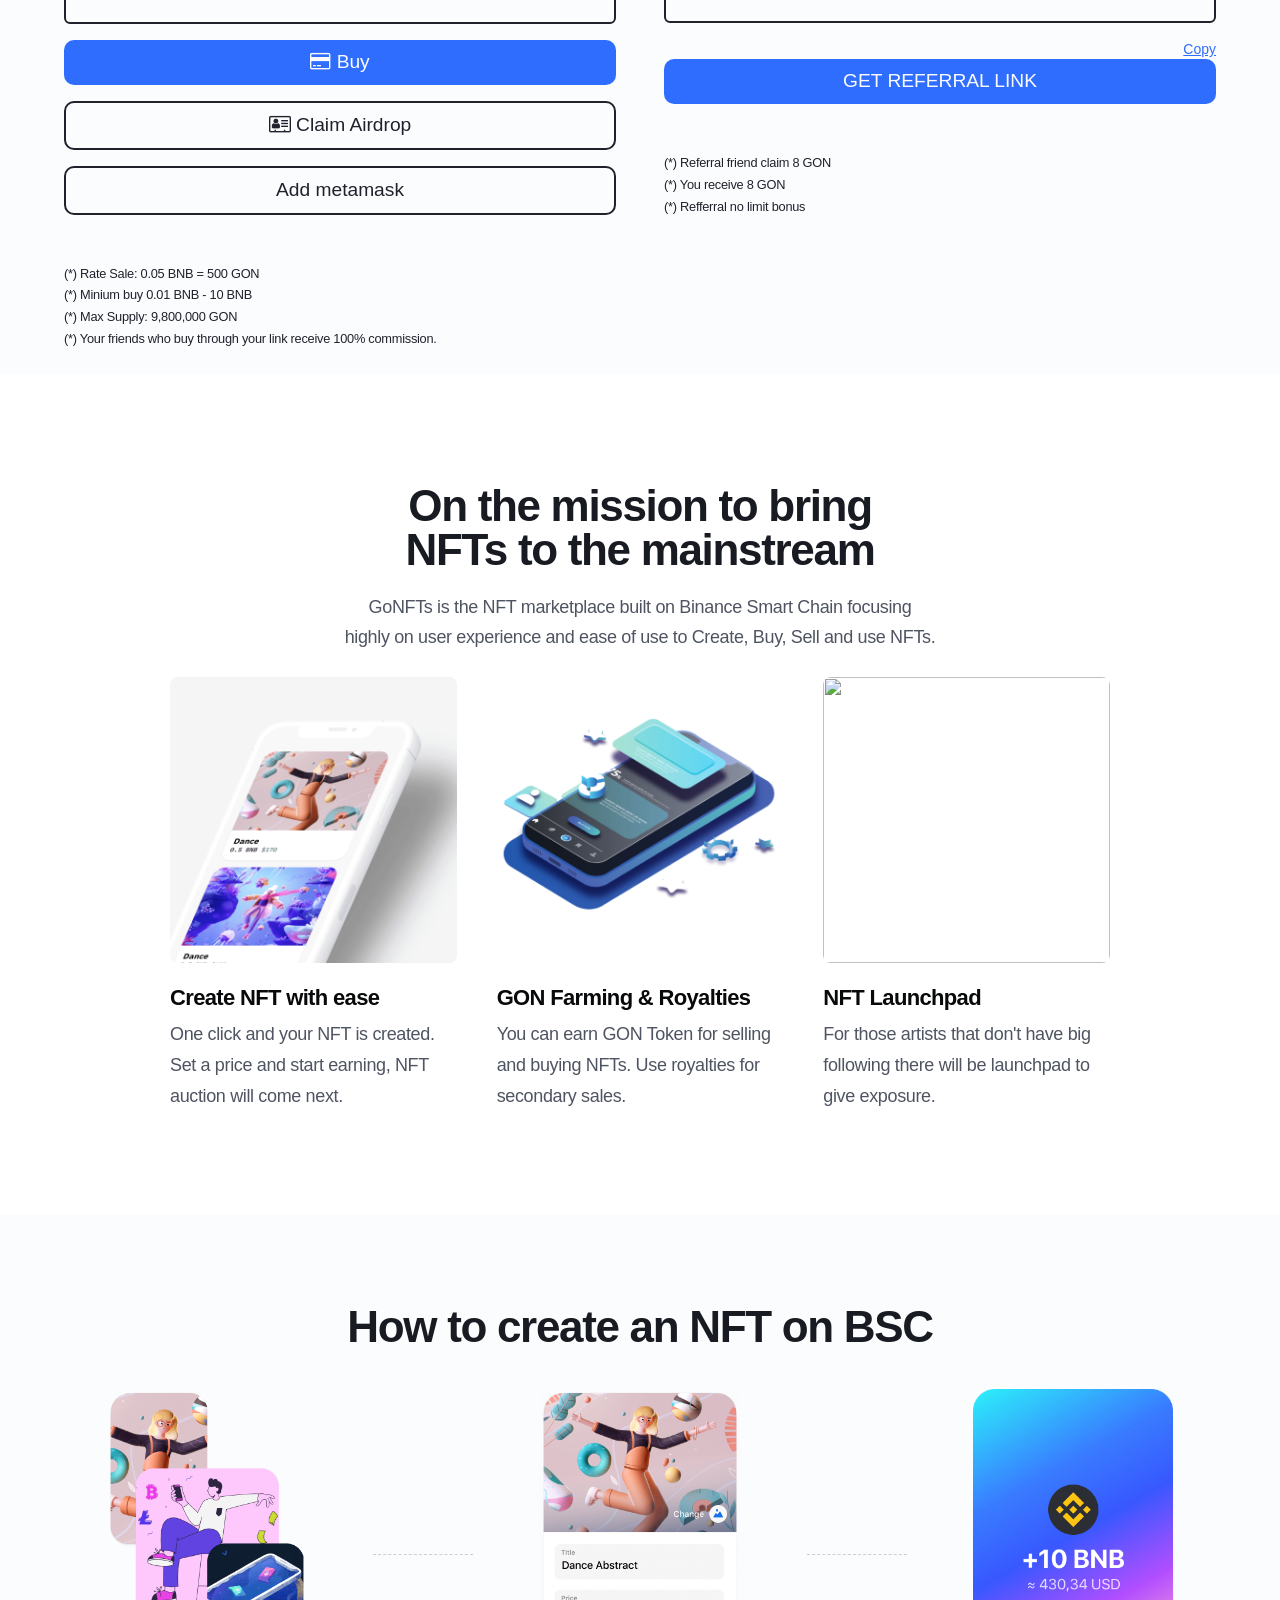
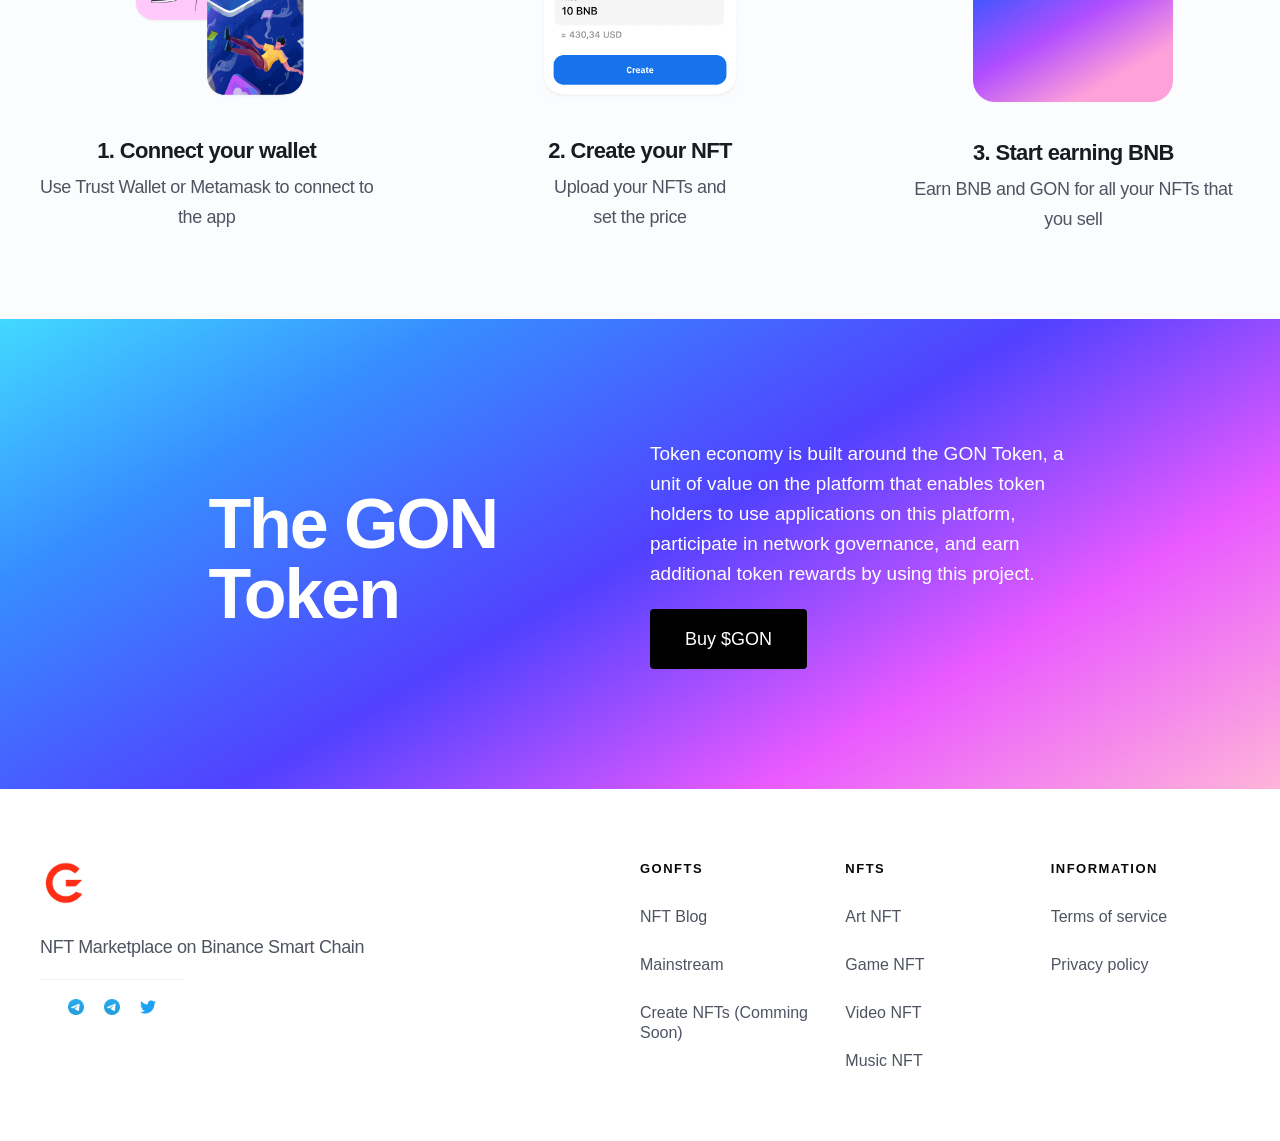
==== commit aa5c927b: "main" ====
--- a/index.html
+++ b/index.html
@@ -79,7 +79,7 @@
                 </nav>
                 <div class="columns-2 nav-link w-row">
                     <div class="column-3 w-col w-col-3">
-                        <a href="https://twitter.com/soft_gon" target="_blank" class="link-block w-inline-block">
+                        <a href="https://twitter.com/fts_gon" target="_blank" class="link-block w-inline-block">
                             <img src="./images/60591e9871de89777bd43fc6_Twitter.png" loading="lazy" width="24" alt="GoNFTs twitter" class="image-3 social-icon"/>
                         </a>
                     </div>
@@ -252,15 +252,7 @@
             </div>
         </div>
     </section>
-    <section id="cards-section" class="cards-section wf-section">
-        <div class="centered-container w-container">
-            <h2>Why GoNFTs?</h2>
-            <p class="paragraph-11">
-                Easy user experience, low fees, one-click minting, GoNFTs was built for artists by artists
-            </p>
-            <img src="./images/gonfts.png" loading="lazy" sizes="(max-width: 479px) 92vw, (max-width: 767px) 95vw, (max-width: 991px) 626.078125px, 808.390625px">
-        </div>
-    </section>
+    
 
     <div class="content-section">
         <div class="container">
@@ -336,7 +328,7 @@
                                 </a>
                             </div>
                             <div class="column-6 w-col w-col-3">
-                                <a href="https://twitter.com/soft_gon" target="_blank" class="w-inline-block">
+                                <a href="https://twitter.com/fts_gon" target="_blank" class="w-inline-block">
                                     <img src="./images/60591e9871de89777bd43fc6_Twitter.png" class="image-2 social-icon">
                                 </a>
                             </div>
